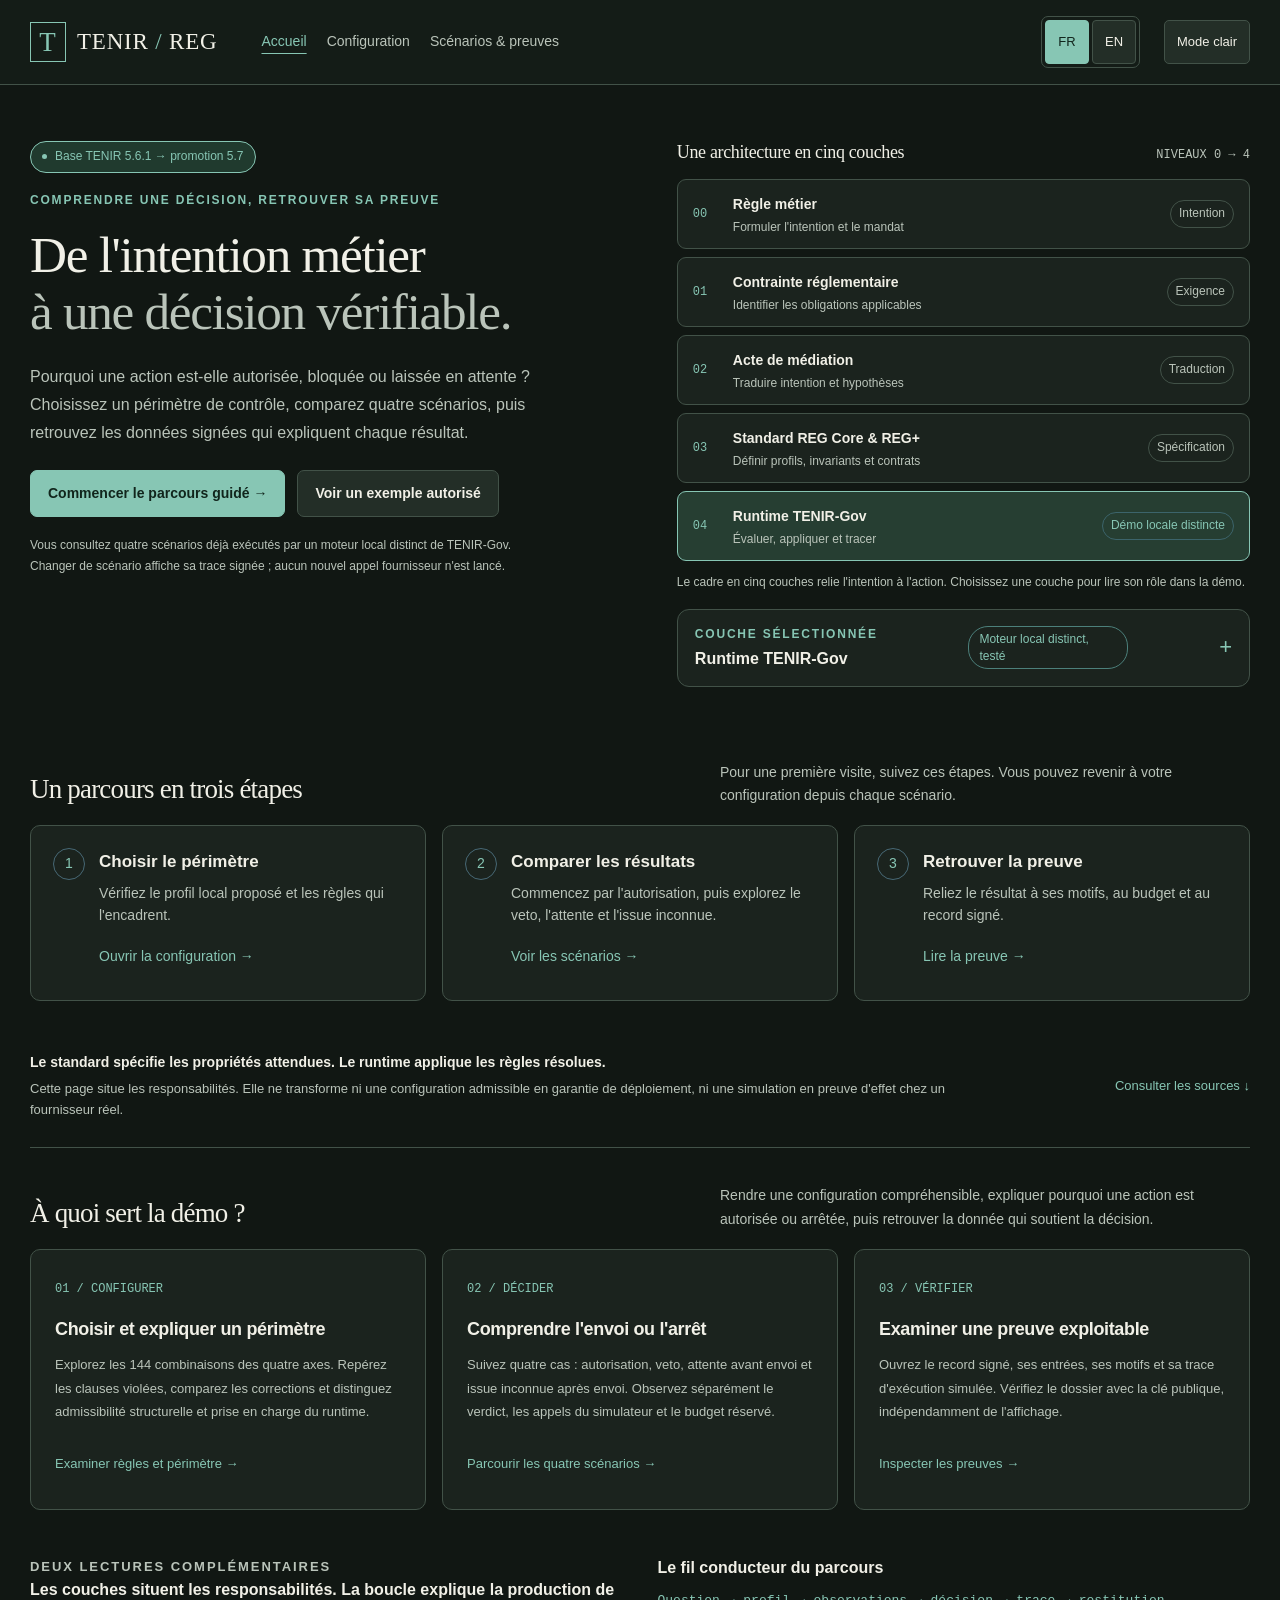
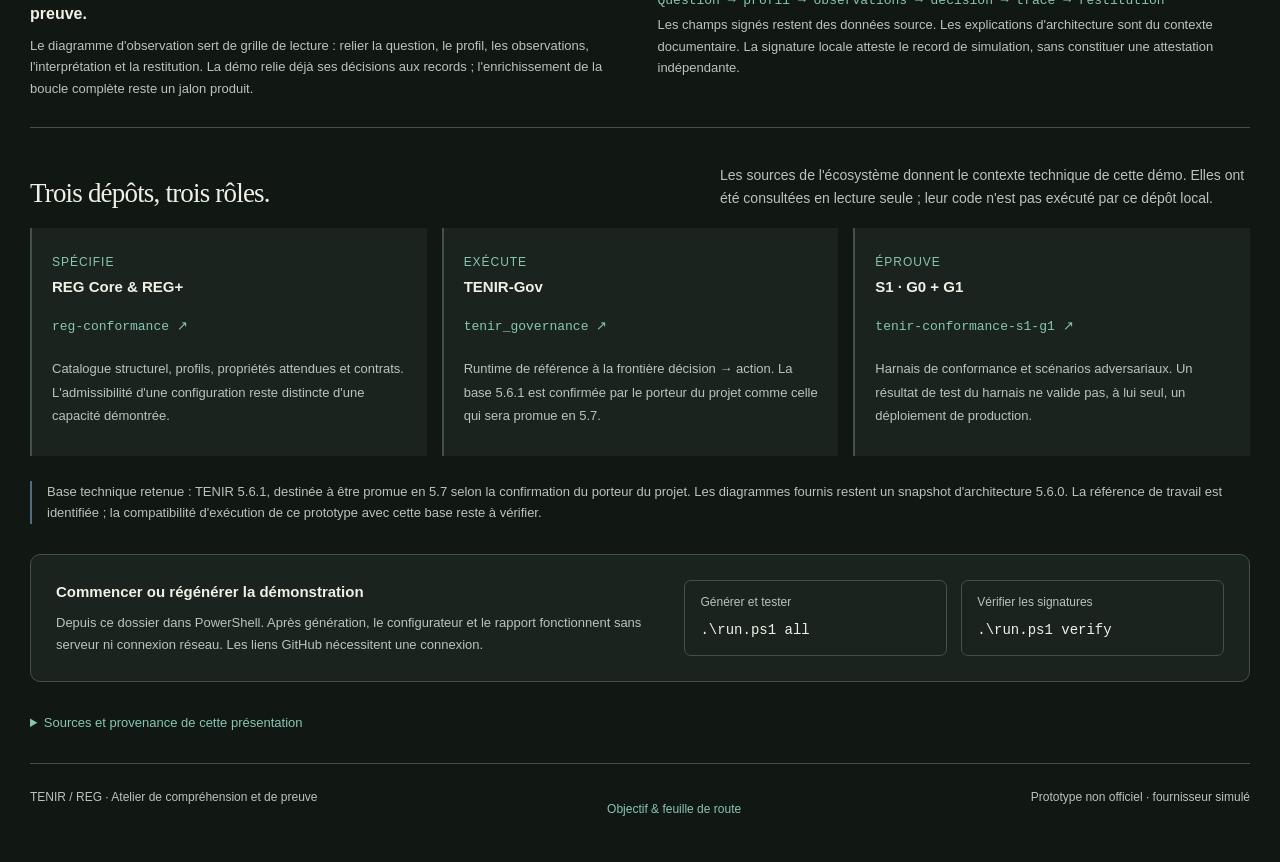
==== index.html @ ddc58b17 "Initial TENIR/REG local workbench and signed demo" ====
<!doctype html>
<html lang="fr"><head><meta charset="utf-8"><meta name="viewport" content="width=device-width,initial-scale=1">
<title data-fr="TENIR/REG — Architecture et démonstration" data-en="TENIR/REG — Architecture and demo">TENIR/REG — Architecture et démonstration</title>
<meta name="description" content="Comprendre l'architecture TENIR en cinq couches, explorer les règles et examiner les preuves d'une démonstration locale. Cible d'alignement : TENIR 5.7.">
<style>
:root{color-scheme:dark;--bg:#08131e;--panel:#102232;--line:#2a4152;--text:#e9f1f6;--muted:#a5b8c6;--cyan:#65ded5;--green:#a4dfbd;--violet:#c2b3f0}*{box-sizing:border-box}html{scroll-behavior:smooth;scroll-padding-top:24px}body{margin:0;background:radial-gradient(ellipse at 0 0,#173d4b8a,transparent 52%),var(--bg);color:var(--text);font:15px/1.65 'Segoe UI',sans-serif}a{color:var(--cyan);text-decoration:none}a:hover{text-decoration:underline}button{font:inherit;cursor:pointer}button:focus-visible,a:focus-visible,summary:focus-visible{outline:3px solid var(--cyan);outline-offset:4px}[hidden]{display:none!important}.container{max-width:1320px;margin:auto;padding:0 30px}.topbar{border-bottom:1px solid var(--line);background:#091723d9}.topbar>.container{min-height:84px;display:flex;align-items:center;gap:38px}.brand{color:var(--text);font-weight:750;letter-spacing:.07em;display:flex;gap:11px;align-items:center;white-space:nowrap}.brand-icon{width:33px;height:33px;display:grid;place-items:center;background:var(--cyan);color:#123137;border-radius:7px;font-size:20px}.topbar nav{display:flex;gap:26px;margin-left:20px;font-size:12px}.topbar nav a{color:var(--muted)}.language-switch{display:flex;gap:3px;margin-left:auto;padding:3px;border:1px solid var(--line);border-radius:7px}.language-switch button{border:0;border-radius:4px;padding:5px 10px;color:var(--muted);background:transparent;font-size:11px}.language-switch button[aria-pressed=true]{background:var(--cyan);color:#102f32}.hero{display:grid;grid-template-columns:minmax(0,1.05fr) minmax(420px,1fr);gap:65px;padding-top:56px;padding-bottom:38px;align-items:center}.eyebrow{font-size:10px;font-weight:650;letter-spacing:.15em;color:var(--cyan);margin:0 0 15px}.version{display:inline-flex;gap:8px;align-items:center;border:1px solid #3c6167;background:#14323a65;border-radius:20px;padding:5px 11px;color:var(--cyan);font-size:10px;margin-bottom:24px}.version-dot{width:5px;height:5px;border-radius:50%;background:var(--cyan)}h1{font-size:clamp(36px,4vw,53px);font-weight:620;letter-spacing:-.045em;line-height:1.12;margin:0 0 23px}.title-muted{color:var(--muted)}.hero-copy{color:var(--muted);max-width:530px;font-size:14px;line-height:1.9;margin-bottom:23px}.actions{display:flex;gap:12px;flex-wrap:wrap}.primary,.secondary{display:inline-flex;align-items:center;justify-content:center;min-height:44px;padding:10px 17px;border:1px solid var(--line);border-radius:7px;font-size:12px;font-weight:600}.primary{background:var(--cyan);border-color:var(--cyan);color:#102e32}.primary:hover{background:#9ee9e1;text-decoration:none}.secondary{color:var(--text)}.secondary:hover{background:#142d3b;text-decoration:none}.hero-note{font-size:11px;color:var(--muted);margin-top:18px;max-width:490px}.architecture-heading{display:flex;justify-content:space-between;gap:12px;align-items:baseline;margin-bottom:15px}.architecture-heading h2{font-size:18px;line-height:1.3;margin:0;letter-spacing:-.02em}.architecture-heading small{font:10px Consolas,monospace;color:var(--muted);white-space:nowrap}.layer-stack{display:grid;gap:8px}.layer{display:grid;grid-template-columns:28px minmax(0,1fr) auto;gap:12px;align-items:center;width:100%;min-height:64px;text-align:left;border:1px solid var(--line);border-radius:9px;background:#0e1e2b;color:var(--text);padding:11px 15px;transition:background .15s,border-color .15s}.layer:hover{background:#183343;border-color:#547183}.layer[aria-pressed=true]{background:#14343c;border-color:var(--cyan)}.layer-number{font:12px Consolas,monospace;color:#7696aa}.layer[aria-pressed=true] .layer-number{color:var(--cyan)}.layer-name{display:block;font-size:13px;font-weight:600}.layer-role{display:block;color:var(--muted);font-size:10px;margin-top:2px}.layer-tag{font-size:9px;color:var(--muted);border:1px solid var(--line);border-radius:20px;padding:3px 8px}.layer-tag.demo{color:var(--cyan);border-color:#3c646b}.stack-note{font-size:10px;color:var(--muted);margin:12px 0 0}.context-strip{display:flex;align-items:center;justify-content:space-between;gap:22px;padding:20px 0 27px;border-bottom:1px solid var(--line);font-size:12px}.context-strip strong{font-weight:550;display:block}.context-strip p{margin:3px 0 0;color:var(--muted);font-size:11px;max-width:950px}.context-strip>a{white-space:nowrap;font-size:11px}.layer-detail{display:grid;grid-template-columns:minmax(250px,.8fr) minmax(0,1.4fr);gap:40px;padding:30px;border:1px solid var(--line);border-radius:12px;background:var(--panel);margin-top:28px}.layer-detail h2{font-size:25px;letter-spacing:-.03em;line-height:1.25;margin:7px 0 13px}.status{display:inline-block;font-size:10px;border:1px solid #476373;color:var(--muted);border-radius:20px;padding:4px 10px}.status[data-status=LOCAL_DEMO]{color:var(--cyan);border-color:#4c807b}.status[data-status=ILLUSTRATED_SUBSET]{color:var(--violet);border-color:#706285}.detail-meta{display:grid;grid-template-columns:1fr 1fr;gap:16px;margin-top:20px}.detail-meta dt{font-size:10px;color:var(--muted);margin-bottom:3px}.detail-meta dd{font-size:12px;margin:0}.detail-body p{font-size:13px;line-height:1.8;color:var(--muted);margin:7px 0 18px}.detail-body h3{font-size:12px;font-weight:600;color:var(--text);margin:0}.section-head{display:flex;justify-content:space-between;align-items:end;gap:25px;margin:44px 0 18px}.section-head h2{font-size:27px;line-height:1.25;letter-spacing:-.03em;margin:0}.section-head p{max-width:530px;font-size:12px;color:var(--muted);margin:0}.utility-grid{display:grid;grid-template-columns:repeat(3,minmax(0,1fr));gap:16px}.utility-card{padding:24px;border:1px solid var(--line);border-radius:10px;background:#0e1d2b}.utility-card .number{font:11px Consolas,monospace;color:var(--cyan)}.utility-card h3{font-size:17px;line-height:1.4;margin:17px 0 11px;letter-spacing:-.02em}.utility-card p{font-size:12px;color:var(--muted);line-height:1.8;margin:0 0 18px}.utility-card a{font-size:11px}.reading{display:grid;grid-template-columns:1fr 1fr;gap:35px;padding:28px 0;margin-top:18px;border-bottom:1px solid var(--line)}.reading h3{font-size:14px;line-height:1.5;margin:0 0 9px}.reading p{color:var(--muted);font-size:12px;margin:0}.reading-flow{font:11px/1.9 Consolas,monospace;color:#c3d8e5!important}.repos{display:grid;grid-template-columns:repeat(3,minmax(0,1fr));gap:15px}.repo{padding:20px;border-left:2px solid #3b5a6e;background:#0c1b27}.repo h3{font-size:13px;margin:0 0 6px}.repo .repo-verb{color:var(--cyan);font-size:10px;letter-spacing:.08em;text-transform:uppercase}.repo p{font-size:11px;color:var(--muted);line-height:1.8;margin:8px 0}.repo a{font:11px/1.6 Consolas,monospace;overflow-wrap:anywhere}.source-note{color:var(--muted);font-size:11px;line-height:1.8;margin:17px 0}.source-note a{white-space:nowrap}.setup{display:grid;grid-template-columns:1.1fr 1fr;gap:35px;padding:25px;background:#112431;border:1px solid var(--line);border-radius:10px;margin:30px 0}.setup h3{font-size:15px;margin:0 0 8px}.setup p{color:var(--muted);font-size:12px;margin:0}.commands{display:grid;grid-template-columns:1fr 1fr;gap:14px;align-items:center}.command{padding:12px 15px;border:1px solid #355264;border-radius:7px;background:#0b1b27}.command span{display:block;color:var(--muted);font-size:9px;margin-bottom:4px}.command code{font:12px Consolas,monospace;color:var(--text)}details{margin:15px 0 30px;font-size:11px;color:var(--muted)}summary{cursor:pointer;color:var(--cyan)}.sources-list{display:flex;gap:12px 24px;flex-wrap:wrap;list-style:none;padding:12px 0 0;margin:0}.release-note{font-size:11px;color:var(--muted);border-left:2px solid #506d80;padding-left:15px;margin:25px 0}footer{display:flex;justify-content:space-between;gap:15px;flex-wrap:wrap;border-top:1px solid var(--line);padding:24px 0 30px;color:var(--muted);font-size:10px}footer a{font-size:10px}.skip{position:absolute;top:-60px;left:20px;padding:10px;background:var(--panel)}.skip:focus{top:10px}
@media(max-width:1050px){.hero{gap:30px;grid-template-columns:1fr 1fr}.layer-tag{display:none}.layer{grid-template-columns:23px minmax(0,1fr)}.layer-detail{gap:24px}.topbar nav{gap:16px;margin-left:0}.setup{gap:20px}.commands{grid-template-columns:1fr}}
@media(max-width:780px){.container{padding:0 22px}.topbar>.container{flex-wrap:wrap;gap:15px;padding-top:17px;padding-bottom:15px}.topbar nav{order:3;width:100%;font-size:11px}.hero{grid-template-columns:1fr;padding-top:35px;gap:30px}.hero-copy{max-width:100%}h1{font-size:42px}.layer-tag{display:block}.layer{grid-template-columns:28px minmax(0,1fr) auto}.layer-detail{grid-template-columns:1fr;gap:20px}.detail-meta{margin-top:14px}.context-strip{align-items:start}.section-head{display:block}.section-head p{margin-top:12px}.utility-grid,.repos{grid-template-columns:1fr}.utility-card h3{margin-top:9px}.utility-card{padding:21px}.reading,.setup{grid-template-columns:1fr;gap:20px}.commands{grid-template-columns:1fr 1fr}.repo{padding:18px}.source-note a{white-space:normal}}
@media(max-width:420px){.container{padding:0 17px}h1{font-size:36px}.layer-tag{display:none}.layer{grid-template-columns:23px minmax(0,1fr)}.architecture-heading{display:block}.architecture-heading small{display:block;margin-top:5px}.layer-detail{padding:22px}.detail-meta,.commands{grid-template-columns:1fr}.context-strip{display:block}.context-strip>a{display:inline-block;margin-top:10px}.layer-detail h2{font-size:23px}.section-head h2{font-size:25px}}

/* Journey hierarchy and readable controls across desktop and mobile. */
body{font-size:16px}.topbar nav{font-size:14px;gap:20px}.topbar nav a{display:inline-flex;align-items:center;min-height:44px}.topbar nav a[aria-current=page]{color:var(--text);text-decoration:underline;text-underline-offset:7px}.language-switch button{min-width:44px;min-height:44px;font-size:13px}.eyebrow,.version,.hero-note,.layer-number,.layer-role,.layer-tag,.stack-note,.status,.detail-meta dt,.repo .repo-verb,.command span,footer,footer a{font-size:12px}.version{margin-bottom:18px}.hero{align-items:start;gap:45px}.hero-copy{font-size:16px;line-height:1.75}.primary,.secondary{min-height:46px;font-size:14px;padding:11px 17px}.hero-note{line-height:1.7}.architecture-heading small{font-size:12px}.layer-name{font-size:14px}.layer{min-height:70px}.layer-role{line-height:1.4}.stack-note{line-height:1.6}.layer-detail{display:block;padding:0;margin:16px 0 0;background:#102532}.layer-detail summary{display:flex;justify-content:space-between;align-items:center;gap:14px;min-height:76px;padding:14px 17px;color:var(--text);list-style:none}.layer-detail summary::-webkit-details-marker{display:none}.layer-detail summary::after{content:'+';font-size:22px;color:var(--cyan)}.layer-detail[open] summary::after{content:'−'}.layer-detail summary .eyebrow{display:block;margin:0 0 3px;font-size:12px}.layer-detail-title,#layer-detail-title{display:block;font-size:16px;line-height:1.35;font-weight:600}.layer-detail .status{font-size:12px;max-width:160px;line-height:1.4}.layer-detail-content{padding:0 18px 16px}.detail-meta{margin:0 0 16px;padding-top:14px;border-top:1px solid var(--line)}.detail-meta dd{font-size:13px}.detail-body p{font-size:14px;line-height:1.65;margin-bottom:13px}.detail-body h3{font-size:13px}.section-head{margin-top:36px}.section-head p{font-size:14px}.journey-steps{display:grid;grid-template-columns:repeat(3,minmax(0,1fr));list-style:none;margin:0 0 30px;padding:0;gap:16px}.journey-steps li{display:flex;align-items:start;gap:14px;border:1px solid var(--line);background:#0f2230;border-radius:10px;padding:22px}.journey-number{display:grid;place-items:center;flex:none;width:32px;height:32px;border-radius:50%;color:var(--cyan);border:1px solid #476875;font-size:14px}.journey-steps h3{font-size:17px;line-height:1.35;margin:3px 0 8px}.journey-steps p{font-size:14px;line-height:1.6;color:var(--muted);margin:0 0 8px}.journey-steps a{display:inline-flex;align-items:center;min-height:44px;font-size:14px}.context-strip{font-size:14px}.context-strip p,.context-strip>a,.utility-card p,.utility-card a,.reading p,.reading-flow,.repo p,.repo a,.source-note,.setup p,details,.release-note{font-size:13px}.context-strip>a,.utility-card a,.repo a,footer a,.sources-list a{display:inline-flex;align-items:center;min-height:44px}.utility-card h3{font-size:18px}.utility-card .number{font-size:12px}.reading h3{font-size:16px}.repo h3{font-size:15px}.command code{font-size:14px}.sources-list{gap:4px 24px}.skip{z-index:2;min-height:44px}.commands{overflow-wrap:anywhere}
@media(max-width:1050px){.hero{gap:28px}.topbar>.container{gap:24px}.journey-steps li{padding:17px;gap:10px}.layer-detail summary{flex-wrap:wrap}.layer-detail .status{max-width:none}.layer-detail summary::after{margin-left:auto}}
@media(max-width:780px){.hero{gap:30px}.topbar nav{gap:16px;flex-wrap:wrap;font-size:14px}.topbar>.container{gap:10px 18px}.hero-copy{font-size:16px}.journey-steps{grid-template-columns:1fr;gap:12px}.journey-steps li{padding:18px;gap:14px}.layer-detail summary{flex-wrap:nowrap}.context-strip{flex-wrap:wrap}.layer-detail .status{max-width:180px}.section-head{margin-top:30px}}
@media(max-width:420px){.primary,.secondary{width:100%}.layer-detail summary{flex-wrap:wrap}.layer-detail .status{max-width:none}.topbar nav{gap:6px 15px}.hero{padding-top:28px}.hero h1{font-size:36px}.journey-steps h3{font-size:17px}.detail-meta{grid-template-columns:1fr}.layer-detail summary .eyebrow{font-size:12px}.layer-name{font-size:14px}}
@media(prefers-reduced-motion:reduce){html{scroll-behavior:auto}.layer{transition:none}}
</style><style id="tenir-theme-style">/* The shared envelope follows the forthcoming TENIR website: framed monogram,
   serif display, quiet teal, ivory and near-black. No external font or asset. */
:root,:root[data-theme=dark]{color-scheme:dark;--bg:#111713;--panel:#1b231e;--panel-soft:#232e27;--line:#425248;--border:#425248;--text:#f1f0e7;--muted:#bac4ba;--cyan:#87c6b4;--accent:#87c6b4;--accent-text:#11251c;--green:#add8b2;--amber:#e9c487;--red:#edaca4;--violet:#cfbfe5;--topbar:#141c17;--hover:#2a3930;--selected:#263e32;--code:#131c17;--valid-soft:#213a2b;--warn-soft:#3b3020;--error-soft:#3e2926;--accent-soft:#203a2e}
:root[data-theme=light]{color-scheme:light;--bg:#f5f2e8;--panel:#fffdf7;--panel-soft:#eeeade;--line:#b9c4b8;--border:#b9c4b8;--text:#20352a;--muted:#536457;--cyan:#21634e;--accent:#21634e;--accent-text:#fffdf7;--green:#2c6741;--amber:#805717;--red:#9c3930;--violet:#685081;--topbar:#f9f6ed;--hover:#e5ebe0;--selected:#e0eee2;--code:#edeedc;--valid-soft:#e4f0df;--warn-soft:#f7ebd2;--error-soft:#f7e3dc;--accent-soft:#e3eee1}
body{background:var(--bg);color:var(--text);font-family:'Segoe UI',Arial,sans-serif}
h1,h2{font-family:Georgia,'Times New Roman',serif;font-weight:400;letter-spacing:-.025em}h1{line-height:1.12}
.brand{font-family:Georgia,'Times New Roman',serif;font-weight:400;font-size:23px;letter-spacing:.035em;color:var(--text);text-decoration:none;display:inline-flex;align-items:center;gap:11px;white-space:nowrap}
.brand-mark,.brand-icon{display:grid;place-items:center;flex:none;width:36px;height:40px;background:transparent;color:var(--accent);border:1px solid var(--accent);border-radius:0;font:27px/1 Georgia,'Times New Roman',serif}
.brand-slash{color:var(--accent)}.brand-name{font:inherit}.topbar{background:var(--topbar);border-color:var(--line);gap:24px}.topbar>.container{gap:24px}.topbar nav a,.nav-links a{color:var(--muted)}.topbar nav a[aria-current=page],.nav-links a[aria-current=page]{color:var(--accent);border-color:var(--accent)}
.panel,.utility-card,.repo,.command,.layer,.layer-detail,.journey,.journey-steps li,.stat,#detail,.selection-chip,.suggestion,.rule-card,.setup,.result-block,.return-context-bar,.rules-next,.change-feedback{background:var(--panel);border-color:var(--line);color:var(--text)}
.layer:hover,.secondary:hover,.selection-chip:hover,.suggestion:hover,.journey>button:hover,.journey>a[href]:hover{background:var(--hover);border-color:var(--accent)}
.layer[aria-pressed=true],.journey>button[aria-pressed=true],.scenarios button[aria-pressed=true],.nav-links a[aria-current=page]{background:var(--selected);border-color:var(--accent)}
.scenarios button{background:var(--panel);color:var(--text);border-color:var(--line)}.scenarios button:hover{background:var(--hover)}
a,.eyebrow,.layer-number,.utility-card .number,.repo .repo-verb{color:var(--accent)}.reading .reading-flow{color:var(--accent)!important}
.title-muted,.muted,.hero-copy,.hero-note,.layer-role,.stack-note,.detail-meta dt,.detail-body p,.section-head p,.utility-card p,.reading p,.repo p,.source-note,.setup p,.release-note,footer,.status,.layer-tag,.small,.stat small,.scenario-hint,.scenario-index{color:var(--muted)}
.version,.badge{background:var(--accent-soft);border-color:var(--accent);color:var(--accent)}.version-dot,.live-dot,.local-label>span:first-child{background:var(--accent)}
.primary,.action.primary{background:var(--accent);border-color:var(--accent);color:var(--accent-text)}.primary:hover,.action.primary:hover{background:var(--accent);filter:brightness(1.09);color:var(--accent-text)}
.secondary,.action:not(.primary),.language-toggle,.language-switch button,.theme-toggle{background:var(--panel-soft);border:1px solid var(--line);color:var(--text)}
.language-switch button[aria-pressed=true]{background:var(--accent);border-color:var(--accent);color:var(--accent-text)}
.appearance-controls{display:flex;align-items:center;justify-content:flex-end;gap:8px;flex-wrap:wrap;margin-bottom:16px}.appearance-controls .language-switch{margin:0}
.theme-toggle{display:inline-flex;align-items:center;justify-content:center;min-height:44px;min-width:44px;padding:8px 12px;border-radius:5px;font:13px/1.4 'Segoe UI',Arial,sans-serif;cursor:pointer;white-space:nowrap;flex:none}
.theme-toggle:hover,.language-toggle:hover{background:var(--hover);border-color:var(--accent)}
select,option,pre{color:var(--text);background:var(--code);border-color:var(--line)}select[aria-invalid=true]{background:var(--error-soft);border-color:var(--red)}
.stepper button>span{background:var(--panel-soft);color:var(--muted)}.stepper button[aria-current=step]>span{background:var(--accent);color:var(--accent-text)}
.validity-box{background:var(--valid-soft);border-color:var(--green)}.validity-box p{color:var(--text)}.validity-box[data-valid=false]{background:var(--warn-soft);border-color:var(--amber)}.validity-box[data-valid=false] p{color:var(--text)}
.rule-card[data-rule-status=VIOLATED],.field-link{background:var(--error-soft);border-color:var(--red);color:var(--red)}.rule-card[data-rule-status=VIOLATED]{color:var(--text)}
.rule-status{border-color:var(--line)}.rule-status[data-rule-status=SATISFIED]{border-color:var(--green)}.rule-status[data-rule-status=VIOLATED]{border-color:var(--red)}
.recovery,.noscript{background:var(--warn-soft);border-color:var(--amber)}.recovery.success{background:var(--valid-soft);border-color:var(--green)}.replay-note{background:var(--accent-soft);border-color:var(--accent)}
.demo-link[aria-disabled=true]{background:var(--panel-soft);border-color:var(--line);color:var(--muted)}.step-feedback{background:var(--valid-soft);color:var(--green)}.step-feedback[data-valid=false]{background:var(--warn-soft);color:var(--amber)}.field-error{background:var(--error-soft);color:var(--red)}
.breadcrumb span{color:var(--muted)}.loop article{border-color:var(--line)}.app-nav,.context-strip,.provenance-panel,.reading,footer{border-color:var(--line)}.skip,.skip-link{background:var(--accent);color:var(--accent-text)}
button:focus-visible,a:focus-visible,select:focus-visible,summary:focus-visible{outline-color:var(--accent)}
@media(max-width:780px){.topbar,.topbar>.container{gap:10px 16px}.theme-toggle{padding:8px 10px}.topbar nav{flex-wrap:wrap}.topbar .language-toggle{margin-left:0}.topbar .local-label{margin-left:auto}.topbar>.container>.language-switch{margin-left:auto}.appearance-controls{justify-content:flex-start}}
@media(max-width:520px){.topbar .brand{margin-right:auto}.topbar .theme-toggle{margin-left:0}.brand{font-size:21px}.brand-mark,.brand-icon{width:32px;height:36px;font-size:25px}}
@media(prefers-reduced-motion:reduce){*,*:before,*:after{scroll-behavior:auto!important;transition:none!important;animation:none!important}}
</style>
</head><body>
<a class="skip" href="#main" data-fr="Aller au contenu" data-en="Skip to content">Aller au contenu</a>
<header class="topbar"><div class="container"><a class="brand" href="index.html"><span class="brand-icon" aria-hidden="true">T</span><span class="brand-name">TENIR <span class="brand-slash">/</span> REG</span></a><nav aria-label="Navigation"><a href="index.html" aria-current="page" data-fr="Accueil" data-en="Home">Accueil</a><a href="output/configurator.html" data-fr="Configuration" data-en="Configuration">Configuration</a><a href="output/report.html#parcours" data-fr="Scénarios &amp; preuves" data-en="Scenarios &amp; evidence">Scénarios &amp; preuves</a></nav><div class="language-switch" id="language-controls" role="group" aria-label="Langue"><button type="button" id="language-fr" lang="fr" aria-pressed="true">FR</button><button type="button" id="language-en" lang="en" aria-pressed="false">EN</button></div><button id="theme-toggle" class="theme-toggle" type="button" aria-label="Passer en mode clair">Mode clair</button></div></header>
<main class="container" id="main">
<section class="hero"><div><div class="version"><span class="version-dot"></span><span data-fr="Base TENIR 5.6.1 → promotion 5.7" data-en="TENIR 5.6.1 base → promotion to 5.7">Base TENIR 5.6.1 → promotion 5.7</span></div><p class="eyebrow" data-fr="COMPRENDRE UNE DÉCISION, RETROUVER SA PREUVE" data-en="UNDERSTAND A DECISION, FIND ITS EVIDENCE">COMPRENDRE UNE DÉCISION, RETROUVER SA PREUVE</p><h1><span data-fr="De l'intention métier" data-en="From business intent">De l'intention métier</span><br><span class="title-muted" data-fr="à une décision vérifiable." data-en="to a verifiable decision.">à une décision vérifiable.</span></h1><p class="hero-copy" data-fr="Pourquoi une action est-elle autorisée, bloquée ou laissée en attente ? Choisissez un périmètre de contrôle, comparez quatre scénarios, puis retrouvez les données signées qui expliquent chaque résultat." data-en="Why is an action allowed, blocked or held? Choose a control scope, compare four scenarios, then find the signed data explaining each result.">Pourquoi une action est-elle autorisée, bloquée ou laissée en attente ? Choisissez un périmètre de contrôle, comparez quatre scénarios, puis retrouvez les données signées qui expliquent chaque résultat.</p><div class="actions"><a class="primary" id="entry-configurator" href="output/configurator.html" data-fr="Commencer le parcours guidé →" data-en="Start the guided journey →">Commencer le parcours guidé →</a><a class="secondary" id="entry-example" href="output/report.html?scenario=autorisation#parcours" data-fr="Voir un exemple autorisé" data-en="See an allowed example">Voir un exemple autorisé</a></div><p class="hero-note" data-fr="Vous consultez quatre scénarios déjà exécutés par un moteur local distinct de TENIR-Gov. Changer de scénario affiche sa trace signée ; aucun nouvel appel fournisseur n'est lancé." data-en="You inspect four scenarios already executed by a local engine separate from TENIR-Gov. Changing scenarios displays their signed traces; it sends no new provider request.">Vous consultez quatre scénarios déjà exécutés par un moteur local distinct de TENIR-Gov. Changer de scénario affiche sa trace signée ; aucun nouvel appel fournisseur n'est lancé.</p></div>
<section id="architecture" aria-labelledby="architecture-heading"><div class="architecture-heading"><h2 id="architecture-heading" data-fr="Une architecture en cinq couches" data-en="A five-layer architecture">Une architecture en cinq couches</h2><small data-fr="NIVEAUX 0 → 4" data-en="LEVELS 0 → 4">NIVEAUX 0 → 4</small></div><div class="layer-stack">
<button id="layer-1" class="layer" type="button" data-level="0" aria-controls="layer-detail" aria-pressed="false"><span class="layer-number">00</span><span><span class="layer-name" data-fr="Règle métier" data-en="Business rule">Règle métier</span><span class="layer-role" data-fr="Formuler l'intention et le mandat" data-en="Express intent and mandate">Formuler l'intention et le mandat</span></span><span class="layer-tag" data-fr="Intention" data-en="Intent">Intention</span></button>
<button id="layer-2" class="layer" type="button" data-level="1" aria-controls="layer-detail" aria-pressed="false"><span class="layer-number">01</span><span><span class="layer-name" data-fr="Contrainte réglementaire" data-en="Regulatory constraint">Contrainte réglementaire</span><span class="layer-role" data-fr="Identifier les obligations applicables" data-en="Identify applicable obligations">Identifier les obligations applicables</span></span><span class="layer-tag" data-fr="Exigence" data-en="Requirement">Exigence</span></button>
<button id="layer-3" class="layer" type="button" data-level="2" aria-controls="layer-detail" aria-pressed="false"><span class="layer-number">02</span><span><span class="layer-name" data-fr="Acte de médiation" data-en="Act of mediation">Acte de médiation</span><span class="layer-role" data-fr="Traduire intention et hypothèses" data-en="Translate intent and assumptions">Traduire intention et hypothèses</span></span><span class="layer-tag" data-fr="Traduction" data-en="Translation">Traduction</span></button>
<button id="layer-4" class="layer" type="button" data-level="3" aria-controls="layer-detail" aria-pressed="false"><span class="layer-number">03</span><span><span class="layer-name" data-fr="Standard REG Core &amp; REG+" data-en="REG Core &amp; REG+ standard">Standard REG Core &amp; REG+</span><span class="layer-role" data-fr="Définir profils, invariants et contrats" data-en="Define profiles, invariants and contracts">Définir profils, invariants et contrats</span></span><span class="layer-tag" data-fr="Spécification" data-en="Specification">Spécification</span></button>
<button id="layer-5" class="layer" type="button" data-level="4" aria-controls="layer-detail" aria-pressed="true"><span class="layer-number">04</span><span><span class="layer-name" data-fr="Runtime TENIR-Gov" data-en="TENIR-Gov runtime">Runtime TENIR-Gov</span><span class="layer-role" data-fr="Évaluer, appliquer et tracer" data-en="Evaluate, enforce and record">Évaluer, appliquer et tracer</span></span><span class="layer-tag demo" data-fr="Démo locale distincte" data-en="Separate local demo">Démo locale distincte</span></button>
</div><p class="stack-note" data-fr="Le cadre en cinq couches relie l'intention à l'action. Choisissez une couche pour lire son rôle dans la démo." data-en="The five-layer framework connects intent to action. Select a layer to read its role in the demo.">Le cadre en cinq couches relie l'intention à l'action. Choisissez une couche pour lire son rôle dans la démo.</p><details class="layer-detail" id="layer-detail"><summary><span><span class="eyebrow" data-fr="COUCHE SÉLECTIONNÉE" data-en="SELECTED LAYER">COUCHE SÉLECTIONNÉE</span><span id="layer-detail-title"></span></span><span class="status" id="layer-detail-status"></span></summary><div class="layer-detail-content"><dl class="detail-meta"><div><dt data-fr="Responsabilité" data-en="Responsibility">Responsabilité</dt><dd id="layer-detail-actor"></dd></div><div><dt data-fr="Résultat attendu" data-en="Expected output">Résultat attendu</dt><dd id="layer-detail-artifact"></dd></div></dl><div class="detail-body"><h3 data-fr="Rôle dans l'architecture" data-en="Role in the architecture">Rôle dans l'architecture</h3><p id="layer-detail-role"></p><h3 data-fr="Ce que cette démo illustre" data-en="What this demo illustrates">Ce que cette démo illustre</h3><p id="layer-detail-demo"></p></div></div></details></section></section>
<section class="journey-overview" id="journey" aria-labelledby="journey-heading"><div class="section-head"><h2 id="journey-heading" data-fr="Un parcours en trois étapes" data-en="A three-step journey">Un parcours en trois étapes</h2><p data-fr="Pour une première visite, suivez ces étapes. Vous pouvez revenir à votre configuration depuis chaque scénario." data-en="On your first visit, follow these steps. You can return to your configuration from any scenario.">Pour une première visite, suivez ces étapes. Vous pouvez revenir à votre configuration depuis chaque scénario.</p></div><ol class="journey-steps"><li><span class="journey-number">1</span><div><h3 data-fr="Choisir le périmètre" data-en="Choose the scope">Choisir le périmètre</h3><p data-fr="Vérifiez le profil local proposé et les règles qui l'encadrent." data-en="Review the proposed local profile and the rules that govern it.">Vérifiez le profil local proposé et les règles qui l'encadrent.</p><a id="journey-configurator" href="output/configurator.html" data-fr="Ouvrir la configuration →" data-en="Open configuration →">Ouvrir la configuration →</a></div></li><li><span class="journey-number">2</span><div><h3 data-fr="Comparer les résultats" data-en="Compare outcomes">Comparer les résultats</h3><p data-fr="Commencez par l'autorisation, puis explorez le veto, l'attente et l'issue inconnue." data-en="Start with authorization, then explore a veto, a hold and an unknown outcome.">Commencez par l'autorisation, puis explorez le veto, l'attente et l'issue inconnue.</p><a id="journey-scenarios" href="output/report.html?scenario=autorisation#parcours" data-fr="Voir les scénarios →" data-en="View scenarios →">Voir les scénarios →</a></div></li><li><span class="journey-number">3</span><div><h3 data-fr="Retrouver la preuve" data-en="Find the evidence">Retrouver la preuve</h3><p data-fr="Reliez le résultat à ses motifs, au budget et au record signé." data-en="Connect the outcome to its reasons, budget and signed record.">Reliez le résultat à ses motifs, au budget et au record signé.</p><a id="journey-evidence" href="output/report.html?scenario=autorisation#preuves" data-fr="Lire la preuve →" data-en="Read the evidence →">Lire la preuve →</a></div></li></ol></section>
<div class="context-strip"><div><strong data-fr="Le standard spécifie les propriétés attendues. Le runtime applique les règles résolues." data-en="The standard specifies expected properties. The runtime enforces resolved rules.">Le standard spécifie les propriétés attendues. Le runtime applique les règles résolues.</strong><p data-fr="Cette page situe les responsabilités. Elle ne transforme ni une configuration admissible en garantie de déploiement, ni une simulation en preuve d'effet chez un fournisseur réel." data-en="This page locates responsibilities. It does not turn an admissible configuration into a deployment guarantee, or a simulation into proof of an effect at a real provider.">Cette page situe les responsabilités. Elle ne transforme ni une configuration admissible en garantie de déploiement, ni une simulation en preuve d'effet chez un fournisseur réel.</p></div><a href="#sources" data-fr="Consulter les sources ↓" data-en="View sources ↓">Consulter les sources ↓</a></div>

<section id="utility" aria-labelledby="utility-heading"><div class="section-head"><h2 id="utility-heading"><span data-fr="À quoi sert la démo ?" data-en="What is the demo for?">À quoi sert la démo ?</span></h2><p data-fr="Rendre une configuration compréhensible, expliquer pourquoi une action est autorisée ou arrêtée, puis retrouver la donnée qui soutient la décision." data-en="Make a configuration understandable, explain why an action is allowed or stopped, then find the data supporting that decision.">Rendre une configuration compréhensible, expliquer pourquoi une action est autorisée ou arrêtée, puis retrouver la donnée qui soutient la décision.</p></div><div class="utility-grid">
<article class="utility-card"><span class="number" data-fr="01 / CONFIGURER" data-en="01 / CONFIGURE">01 / CONFIGURER</span><h3 data-fr="Choisir et expliquer un périmètre" data-en="Choose and explain a scope">Choisir et expliquer un périmètre</h3><p data-fr="Explorez les 144 combinaisons des quatre axes. Repérez les clauses violées, comparez les corrections et distinguez admissibilité structurelle et prise en charge du runtime." data-en="Explore all 144 combinations across four axes. Find violated clauses, compare corrections and distinguish structural admissibility from runtime support.">Explorez les 144 combinaisons des quatre axes. Repérez les clauses violées, comparez les corrections et distinguez admissibilité structurelle et prise en charge du runtime.</p><a id="entry-rules" href="output/configurator.html#rules-scope" data-fr="Examiner règles et périmètre →" data-en="Review rules and scope →">Examiner règles et périmètre →</a></article>
<article class="utility-card"><span class="number" data-fr="02 / DÉCIDER" data-en="02 / DECIDE">02 / DÉCIDER</span><h3 data-fr="Comprendre l'envoi ou l'arrêt" data-en="Understand dispatch or stopping">Comprendre l'envoi ou l'arrêt</h3><p data-fr="Suivez quatre cas : autorisation, veto, attente avant envoi et issue inconnue après envoi. Observez séparément le verdict, les appels du simulateur et le budget réservé." data-en="Follow four cases: authorization, veto, a hold before dispatch and an unknown outcome after dispatch. Inspect the verdict, simulator calls and reserved budget separately.">Suivez quatre cas : autorisation, veto, attente avant envoi et issue inconnue après envoi. Observez séparément le verdict, les appels du simulateur et le budget réservé.</p><a href="output/report.html#parcours" data-fr="Parcourir les quatre scénarios →" data-en="Explore the four scenarios →">Parcourir les quatre scénarios →</a></article>
<article class="utility-card"><span class="number" data-fr="03 / VÉRIFIER" data-en="03 / VERIFY">03 / VÉRIFIER</span><h3 data-fr="Examiner une preuve exploitable" data-en="Inspect usable evidence">Examiner une preuve exploitable</h3><p data-fr="Ouvrez le record signé, ses entrées, ses motifs et sa trace d'exécution simulée. Vérifiez le dossier avec la clé publique, indépendamment de l'affichage." data-en="Open the signed record, its inputs, rationale and simulated execution trace. Verify the dossier with the public key, independently of its display.">Ouvrez le record signé, ses entrées, ses motifs et sa trace d'exécution simulée. Vérifiez le dossier avec la clé publique, indépendamment de l'affichage.</p><a id="entry-report" href="output/report.html#preuves" data-fr="Inspecter les preuves →" data-en="Inspect the evidence →">Inspecter les preuves →</a></article>
</div></section>
<section class="reading"><div><p class="eyebrow" data-fr="DEUX LECTURES COMPLÉMENTAIRES" data-en="TWO COMPLEMENTARY VIEWS">DEUX LECTURES COMPLÉMENTAIRES</p><h3 data-fr="Les couches situent les responsabilités. La boucle explique la production de preuve." data-en="Layers locate responsibilities. The loop explains how evidence is produced.">Les couches situent les responsabilités. La boucle explique la production de preuve.</h3><p data-fr="Le diagramme d'observation sert de grille de lecture : relier la question, le profil, les observations, l'interprétation et la restitution. La démo relie déjà ses décisions aux records ; l'enrichissement de la boucle complète reste un jalon produit." data-en="The observation diagram provides a reading framework: connect the question, profile, observations, interpretation and restitution. The demo already connects decisions to records; enriching the complete loop remains a product milestone.">Le diagramme d'observation sert de grille de lecture : relier la question, le profil, les observations, l'interprétation et la restitution. La démo relie déjà ses décisions aux records ; l'enrichissement de la boucle complète reste un jalon produit.</p></div><div><h3 data-fr="Le fil conducteur du parcours" data-en="The thread through the experience">Le fil conducteur du parcours</h3><p class="reading-flow" data-fr="Question → profil → observations → décision → trace → restitution" data-en="Question → profile → observations → decision → trace → restitution">Question → profil → observations → décision → trace → restitution</p><p data-fr="Les champs signés restent des données source. Les explications d'architecture sont du contexte documentaire. La signature locale atteste le record de simulation, sans constituer une attestation indépendante." data-en="Signed fields remain source data. Architecture explanations are documentary context. The local signature attests the simulation record, without constituting independent attestation.">Les champs signés restent des données source. Les explications d'architecture sont du contexte documentaire. La signature locale atteste le record de simulation, sans constituer une attestation indépendante.</p></div></section>
<section id="ecosystem" aria-labelledby="ecosystem-heading"><div class="section-head"><h2 id="ecosystem-heading" data-fr="Trois dépôts, trois rôles." data-en="Three repositories, three roles.">Trois dépôts, trois rôles.</h2><p data-fr="Les sources de l'écosystème donnent le contexte technique de cette démo. Elles ont été consultées en lecture seule ; leur code n'est pas exécuté par ce dépôt local." data-en="The ecosystem sources provide this demo's technical context. They were inspected read-only; their code is not executed by this local repository.">Les sources de l'écosystème donnent le contexte technique de cette démo. Elles ont été consultées en lecture seule ; leur code n'est pas exécuté par ce dépôt local.</p></div><div class="repos">
<article class="repo"><span class="repo-verb" data-fr="SPÉCIFIE" data-en="SPECIFIES">SPÉCIFIE</span><h3>REG Core &amp; REG+</h3><a href="https://github.com/skiredj-prog/reg-conformance/tree/cd5ab1b616ad59014f4b84d522b57a890a48a088">reg-conformance ↗</a><p data-fr="Catalogue structurel, profils, propriétés attendues et contrats. L'admissibilité d'une configuration reste distincte d'une capacité démontrée." data-en="Structural catalogue, profiles, expected properties and contracts. Configuration admissibility remains separate from demonstrated capability.">Catalogue structurel, profils, propriétés attendues et contrats. L'admissibilité d'une configuration reste distincte d'une capacité démontrée.</p></article>
<article class="repo"><span class="repo-verb" data-fr="EXÉCUTE" data-en="EXECUTES">EXÉCUTE</span><h3>TENIR-Gov</h3><a href="https://github.com/skiredj-prog/tenir_governance/tree/41fae550c1e0a3632e2bde473db6d31b450d4269">tenir_governance ↗</a><p data-fr="Runtime de référence à la frontière décision → action. La base 5.6.1 est confirmée par le porteur du projet comme celle qui sera promue en 5.7." data-en="Reference runtime at the decision → action boundary. The project owner confirms 5.6.1 as the base that will be promoted to 5.7.">Runtime de référence à la frontière décision → action. La base 5.6.1 est confirmée par le porteur du projet comme celle qui sera promue en 5.7.</p></article>
<article class="repo"><span class="repo-verb" data-fr="ÉPROUVE" data-en="TESTS">ÉPROUVE</span><h3>S1 · G0 + G1</h3><a href="https://github.com/skiredj-prog/tenir-conformance-s1-g1/tree/d29400100b00f7e7a87d229af660f62e51d61f12">tenir-conformance-s1-g1 ↗</a><p data-fr="Harnais de conformance et scénarios adversariaux. Un résultat de test du harnais ne valide pas, à lui seul, un déploiement de production." data-en="Conformance harness and adversarial scenarios. A harness test result does not by itself validate a production deployment.">Harnais de conformance et scénarios adversariaux. Un résultat de test du harnais ne valide pas, à lui seul, un déploiement de production.</p></article>
</div><p class="release-note" id="version-alignment" data-fr="Base technique retenue : TENIR 5.6.1, destinée à être promue en 5.7 selon la confirmation du porteur du projet. Les diagrammes fournis restent un snapshot d'architecture 5.6.0. La référence de travail est identifiée ; la compatibilité d'exécution de ce prototype avec cette base reste à vérifier." data-en="Selected technical base: TENIR 5.6.1, intended for promotion to 5.7 as confirmed by the project owner. The supplied diagrams remain a 5.6.0 architecture snapshot. The working reference is identified; this prototype's execution compatibility with that base still needs verification.">Base technique retenue : TENIR 5.6.1, destinée à être promue en 5.7 selon la confirmation du porteur du projet. Les diagrammes fournis restent un snapshot d'architecture 5.6.0. La référence de travail est identifiée ; la compatibilité d'exécution de ce prototype avec cette base reste à vérifier.</p></section>
<section class="setup"><div><h3 data-fr="Commencer ou régénérer la démonstration" data-en="Start or regenerate the demonstration">Commencer ou régénérer la démonstration</h3><p data-fr="Depuis ce dossier dans PowerShell. Après génération, le configurateur et le rapport fonctionnent sans serveur ni connexion réseau. Les liens GitHub nécessitent une connexion." data-en="Run from this folder in PowerShell. Once generated, the configurator and report work without a server or network connection. GitHub links require a connection.">Depuis ce dossier dans PowerShell. Après génération, le configurateur et le rapport fonctionnent sans serveur ni connexion réseau. Les liens GitHub nécessitent une connexion.</p></div><div class="commands"><div class="command"><span data-fr="Générer et tester" data-en="Generate and test">Générer et tester</span><code>.\run.ps1 all</code></div><div class="command"><span data-fr="Vérifier les signatures" data-en="Verify signatures">Vérifier les signatures</span><code>.\run.ps1 verify</code></div></div></section>
<details id="sources"><summary data-fr="Sources et provenance de cette présentation" data-en="Sources and provenance of this presentation">Sources et provenance de cette présentation</summary><p data-fr="Les cinq niveaux viennent des architectures HTML fournies. Les guides précisent la frontière d'exécution et les propriétés REG. Les dépôts sont référencés à des commits précis, sans importer leurs compteurs de tests ni leur statut de release dans la démo." data-en="The five levels come from the supplied HTML architectures. The guides clarify the execution boundary and REG properties. Repositories are referenced at specific commits without importing their test counts or release status into the demo.">Les cinq niveaux viennent des architectures HTML fournies. Les guides précisent la frontière d'exécution et les propriétés REG. Les dépôts sont référencés à des commits précis, sans importer leurs compteurs de tests ni leur statut de release dans la démo.</p><ul class="sources-list"><li><a href="references/architecture-v1.html">Architecture v5.6.0 · v1 FR</a></li><li><a href="references/architecture-v2.html">Architecture v5.6.0 · v2 EN</a></li><li><a href="references/tenir-gov-operationalization-guide.pdf">TENIR-Gov Operationalization Guide</a></li><li><a href="references/reg-specification-guide.pdf">REG / REG+ Specification Guide</a></li><li><a href="references/architecture-sources.json" data-fr="Versions et empreintes des sources" data-en="Source versions and hashes">Versions et empreintes des sources</a></li></ul></details>
<footer><span data-fr="TENIR / REG · Atelier de compréhension et de preuve" data-en="TENIR / REG · Understanding and evidence workbench">TENIR / REG · Atelier de compréhension et de preuve</span><a href="PRODUCT.md" data-fr="Objectif &amp; feuille de route" data-en="Objective &amp; roadmap">Objectif &amp; feuille de route</a><span data-fr="Prototype non officiel · fournisseur simulé" data-en="Unofficial prototype · simulated provider">Prototype non officiel · fournisseur simulé</span></footer>
</main><script>
'use strict';
let language='fr';
try{const saved=localStorage.getItem('tenir-reg-language');if(saved==='fr'||saved==='en')language=saved;}catch(error){}
const t=(fr,en)=>language==='en'?en:fr;
const layers=[
 {level:0,name:['Règle métier','Business rule'],actor:['Équipe métier','Business team'],artifact:['Intention et mandat','Intent and mandate'],status:'CONTEXT',statusLabel:['Contexte métier','Business context'],role:["Exprimer ce que l'organisation veut préserver : un plafond, une ressource, une condition d'action. Cette intention précède sa traduction en contrôle exécutable.","Express what the organization wants to preserve: a ceiling, a resource or a condition for action. This intent precedes its translation into executable control."],demo:["Un budget fictif de 70 000 unités fournit un exemple de mandat. La définition et l'approbation d'un mandat réel ne sont pas automatisées dans la démo.","A fictional budget of 70,000 units provides an example mandate. Defining and approving a real mandate is not automated in the demo."]},
 {level:1,name:['Contrainte réglementaire','Regulatory constraint'],actor:['Fonction conformité','Compliance function'],artifact:['Exigences et obligations identifiées','Identified requirements and obligations'],status:'CONTEXT',statusLabel:['Contexte documentaire','Documentary context'],role:["Identifier les obligations pertinentes et les exigences de contrôle ou de traçabilité. Leur interprétation doit précéder toute correspondance avec une règle technique.","Identify relevant obligations and control or traceability requirements. Their interpretation must precede mapping them to a technical rule."],demo:["La couche situe la responsabilité conformité. Aucun mapping juridique validé, ni conformité réglementaire, ne sont produits par les scénarios locaux.","This layer locates compliance responsibility. The local scenarios produce neither a validated legal mapping nor regulatory conformance."]},
 {level:2,name:['Acte de médiation','Act of mediation'],actor:['Architecte / médiateur','Architect / mediator'],artifact:['Règle substantive et hypothèses explicites','Substantive rule and explicit assumptions'],status:'GUIDED_CONTEXT',statusLabel:['Hypothèses explicitées','Explicit assumptions'],role:["Traduire l'intention et les contraintes en règle substantive, en tenant compte des hypothèses d'infrastructure. Cette médiation donne du sens au futur profil.","Translate intent and constraints into a substantive rule while accounting for infrastructure assumptions. This mediation gives meaning to the eventual profile."],demo:["Le configurateur aide à expliciter périmètre, déduplication, concurrence et incertitude. Il ne remplace pas la médiation métier ou réglementaire et ne génère pas automatiquement une règle substantive.","The configurator helps make scope, deduplication, concurrency and uncertainty explicit. It does not replace business or regulatory mediation, nor automatically generate a substantive rule."]},
 {level:3,name:['Standard REG Core & REG+','REG Core & REG+ standard'],actor:['Standard et profils versionnés','Standard and versioned profiles'],artifact:['Profil σ, invariants I* et contrats','Profile σ, invariants I* and contracts'],status:'ILLUSTRATED_SUBSET',statusLabel:['Sous-ensemble illustré','Illustrated subset'],role:["Définir les propriétés attendues et résoudre les règles dans un profil et des invariants. REG Core porte les propriétés ; REG+ précise notamment profils, hypothèses et compatibilités.","Define expected properties and resolve rules into a profile and invariants. REG Core carries the properties; REG+ specifies profiles, assumptions and compatibility, among other aspects."],demo:["Sept clauses structurelles issues des HTML alimentent 144 configurations et leurs corrections. Le profil local est explicite et versionné. Le catalogue GitHub a été consulté ; une conformance externe complète n'est pas démontrée.","Seven structural clauses from the HTML sources drive 144 configurations and their corrections. The local profile is explicit and versioned. The GitHub catalogue was inspected; complete external conformance is not demonstrated."]},
 {level:4,name:['Runtime TENIR-Gov','TENIR-Gov runtime'],actor:["Frontière d'exécution","Execution boundary"],artifact:['Décision, transition et trace','Decision, transition and trace'],status:'LOCAL_DEMO',statusLabel:['Moteur local distinct, testé','Separate, tested local engine'],role:["Évaluer l'action proposée, appliquer la transition autorisée et enregistrer une trace. Le runtime applique les règles résolues ; il n'édicte pas lui-même les obligations métier.","Evaluate the proposed action, apply an authorized transition and record a trace. The runtime enforces resolved rules; it does not itself legislate business obligations."],demo:["Un moteur pédagogique non officiel montre le budget atomique, l'idempotence, le veto, HOLD et UNKNOWN. Le fournisseur est simulé et les EvidenceRecords Ed25519 sont propres à cette démo ; ils ne sont pas attribués au runtime de référence.","An unofficial teaching engine demonstrates atomic budget control, idempotency, veto, HOLD and UNKNOWN. The provider is simulated and its Ed25519 EvidenceRecords belong to this demo; they are not attributed to the reference runtime."]}
];
let selectedLayer=4;
function renderLayer(){
  const layer=layers[selectedLayer];
  layers.forEach((item,index)=>document.getElementById('layer-'+(index+1)).setAttribute('aria-pressed',String(index===selectedLayer)));
  for(const [id,field] of [['title','name'],['role','role'],['actor','actor'],['artifact','artifact'],['demo','demo'],['status','statusLabel']])document.getElementById('layer-detail-'+id).textContent=t(layer[field][0],layer[field][1]);
  document.getElementById('layer-detail-status').setAttribute('data-status',layer.status);
}
function applyLanguage(){
  document.documentElement.lang=language;
  document.querySelectorAll('[data-fr][data-en]').forEach(element=>{element.textContent=element.getAttribute('data-'+language);});
  document.getElementById('language-controls').setAttribute('aria-label',t('Langue','Language'));
  ['fr','en'].forEach(locale=>document.getElementById('language-'+locale).setAttribute('aria-pressed',String(language===locale)));
  renderLayer();
}
layers.forEach((layer,index)=>document.getElementById('layer-'+(index+1)).addEventListener('click',()=>{selectedLayer=index;renderLayer();document.getElementById('layer-detail').open=true;}));
['fr','en'].forEach(locale=>document.getElementById('language-'+locale).addEventListener('click',()=>{language=locale;try{localStorage.setItem('tenir-reg-language',language);}catch(error){}applyLanguage();}));
applyLanguage();
</script><script id="tenir-theme-script">// The appearance preference changes presentation only, including on local files.
(() => {
  'use strict';
  const root = document.documentElement;
  const control = document.getElementById('theme-toggle');
  if (!control) return;
  let theme = 'dark';
  try {
    const saved = localStorage.getItem('tenir-reg-theme');
    if (saved === 'dark' || saved === 'light') theme = saved;
  } catch (error) {}
  function renderTheme() {
    const english = root.lang === 'en';
    const light = theme === 'light';
    root.setAttribute('data-theme', theme);
    const action = light ? (english ? 'Dark mode' : 'Mode sombre') : (english ? 'Light mode' : 'Mode clair');
    control.textContent = action;
    control.setAttribute('aria-label', english ? 'Switch to ' + action.toLowerCase() : 'Passer en ' + action.toLowerCase());
    control.setAttribute('title', control.getAttribute('aria-label'));
  }
  control.addEventListener('click', () => {
    theme = theme === 'dark' ? 'light' : 'dark';
    try { localStorage.setItem('tenir-reg-theme', theme); } catch (error) {}
    renderTheme();
  });
  for (const id of ['language-fr', 'language-en', 'language-toggle']) {
    const languageControl = document.getElementById(id);
    if (languageControl) languageControl.addEventListener('click', renderTheme);
  }
  renderTheme();
})();
</script>
</body></html>
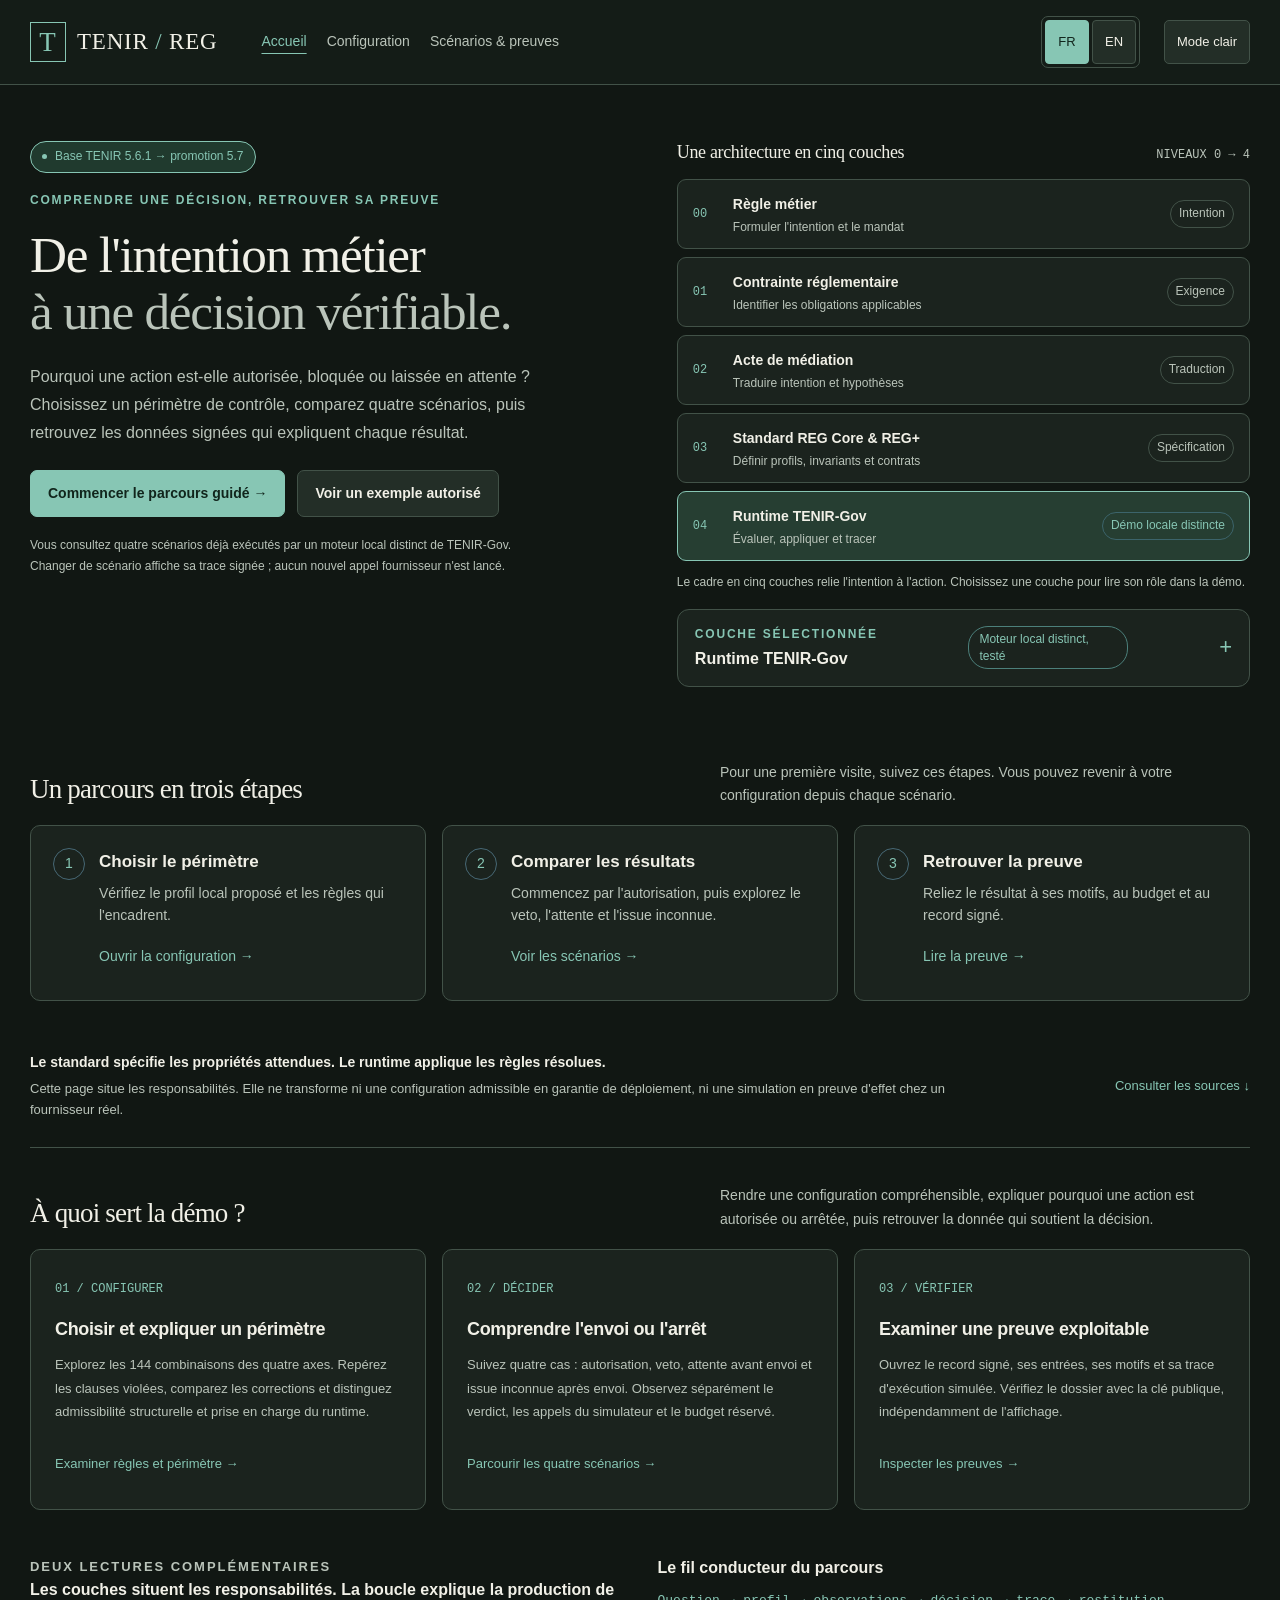
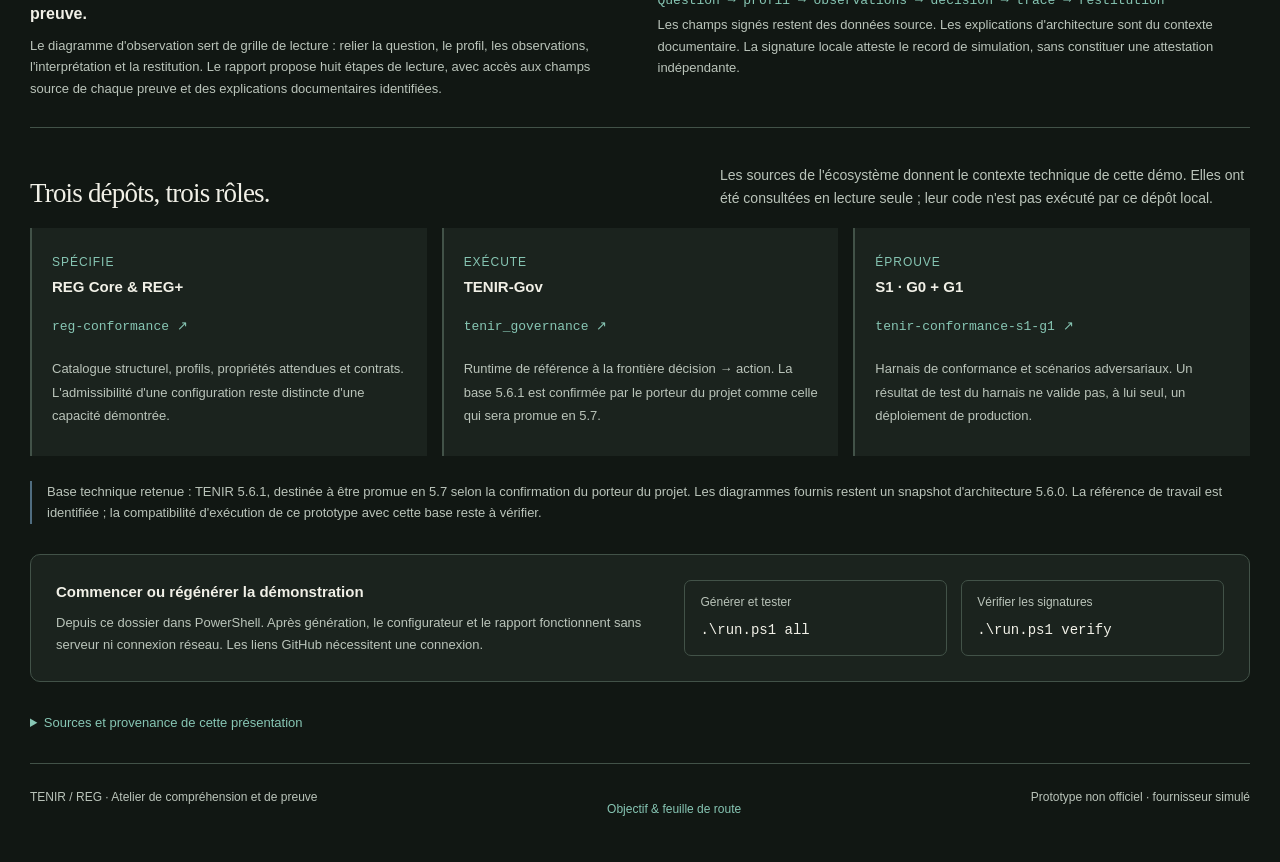
==== commit 7d845e67: "Explain signed scenarios through a complete evidence loop" ====
--- a/index.html
+++ b/index.html
@@ -69,7 +69,7 @@
 <article class="utility-card"><span class="number" data-fr="02 / DÉCIDER" data-en="02 / DECIDE">02 / DÉCIDER</span><h3 data-fr="Comprendre l'envoi ou l'arrêt" data-en="Understand dispatch or stopping">Comprendre l'envoi ou l'arrêt</h3><p data-fr="Suivez quatre cas : autorisation, veto, attente avant envoi et issue inconnue après envoi. Observez séparément le verdict, les appels du simulateur et le budget réservé." data-en="Follow four cases: authorization, veto, a hold before dispatch and an unknown outcome after dispatch. Inspect the verdict, simulator calls and reserved budget separately.">Suivez quatre cas : autorisation, veto, attente avant envoi et issue inconnue après envoi. Observez séparément le verdict, les appels du simulateur et le budget réservé.</p><a href="output/report.html#parcours" data-fr="Parcourir les quatre scénarios →" data-en="Explore the four scenarios →">Parcourir les quatre scénarios →</a></article>
 <article class="utility-card"><span class="number" data-fr="03 / VÉRIFIER" data-en="03 / VERIFY">03 / VÉRIFIER</span><h3 data-fr="Examiner une preuve exploitable" data-en="Inspect usable evidence">Examiner une preuve exploitable</h3><p data-fr="Ouvrez le record signé, ses entrées, ses motifs et sa trace d'exécution simulée. Vérifiez le dossier avec la clé publique, indépendamment de l'affichage." data-en="Open the signed record, its inputs, rationale and simulated execution trace. Verify the dossier with the public key, independently of its display.">Ouvrez le record signé, ses entrées, ses motifs et sa trace d'exécution simulée. Vérifiez le dossier avec la clé publique, indépendamment de l'affichage.</p><a id="entry-report" href="output/report.html#preuves" data-fr="Inspecter les preuves →" data-en="Inspect the evidence →">Inspecter les preuves →</a></article>
 </div></section>
-<section class="reading"><div><p class="eyebrow" data-fr="DEUX LECTURES COMPLÉMENTAIRES" data-en="TWO COMPLEMENTARY VIEWS">DEUX LECTURES COMPLÉMENTAIRES</p><h3 data-fr="Les couches situent les responsabilités. La boucle explique la production de preuve." data-en="Layers locate responsibilities. The loop explains how evidence is produced.">Les couches situent les responsabilités. La boucle explique la production de preuve.</h3><p data-fr="Le diagramme d'observation sert de grille de lecture : relier la question, le profil, les observations, l'interprétation et la restitution. La démo relie déjà ses décisions aux records ; l'enrichissement de la boucle complète reste un jalon produit." data-en="The observation diagram provides a reading framework: connect the question, profile, observations, interpretation and restitution. The demo already connects decisions to records; enriching the complete loop remains a product milestone.">Le diagramme d'observation sert de grille de lecture : relier la question, le profil, les observations, l'interprétation et la restitution. La démo relie déjà ses décisions aux records ; l'enrichissement de la boucle complète reste un jalon produit.</p></div><div><h3 data-fr="Le fil conducteur du parcours" data-en="The thread through the experience">Le fil conducteur du parcours</h3><p class="reading-flow" data-fr="Question → profil → observations → décision → trace → restitution" data-en="Question → profile → observations → decision → trace → restitution">Question → profil → observations → décision → trace → restitution</p><p data-fr="Les champs signés restent des données source. Les explications d'architecture sont du contexte documentaire. La signature locale atteste le record de simulation, sans constituer une attestation indépendante." data-en="Signed fields remain source data. Architecture explanations are documentary context. The local signature attests the simulation record, without constituting independent attestation.">Les champs signés restent des données source. Les explications d'architecture sont du contexte documentaire. La signature locale atteste le record de simulation, sans constituer une attestation indépendante.</p></div></section>
+<section class="reading"><div><p class="eyebrow" data-fr="DEUX LECTURES COMPLÉMENTAIRES" data-en="TWO COMPLEMENTARY VIEWS">DEUX LECTURES COMPLÉMENTAIRES</p><h3 data-fr="Les couches situent les responsabilités. La boucle explique la production de preuve." data-en="Layers locate responsibilities. The loop explains how evidence is produced.">Les couches situent les responsabilités. La boucle explique la production de preuve.</h3><p data-fr="Le diagramme d'observation sert de grille de lecture : relier la question, le profil, les observations, l'interprétation et la restitution. Le rapport propose huit étapes de lecture, avec accès aux champs source de chaque preuve et des explications documentaires identifiées." data-en="The observation diagram provides a reading framework: connect the question, profile, observations, interpretation and restitution. The report provides eight reading steps, with access to source fields in each evidence record and clearly labelled documentary explanations.">Le diagramme d'observation sert de grille de lecture : relier la question, le profil, les observations, l'interprétation et la restitution. Le rapport propose huit étapes de lecture, avec accès aux champs source de chaque preuve et des explications documentaires identifiées.</p></div><div><h3 data-fr="Le fil conducteur du parcours" data-en="The thread through the experience">Le fil conducteur du parcours</h3><p class="reading-flow" data-fr="Question → profil → observations → décision → trace → restitution" data-en="Question → profile → observations → decision → trace → restitution">Question → profil → observations → décision → trace → restitution</p><p data-fr="Les champs signés restent des données source. Les explications d'architecture sont du contexte documentaire. La signature locale atteste le record de simulation, sans constituer une attestation indépendante." data-en="Signed fields remain source data. Architecture explanations are documentary context. The local signature attests the simulation record, without constituting independent attestation.">Les champs signés restent des données source. Les explications d'architecture sont du contexte documentaire. La signature locale atteste le record de simulation, sans constituer une attestation indépendante.</p></div></section>
 <section id="ecosystem" aria-labelledby="ecosystem-heading"><div class="section-head"><h2 id="ecosystem-heading" data-fr="Trois dépôts, trois rôles." data-en="Three repositories, three roles.">Trois dépôts, trois rôles.</h2><p data-fr="Les sources de l'écosystème donnent le contexte technique de cette démo. Elles ont été consultées en lecture seule ; leur code n'est pas exécuté par ce dépôt local." data-en="The ecosystem sources provide this demo's technical context. They were inspected read-only; their code is not executed by this local repository.">Les sources de l'écosystème donnent le contexte technique de cette démo. Elles ont été consultées en lecture seule ; leur code n'est pas exécuté par ce dépôt local.</p></div><div class="repos">
 <article class="repo"><span class="repo-verb" data-fr="SPÉCIFIE" data-en="SPECIFIES">SPÉCIFIE</span><h3>REG Core &amp; REG+</h3><a href="https://github.com/skiredj-prog/reg-conformance/tree/cd5ab1b616ad59014f4b84d522b57a890a48a088">reg-conformance ↗</a><p data-fr="Catalogue structurel, profils, propriétés attendues et contrats. L'admissibilité d'une configuration reste distincte d'une capacité démontrée." data-en="Structural catalogue, profiles, expected properties and contracts. Configuration admissibility remains separate from demonstrated capability.">Catalogue structurel, profils, propriétés attendues et contrats. L'admissibilité d'une configuration reste distincte d'une capacité démontrée.</p></article>
 <article class="repo"><span class="repo-verb" data-fr="EXÉCUTE" data-en="EXECUTES">EXÉCUTE</span><h3>TENIR-Gov</h3><a href="https://github.com/skiredj-prog/tenir_governance/tree/41fae550c1e0a3632e2bde473db6d31b450d4269">tenir_governance ↗</a><p data-fr="Runtime de référence à la frontière décision → action. La base 5.6.1 est confirmée par le porteur du projet comme celle qui sera promue en 5.7." data-en="Reference runtime at the decision → action boundary. The project owner confirms 5.6.1 as the base that will be promoted to 5.7.">Runtime de référence à la frontière décision → action. La base 5.6.1 est confirmée par le porteur du projet comme celle qui sera promue en 5.7.</p></article>
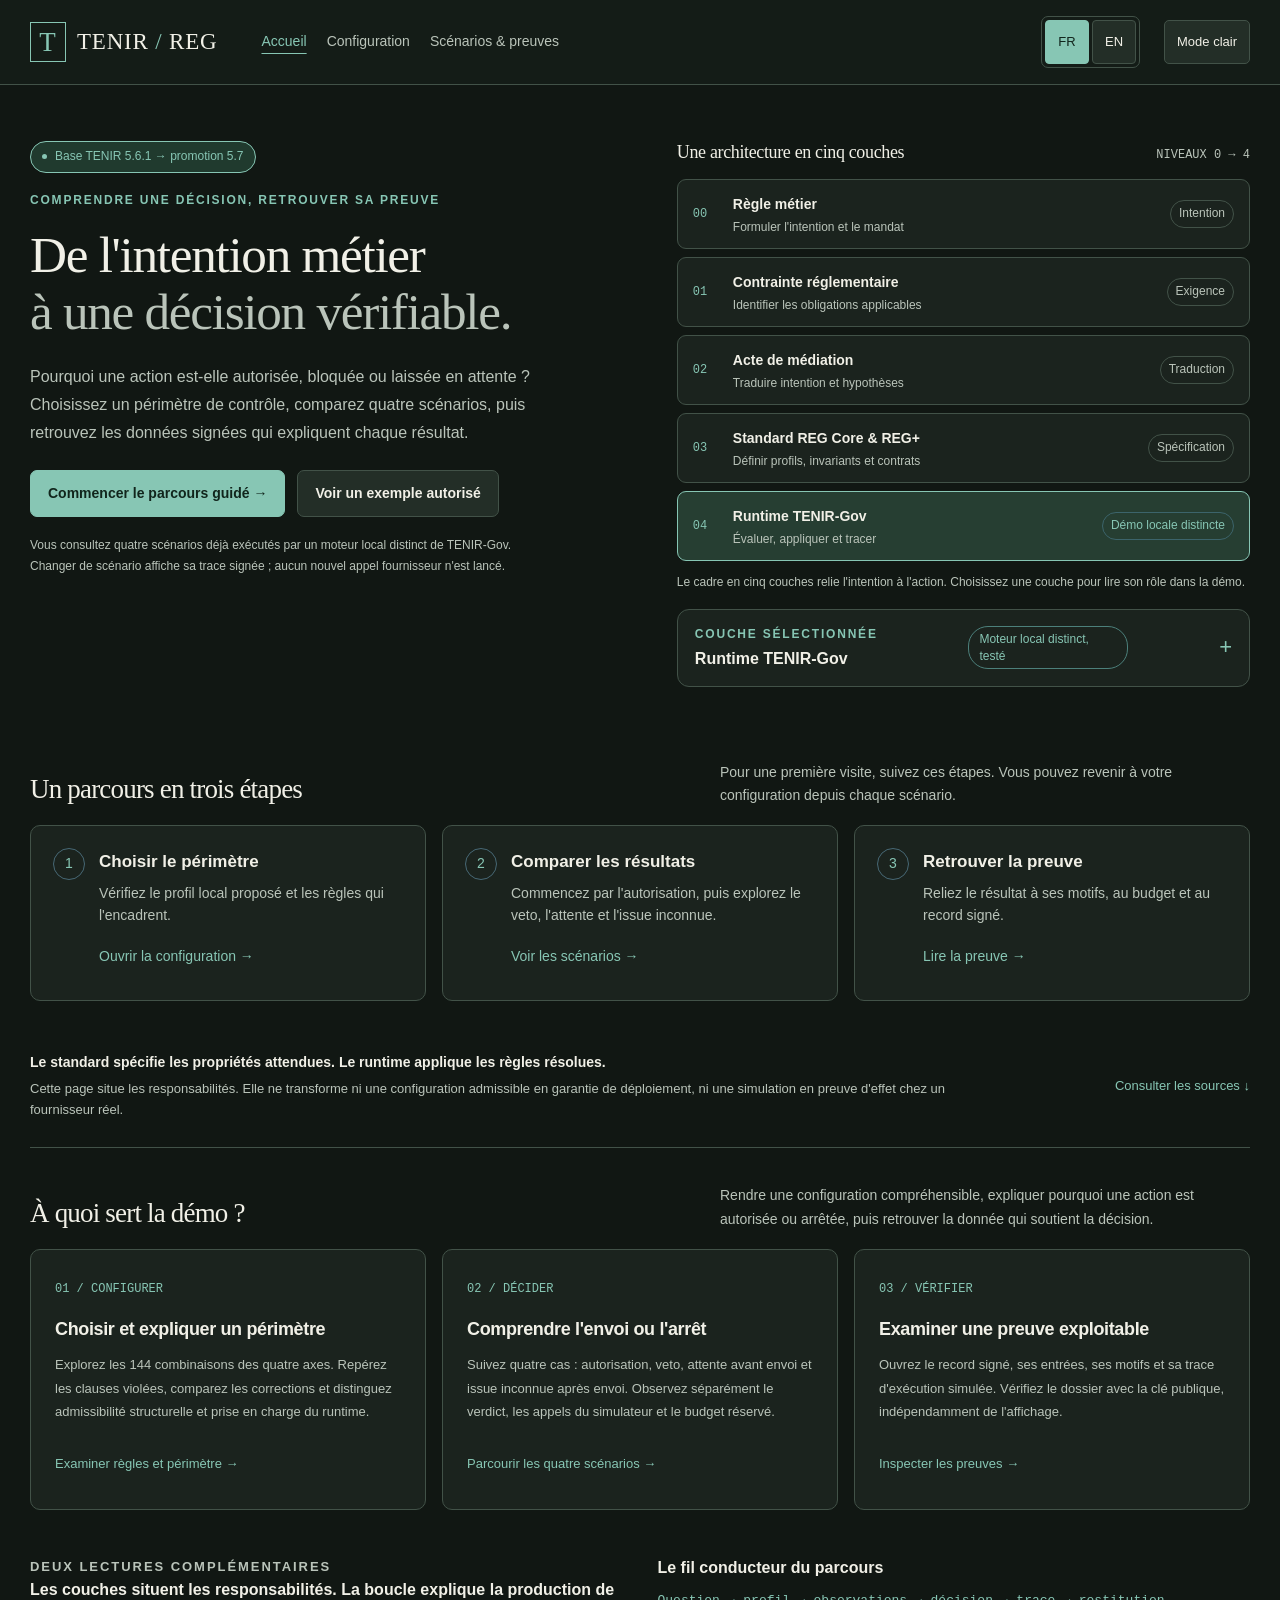
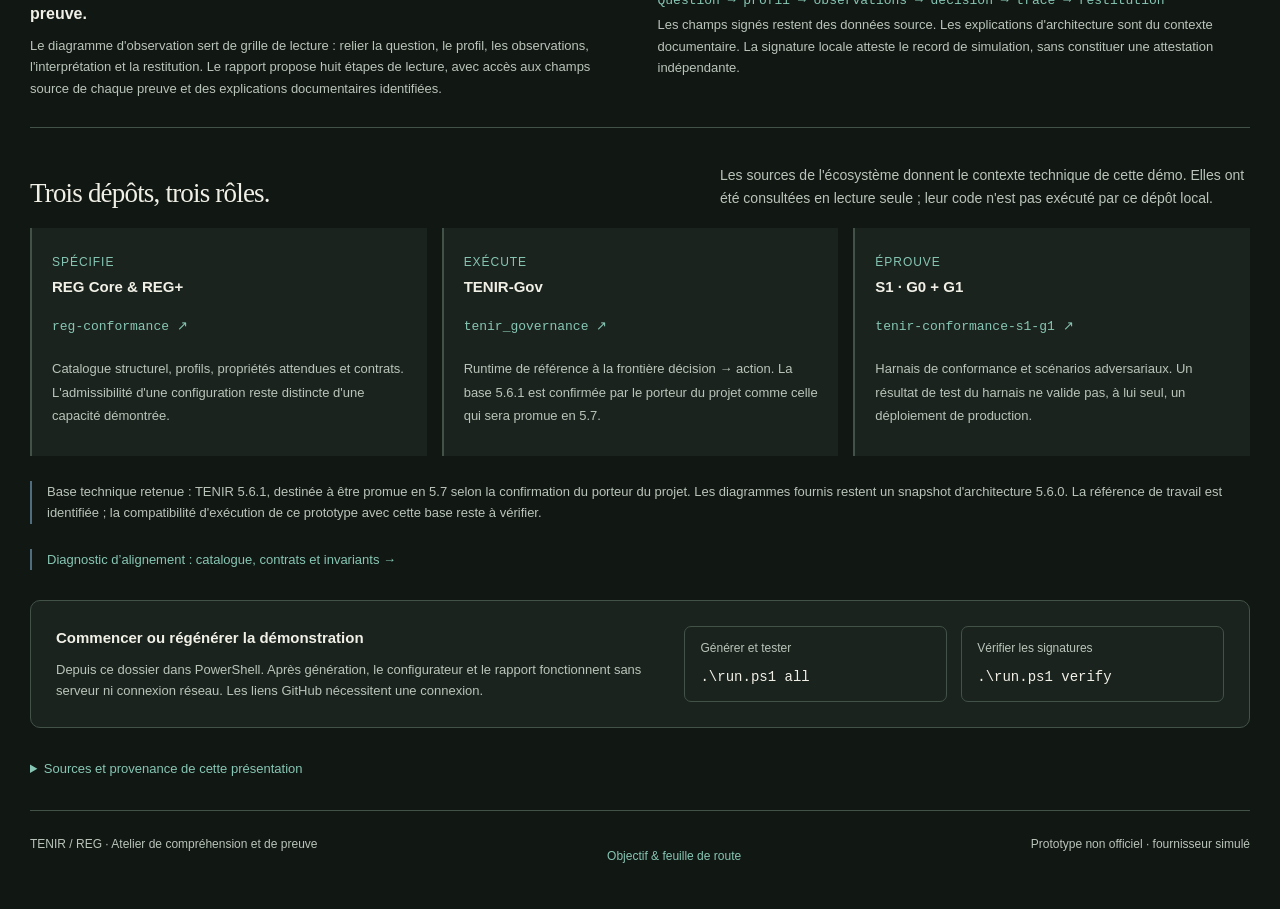
==== commit 1dd9b8fa: "Compare pinned TENIR references and expose scoped alignment" ====
--- a/index.html
+++ b/index.html
@@ -75,6 +75,7 @@
 <article class="repo"><span class="repo-verb" data-fr="EXÉCUTE" data-en="EXECUTES">EXÉCUTE</span><h3>TENIR-Gov</h3><a href="https://github.com/skiredj-prog/tenir_governance/tree/41fae550c1e0a3632e2bde473db6d31b450d4269">tenir_governance ↗</a><p data-fr="Runtime de référence à la frontière décision → action. La base 5.6.1 est confirmée par le porteur du projet comme celle qui sera promue en 5.7." data-en="Reference runtime at the decision → action boundary. The project owner confirms 5.6.1 as the base that will be promoted to 5.7.">Runtime de référence à la frontière décision → action. La base 5.6.1 est confirmée par le porteur du projet comme celle qui sera promue en 5.7.</p></article>
 <article class="repo"><span class="repo-verb" data-fr="ÉPROUVE" data-en="TESTS">ÉPROUVE</span><h3>S1 · G0 + G1</h3><a href="https://github.com/skiredj-prog/tenir-conformance-s1-g1/tree/d29400100b00f7e7a87d229af660f62e51d61f12">tenir-conformance-s1-g1 ↗</a><p data-fr="Harnais de conformance et scénarios adversariaux. Un résultat de test du harnais ne valide pas, à lui seul, un déploiement de production." data-en="Conformance harness and adversarial scenarios. A harness test result does not by itself validate a production deployment.">Harnais de conformance et scénarios adversariaux. Un résultat de test du harnais ne valide pas, à lui seul, un déploiement de production.</p></article>
 </div><p class="release-note" id="version-alignment" data-fr="Base technique retenue : TENIR 5.6.1, destinée à être promue en 5.7 selon la confirmation du porteur du projet. Les diagrammes fournis restent un snapshot d'architecture 5.6.0. La référence de travail est identifiée ; la compatibilité d'exécution de ce prototype avec cette base reste à vérifier." data-en="Selected technical base: TENIR 5.6.1, intended for promotion to 5.7 as confirmed by the project owner. The supplied diagrams remain a 5.6.0 architecture snapshot. The working reference is identified; this prototype's execution compatibility with that base still needs verification.">Base technique retenue : TENIR 5.6.1, destinée à être promue en 5.7 selon la confirmation du porteur du projet. Les diagrammes fournis restent un snapshot d'architecture 5.6.0. La référence de travail est identifiée ; la compatibilité d'exécution de ce prototype avec cette base reste à vérifier.</p></section>
+<p class="release-note"><a href="output/configurator.html#reference-alignment" data-fr="Diagnostic d’alignement : catalogue, contrats et invariants →" data-en="Alignment diagnostic: catalogue, contracts and invariants →">Diagnostic d’alignement : catalogue, contrats et invariants →</a></p>
 <section class="setup"><div><h3 data-fr="Commencer ou régénérer la démonstration" data-en="Start or regenerate the demonstration">Commencer ou régénérer la démonstration</h3><p data-fr="Depuis ce dossier dans PowerShell. Après génération, le configurateur et le rapport fonctionnent sans serveur ni connexion réseau. Les liens GitHub nécessitent une connexion." data-en="Run from this folder in PowerShell. Once generated, the configurator and report work without a server or network connection. GitHub links require a connection.">Depuis ce dossier dans PowerShell. Après génération, le configurateur et le rapport fonctionnent sans serveur ni connexion réseau. Les liens GitHub nécessitent une connexion.</p></div><div class="commands"><div class="command"><span data-fr="Générer et tester" data-en="Generate and test">Générer et tester</span><code>.\run.ps1 all</code></div><div class="command"><span data-fr="Vérifier les signatures" data-en="Verify signatures">Vérifier les signatures</span><code>.\run.ps1 verify</code></div></div></section>
 <details id="sources"><summary data-fr="Sources et provenance de cette présentation" data-en="Sources and provenance of this presentation">Sources et provenance de cette présentation</summary><p data-fr="Les cinq niveaux viennent des architectures HTML fournies. Les guides précisent la frontière d'exécution et les propriétés REG. Les dépôts sont référencés à des commits précis, sans importer leurs compteurs de tests ni leur statut de release dans la démo." data-en="The five levels come from the supplied HTML architectures. The guides clarify the execution boundary and REG properties. Repositories are referenced at specific commits without importing their test counts or release status into the demo.">Les cinq niveaux viennent des architectures HTML fournies. Les guides précisent la frontière d'exécution et les propriétés REG. Les dépôts sont référencés à des commits précis, sans importer leurs compteurs de tests ni leur statut de release dans la démo.</p><ul class="sources-list"><li><a href="references/architecture-v1.html">Architecture v5.6.0 · v1 FR</a></li><li><a href="references/architecture-v2.html">Architecture v5.6.0 · v2 EN</a></li><li><a href="references/tenir-gov-operationalization-guide.pdf">TENIR-Gov Operationalization Guide</a></li><li><a href="references/reg-specification-guide.pdf">REG / REG+ Specification Guide</a></li><li><a href="references/architecture-sources.json" data-fr="Versions et empreintes des sources" data-en="Source versions and hashes">Versions et empreintes des sources</a></li></ul></details>
 <footer><span data-fr="TENIR / REG · Atelier de compréhension et de preuve" data-en="TENIR / REG · Understanding and evidence workbench">TENIR / REG · Atelier de compréhension et de preuve</span><a href="PRODUCT.md" data-fr="Objectif &amp; feuille de route" data-en="Objective &amp; roadmap">Objectif &amp; feuille de route</a><span data-fr="Prototype non officiel · fournisseur simulé" data-en="Unofficial prototype · simulated provider">Prototype non officiel · fournisseur simulé</span></footer>
@@ -87,7 +88,7 @@
  {level:0,name:['Règle métier','Business rule'],actor:['Équipe métier','Business team'],artifact:['Intention et mandat','Intent and mandate'],status:'CONTEXT',statusLabel:['Contexte métier','Business context'],role:["Exprimer ce que l'organisation veut préserver : un plafond, une ressource, une condition d'action. Cette intention précède sa traduction en contrôle exécutable.","Express what the organization wants to preserve: a ceiling, a resource or a condition for action. This intent precedes its translation into executable control."],demo:["Un budget fictif de 70 000 unités fournit un exemple de mandat. La définition et l'approbation d'un mandat réel ne sont pas automatisées dans la démo.","A fictional budget of 70,000 units provides an example mandate. Defining and approving a real mandate is not automated in the demo."]},
  {level:1,name:['Contrainte réglementaire','Regulatory constraint'],actor:['Fonction conformité','Compliance function'],artifact:['Exigences et obligations identifiées','Identified requirements and obligations'],status:'CONTEXT',statusLabel:['Contexte documentaire','Documentary context'],role:["Identifier les obligations pertinentes et les exigences de contrôle ou de traçabilité. Leur interprétation doit précéder toute correspondance avec une règle technique.","Identify relevant obligations and control or traceability requirements. Their interpretation must precede mapping them to a technical rule."],demo:["La couche situe la responsabilité conformité. Aucun mapping juridique validé, ni conformité réglementaire, ne sont produits par les scénarios locaux.","This layer locates compliance responsibility. The local scenarios produce neither a validated legal mapping nor regulatory conformance."]},
  {level:2,name:['Acte de médiation','Act of mediation'],actor:['Architecte / médiateur','Architect / mediator'],artifact:['Règle substantive et hypothèses explicites','Substantive rule and explicit assumptions'],status:'GUIDED_CONTEXT',statusLabel:['Hypothèses explicitées','Explicit assumptions'],role:["Traduire l'intention et les contraintes en règle substantive, en tenant compte des hypothèses d'infrastructure. Cette médiation donne du sens au futur profil.","Translate intent and constraints into a substantive rule while accounting for infrastructure assumptions. This mediation gives meaning to the eventual profile."],demo:["Le configurateur aide à expliciter périmètre, déduplication, concurrence et incertitude. Il ne remplace pas la médiation métier ou réglementaire et ne génère pas automatiquement une règle substantive.","The configurator helps make scope, deduplication, concurrency and uncertainty explicit. It does not replace business or regulatory mediation, nor automatically generate a substantive rule."]},
- {level:3,name:['Standard REG Core & REG+','REG Core & REG+ standard'],actor:['Standard et profils versionnés','Standard and versioned profiles'],artifact:['Profil σ, invariants I* et contrats','Profile σ, invariants I* and contracts'],status:'ILLUSTRATED_SUBSET',statusLabel:['Sous-ensemble illustré','Illustrated subset'],role:["Définir les propriétés attendues et résoudre les règles dans un profil et des invariants. REG Core porte les propriétés ; REG+ précise notamment profils, hypothèses et compatibilités.","Define expected properties and resolve rules into a profile and invariants. REG Core carries the properties; REG+ specifies profiles, assumptions and compatibility, among other aspects."],demo:["Sept clauses structurelles issues des HTML alimentent 144 configurations et leurs corrections. Le profil local est explicite et versionné. Le catalogue GitHub a été consulté ; une conformance externe complète n'est pas démontrée.","Seven structural clauses from the HTML sources drive 144 configurations and their corrections. The local profile is explicit and versioned. The GitHub catalogue was inspected; complete external conformance is not demonstrated."]},
+ {level:3,name:['Standard REG Core & REG+','REG Core & REG+ standard'],actor:['Standard et profils versionnés','Standard and versioned profiles'],artifact:['Profil σ, invariants I* et contrats','Profile σ, invariants I* and contracts'],status:'ILLUSTRATED_SUBSET',statusLabel:['Sous-ensemble illustré','Illustrated subset'],role:["Définir les propriétés attendues et résoudre les règles dans un profil et des invariants. REG Core porte les propriétés ; REG+ précise notamment profils, hypothèses et compatibilités.","Define expected properties and resolve rules into a profile and invariants. REG Core carries the properties; REG+ specifies profiles, assumptions and compatibility, among other aspects."],demo:["Sept clauses structurelles issues des HTML alimentent 144 configurations et leurs corrections. Le profil local est explicite et versionné. Les 144 configurations et 1 008 résultats de clause concordent avec le catalogue épinglé. Les contrats sont revus statiquement ; la compatibilité runtime reste non vérifiée.","Seven structural clauses from the HTML sources drive 144 configurations and their corrections. The local profile is explicit and versioned. All 144 configurations and 1,008 clause outcomes match the pinned catalogue. Contracts receive static review; runtime compatibility remains unverified."]},
  {level:4,name:['Runtime TENIR-Gov','TENIR-Gov runtime'],actor:["Frontière d'exécution","Execution boundary"],artifact:['Décision, transition et trace','Decision, transition and trace'],status:'LOCAL_DEMO',statusLabel:['Moteur local distinct, testé','Separate, tested local engine'],role:["Évaluer l'action proposée, appliquer la transition autorisée et enregistrer une trace. Le runtime applique les règles résolues ; il n'édicte pas lui-même les obligations métier.","Evaluate the proposed action, apply an authorized transition and record a trace. The runtime enforces resolved rules; it does not itself legislate business obligations."],demo:["Un moteur pédagogique non officiel montre le budget atomique, l'idempotence, le veto, HOLD et UNKNOWN. Le fournisseur est simulé et les EvidenceRecords Ed25519 sont propres à cette démo ; ils ne sont pas attribués au runtime de référence.","An unofficial teaching engine demonstrates atomic budget control, idempotency, veto, HOLD and UNKNOWN. The provider is simulated and its Ed25519 EvidenceRecords belong to this demo; they are not attributed to the reference runtime."]}
 ];
 let selectedLayer=4;
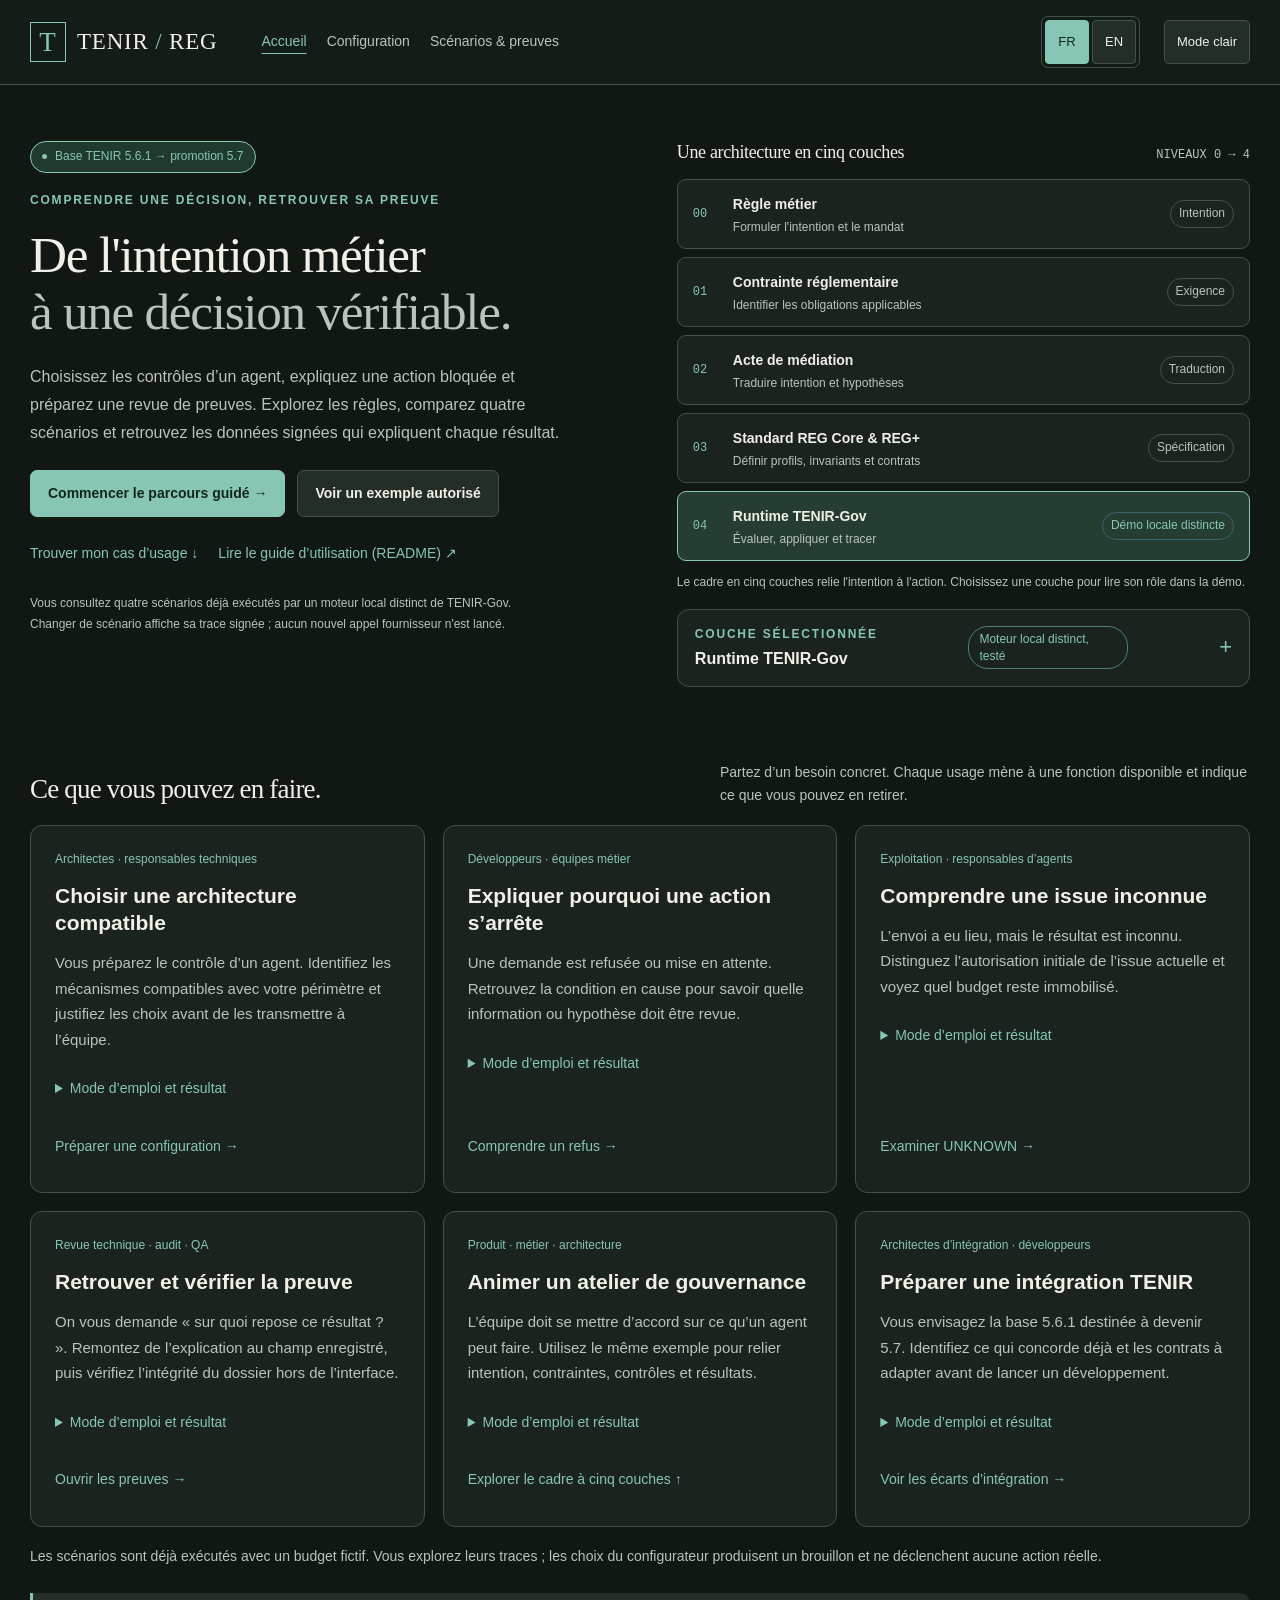
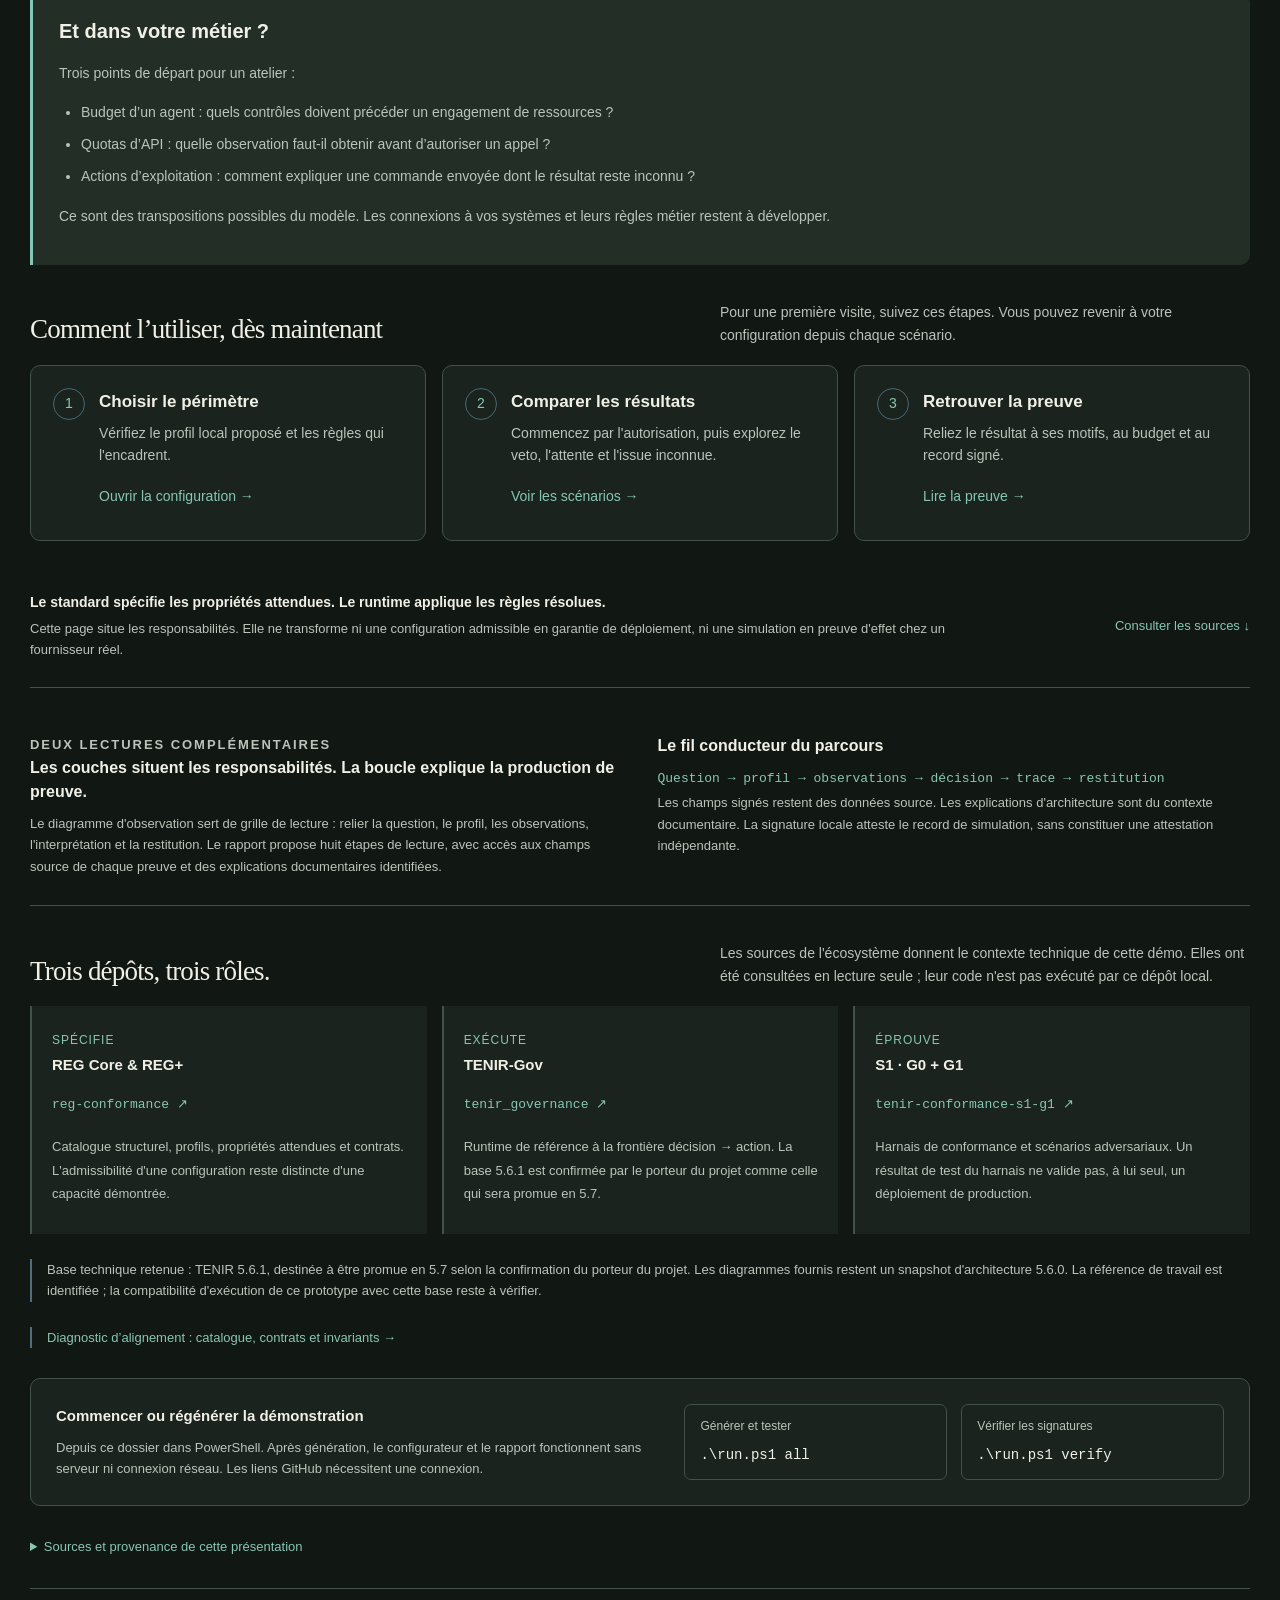
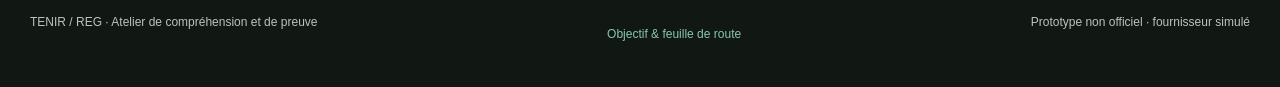
==== commit 09f075bc: "Explain practical use cases and add a user-first guide" ====
--- a/index.html
+++ b/index.html
@@ -14,6 +14,10 @@
 @media(max-width:780px){.hero{gap:30px}.topbar nav{gap:16px;flex-wrap:wrap;font-size:14px}.topbar>.container{gap:10px 18px}.hero-copy{font-size:16px}.journey-steps{grid-template-columns:1fr;gap:12px}.journey-steps li{padding:18px;gap:14px}.layer-detail summary{flex-wrap:nowrap}.context-strip{flex-wrap:wrap}.layer-detail .status{max-width:180px}.section-head{margin-top:30px}}
 @media(max-width:420px){.primary,.secondary{width:100%}.layer-detail summary{flex-wrap:wrap}.layer-detail .status{max-width:none}.topbar nav{gap:6px 15px}.hero{padding-top:28px}.hero h1{font-size:36px}.journey-steps h3{font-size:17px}.detail-meta{grid-template-columns:1fr}.layer-detail summary .eyebrow{font-size:12px}.layer-name{font-size:14px}}
 @media(prefers-reduced-motion:reduce){html{scroll-behavior:auto}.layer{transition:none}}
+
+/* Concrete uses: visible value and action, optional instructions. */
+.hero-resources{display:flex;flex-wrap:wrap;gap:0 20px;margin:14px 0 0}.hero-resources a{display:inline-flex;align-items:center;min-height:44px;font-size:14px}.use-case-grid{display:grid;grid-template-columns:repeat(3,minmax(0,1fr));gap:18px}.use-case-card{display:flex;flex-direction:column;min-width:0;padding:24px;border:1px solid var(--line);border-radius:12px;background:var(--panel);overflow-wrap:anywhere}.use-case-audience{font-size:12px;color:var(--accent);margin:0 0 12px}.use-case-card h3{font-size:21px;line-height:1.3;margin:0 0 14px}.use-case-benefit{font-size:15px;line-height:1.7;color:var(--muted);margin:0 0 12px}.use-case-card details{font-size:14px;margin:4px 0 12px}.use-case-card details a{display:inline-flex;align-items:center;min-height:44px}.use-case-card summary{min-height:44px;padding:10px 0;line-height:1.5}.use-case-steps{padding-left:22px;margin:12px 0}.use-case-steps li{margin:10px 0}.use-case-result{border-top:1px solid var(--line);padding-top:14px;color:var(--text)}.use-case-action{display:inline-flex;align-items:center;min-height:44px;font-size:14px;margin-top:auto;padding:8px 0}.use-case-scope{color:var(--muted);font-size:14px;line-height:1.7;margin:18px 0}.business-examples{margin:24px 0 30px;padding:22px 26px;border-left:3px solid var(--accent);background:var(--panel-soft);border-radius:0 10px 10px 0}.business-examples h3{font-size:20px;margin:0 0 10px}.business-examples p,.business-examples li{font-size:14px;line-height:1.7;color:var(--muted)}.business-examples ul{padding-left:22px}.business-examples li{margin:8px 0}
+@media(max-width:1050px){.use-case-grid{grid-template-columns:repeat(2,minmax(0,1fr))}}@media(max-width:680px){.use-case-grid{grid-template-columns:1fr}.use-case-card{padding:21px}.hero-resources{display:block}.business-examples{padding:20px}.use-case-card h3{font-size:20px}}
 </style><style id="tenir-theme-style">/* The shared envelope follows the forthcoming TENIR website: framed monogram,
    serif display, quiet teal, ivory and near-black. No external font or asset. */
 :root,:root[data-theme=dark]{color-scheme:dark;--bg:#111713;--panel:#1b231e;--panel-soft:#232e27;--line:#425248;--border:#425248;--text:#f1f0e7;--muted:#bac4ba;--cyan:#87c6b4;--accent:#87c6b4;--accent-text:#11251c;--green:#add8b2;--amber:#e9c487;--red:#edaca4;--violet:#cfbfe5;--topbar:#141c17;--hover:#2a3930;--selected:#263e32;--code:#131c17;--valid-soft:#213a2b;--warn-soft:#3b3020;--error-soft:#3e2926;--accent-soft:#203a2e}
@@ -53,7 +57,7 @@
 <a class="skip" href="#main" data-fr="Aller au contenu" data-en="Skip to content">Aller au contenu</a>
 <header class="topbar"><div class="container"><a class="brand" href="index.html"><span class="brand-icon" aria-hidden="true">T</span><span class="brand-name">TENIR <span class="brand-slash">/</span> REG</span></a><nav aria-label="Navigation"><a href="index.html" aria-current="page" data-fr="Accueil" data-en="Home">Accueil</a><a href="output/configurator.html" data-fr="Configuration" data-en="Configuration">Configuration</a><a href="output/report.html#parcours" data-fr="Scénarios &amp; preuves" data-en="Scenarios &amp; evidence">Scénarios &amp; preuves</a></nav><div class="language-switch" id="language-controls" role="group" aria-label="Langue"><button type="button" id="language-fr" lang="fr" aria-pressed="true">FR</button><button type="button" id="language-en" lang="en" aria-pressed="false">EN</button></div><button id="theme-toggle" class="theme-toggle" type="button" aria-label="Passer en mode clair">Mode clair</button></div></header>
 <main class="container" id="main">
-<section class="hero"><div><div class="version"><span class="version-dot"></span><span data-fr="Base TENIR 5.6.1 → promotion 5.7" data-en="TENIR 5.6.1 base → promotion to 5.7">Base TENIR 5.6.1 → promotion 5.7</span></div><p class="eyebrow" data-fr="COMPRENDRE UNE DÉCISION, RETROUVER SA PREUVE" data-en="UNDERSTAND A DECISION, FIND ITS EVIDENCE">COMPRENDRE UNE DÉCISION, RETROUVER SA PREUVE</p><h1><span data-fr="De l'intention métier" data-en="From business intent">De l'intention métier</span><br><span class="title-muted" data-fr="à une décision vérifiable." data-en="to a verifiable decision.">à une décision vérifiable.</span></h1><p class="hero-copy" data-fr="Pourquoi une action est-elle autorisée, bloquée ou laissée en attente ? Choisissez un périmètre de contrôle, comparez quatre scénarios, puis retrouvez les données signées qui expliquent chaque résultat." data-en="Why is an action allowed, blocked or held? Choose a control scope, compare four scenarios, then find the signed data explaining each result.">Pourquoi une action est-elle autorisée, bloquée ou laissée en attente ? Choisissez un périmètre de contrôle, comparez quatre scénarios, puis retrouvez les données signées qui expliquent chaque résultat.</p><div class="actions"><a class="primary" id="entry-configurator" href="output/configurator.html" data-fr="Commencer le parcours guidé →" data-en="Start the guided journey →">Commencer le parcours guidé →</a><a class="secondary" id="entry-example" href="output/report.html?scenario=autorisation#parcours" data-fr="Voir un exemple autorisé" data-en="See an allowed example">Voir un exemple autorisé</a></div><p class="hero-note" data-fr="Vous consultez quatre scénarios déjà exécutés par un moteur local distinct de TENIR-Gov. Changer de scénario affiche sa trace signée ; aucun nouvel appel fournisseur n'est lancé." data-en="You inspect four scenarios already executed by a local engine separate from TENIR-Gov. Changing scenarios displays their signed traces; it sends no new provider request.">Vous consultez quatre scénarios déjà exécutés par un moteur local distinct de TENIR-Gov. Changer de scénario affiche sa trace signée ; aucun nouvel appel fournisseur n'est lancé.</p></div>
+<section class="hero"><div><div class="version"><span class="version-dot"></span><span data-fr="Base TENIR 5.6.1 → promotion 5.7" data-en="TENIR 5.6.1 base → promotion to 5.7">Base TENIR 5.6.1 → promotion 5.7</span></div><p class="eyebrow" data-fr="COMPRENDRE UNE DÉCISION, RETROUVER SA PREUVE" data-en="UNDERSTAND A DECISION, FIND ITS EVIDENCE">COMPRENDRE UNE DÉCISION, RETROUVER SA PREUVE</p><h1><span data-fr="De l'intention métier" data-en="From business intent">De l'intention métier</span><br><span class="title-muted" data-fr="à une décision vérifiable." data-en="to a verifiable decision.">à une décision vérifiable.</span></h1><p class="hero-copy" data-fr="Choisissez les contrôles d’un agent, expliquez une action bloquée et préparez une revue de preuves. Explorez les règles, comparez quatre scénarios et retrouvez les données signées qui expliquent chaque résultat." data-en="Choose controls for an agent, explain a blocked action and prepare an evidence review. Explore the rules, compare four scenarios and find the signed data explaining each outcome.">Choisissez les contrôles d’un agent, expliquez une action bloquée et préparez une revue de preuves. Explorez les règles, comparez quatre scénarios et retrouvez les données signées qui expliquent chaque résultat.</p><div class="actions"><a class="primary" id="entry-configurator" href="output/configurator.html" data-fr="Commencer le parcours guidé →" data-en="Start the guided journey →">Commencer le parcours guidé →</a><a class="secondary" id="entry-example" href="output/report.html?scenario=autorisation#parcours" data-fr="Voir un exemple autorisé" data-en="See an allowed example">Voir un exemple autorisé</a></div><p class="hero-resources"><a id="entry-use-cases" href="#use-cases" data-fr="Trouver mon cas d’usage ↓" data-en="Find my use case ↓">Trouver mon cas d’usage ↓</a><a id="readme-link" href="README.md" data-fr="Lire le guide d’utilisation (README) ↗" data-en="Read the user guide (README) ↗">Lire le guide d’utilisation (README) ↗</a></p><p class="hero-note" data-fr="Vous consultez quatre scénarios déjà exécutés par un moteur local distinct de TENIR-Gov. Changer de scénario affiche sa trace signée ; aucun nouvel appel fournisseur n'est lancé." data-en="You inspect four scenarios already executed by a local engine separate from TENIR-Gov. Changing scenarios displays their signed traces; it sends no new provider request.">Vous consultez quatre scénarios déjà exécutés par un moteur local distinct de TENIR-Gov. Changer de scénario affiche sa trace signée ; aucun nouvel appel fournisseur n'est lancé.</p></div>
 <section id="architecture" aria-labelledby="architecture-heading"><div class="architecture-heading"><h2 id="architecture-heading" data-fr="Une architecture en cinq couches" data-en="A five-layer architecture">Une architecture en cinq couches</h2><small data-fr="NIVEAUX 0 → 4" data-en="LEVELS 0 → 4">NIVEAUX 0 → 4</small></div><div class="layer-stack">
 <button id="layer-1" class="layer" type="button" data-level="0" aria-controls="layer-detail" aria-pressed="false"><span class="layer-number">00</span><span><span class="layer-name" data-fr="Règle métier" data-en="Business rule">Règle métier</span><span class="layer-role" data-fr="Formuler l'intention et le mandat" data-en="Express intent and mandate">Formuler l'intention et le mandat</span></span><span class="layer-tag" data-fr="Intention" data-en="Intent">Intention</span></button>
 <button id="layer-2" class="layer" type="button" data-level="1" aria-controls="layer-detail" aria-pressed="false"><span class="layer-number">01</span><span><span class="layer-name" data-fr="Contrainte réglementaire" data-en="Regulatory constraint">Contrainte réglementaire</span><span class="layer-role" data-fr="Identifier les obligations applicables" data-en="Identify applicable obligations">Identifier les obligations applicables</span></span><span class="layer-tag" data-fr="Exigence" data-en="Requirement">Exigence</span></button>
@@ -61,14 +65,90 @@
 <button id="layer-4" class="layer" type="button" data-level="3" aria-controls="layer-detail" aria-pressed="false"><span class="layer-number">03</span><span><span class="layer-name" data-fr="Standard REG Core &amp; REG+" data-en="REG Core &amp; REG+ standard">Standard REG Core &amp; REG+</span><span class="layer-role" data-fr="Définir profils, invariants et contrats" data-en="Define profiles, invariants and contracts">Définir profils, invariants et contrats</span></span><span class="layer-tag" data-fr="Spécification" data-en="Specification">Spécification</span></button>
 <button id="layer-5" class="layer" type="button" data-level="4" aria-controls="layer-detail" aria-pressed="true"><span class="layer-number">04</span><span><span class="layer-name" data-fr="Runtime TENIR-Gov" data-en="TENIR-Gov runtime">Runtime TENIR-Gov</span><span class="layer-role" data-fr="Évaluer, appliquer et tracer" data-en="Evaluate, enforce and record">Évaluer, appliquer et tracer</span></span><span class="layer-tag demo" data-fr="Démo locale distincte" data-en="Separate local demo">Démo locale distincte</span></button>
 </div><p class="stack-note" data-fr="Le cadre en cinq couches relie l'intention à l'action. Choisissez une couche pour lire son rôle dans la démo." data-en="The five-layer framework connects intent to action. Select a layer to read its role in the demo.">Le cadre en cinq couches relie l'intention à l'action. Choisissez une couche pour lire son rôle dans la démo.</p><details class="layer-detail" id="layer-detail"><summary><span><span class="eyebrow" data-fr="COUCHE SÉLECTIONNÉE" data-en="SELECTED LAYER">COUCHE SÉLECTIONNÉE</span><span id="layer-detail-title"></span></span><span class="status" id="layer-detail-status"></span></summary><div class="layer-detail-content"><dl class="detail-meta"><div><dt data-fr="Responsabilité" data-en="Responsibility">Responsabilité</dt><dd id="layer-detail-actor"></dd></div><div><dt data-fr="Résultat attendu" data-en="Expected output">Résultat attendu</dt><dd id="layer-detail-artifact"></dd></div></dl><div class="detail-body"><h3 data-fr="Rôle dans l'architecture" data-en="Role in the architecture">Rôle dans l'architecture</h3><p id="layer-detail-role"></p><h3 data-fr="Ce que cette démo illustre" data-en="What this demo illustrates">Ce que cette démo illustre</h3><p id="layer-detail-demo"></p></div></div></details></section></section>
-<section class="journey-overview" id="journey" aria-labelledby="journey-heading"><div class="section-head"><h2 id="journey-heading" data-fr="Un parcours en trois étapes" data-en="A three-step journey">Un parcours en trois étapes</h2><p data-fr="Pour une première visite, suivez ces étapes. Vous pouvez revenir à votre configuration depuis chaque scénario." data-en="On your first visit, follow these steps. You can return to your configuration from any scenario.">Pour une première visite, suivez ces étapes. Vous pouvez revenir à votre configuration depuis chaque scénario.</p></div><ol class="journey-steps"><li><span class="journey-number">1</span><div><h3 data-fr="Choisir le périmètre" data-en="Choose the scope">Choisir le périmètre</h3><p data-fr="Vérifiez le profil local proposé et les règles qui l'encadrent." data-en="Review the proposed local profile and the rules that govern it.">Vérifiez le profil local proposé et les règles qui l'encadrent.</p><a id="journey-configurator" href="output/configurator.html" data-fr="Ouvrir la configuration →" data-en="Open configuration →">Ouvrir la configuration →</a></div></li><li><span class="journey-number">2</span><div><h3 data-fr="Comparer les résultats" data-en="Compare outcomes">Comparer les résultats</h3><p data-fr="Commencez par l'autorisation, puis explorez le veto, l'attente et l'issue inconnue." data-en="Start with authorization, then explore a veto, a hold and an unknown outcome.">Commencez par l'autorisation, puis explorez le veto, l'attente et l'issue inconnue.</p><a id="journey-scenarios" href="output/report.html?scenario=autorisation#parcours" data-fr="Voir les scénarios →" data-en="View scenarios →">Voir les scénarios →</a></div></li><li><span class="journey-number">3</span><div><h3 data-fr="Retrouver la preuve" data-en="Find the evidence">Retrouver la preuve</h3><p data-fr="Reliez le résultat à ses motifs, au budget et au record signé." data-en="Connect the outcome to its reasons, budget and signed record.">Reliez le résultat à ses motifs, au budget et au record signé.</p><a id="journey-evidence" href="output/report.html?scenario=autorisation#preuves" data-fr="Lire la preuve →" data-en="Read the evidence →">Lire la preuve →</a></div></li></ol></section>
+<section id="use-cases" aria-labelledby="use-cases-heading"><div id="utility">
+<div class="section-head"><h2 id="use-cases-heading" data-fr="Ce que vous pouvez en faire." data-en="What you can do with it.">Ce que vous pouvez en faire.</h2><p data-fr="Partez d’un besoin concret. Chaque usage mène à une fonction disponible et indique ce que vous pouvez en retirer." data-en="Start with a concrete need. Each use leads to an available function and explains what you can get from it.">Partez d’un besoin concret. Chaque usage mène à une fonction disponible et indique ce que vous pouvez en retirer.</p></div>
+<div class="use-case-grid">
+<article id="usecase-architecture" class="use-case-card" data-use-case="architecture">
+<p class="use-case-audience" data-fr="Architectes · responsables techniques" data-en="Architects · technical leads">Architectes · responsables techniques</p>
+<h3 data-fr="Choisir une architecture compatible" data-en="Choose a compatible architecture">Choisir une architecture compatible</h3>
+<p class="use-case-benefit" data-fr="Vous préparez le contrôle d’un agent. Identifiez les mécanismes compatibles avec votre périmètre et justifiez les choix avant de les transmettre à l’équipe." data-en="You are designing controls for an agent. Identify mechanisms compatible with your scope and justify your choices before handing them to the team.">Vous préparez le contrôle d’un agent. Identifiez les mécanismes compatibles avec votre périmètre et justifiez les choix avant de les transmettre à l’équipe.</p>
+<details><summary><span data-fr="Mode d’emploi et résultat" data-en="How to use it and what you get">Mode d’emploi et résultat</span></summary><ol class="use-case-steps">
+<li data-fr="Choisissez les quatre axes du configurateur." data-en="Choose the four configurator axes.">Choisissez les quatre axes du configurateur.</li>
+<li data-fr="Si un choix est incompatible, lisez les clauses et comparez les corrections minimales." data-en="If a choice is incompatible, read its clauses and compare the smallest corrections.">Si un choix est incompatible, lisez les clauses et comparez les corrections minimales.</li>
+<li data-fr="Conservez vos choix ou appliquez une correction, puis exportez votre configuration." data-en="Keep your choices or apply a correction, then export your configuration.">Conservez vos choix ou appliquez une correction, puis exportez votre configuration.</li>
+</ol><p class="use-case-result"><strong><span data-fr="Vous obtenez : " data-en="You get: ">Vous obtenez : </span></strong><span data-fr="Un brouillon JSON non signé et les règles qui expliquent vos choix. Admissibilité et support du moteur restent visibles séparément." data-en="An unsigned JSON draft and the rules explaining your choices. Admissibility and engine support remain visible separately.">Un brouillon JSON non signé et les règles qui expliquent vos choix. Admissibilité et support du moteur restent visibles séparément.</span></p><p><a id="entry-rules" href="output/configurator.html#rules-scope" data-fr="Consulter directement les clauses →" data-en="Go straight to the clauses →">Consulter directement les clauses →</a></p></details>
+<a id="usecase-architecture-action" class="use-case-action" href="output/configurator.html?step=1#workspace" data-fr="Préparer une configuration →" data-en="Prepare a configuration →">Préparer une configuration →</a>
+</article>
+<article id="usecase-refusal" class="use-case-card" data-use-case="refusal">
+<p class="use-case-audience" data-fr="Développeurs · équipes métier" data-en="Developers · business teams">Développeurs · équipes métier</p>
+<h3 data-fr="Expliquer pourquoi une action s’arrête" data-en="Explain why an action stops">Expliquer pourquoi une action s’arrête</h3>
+<p class="use-case-benefit" data-fr="Une demande est refusée ou mise en attente. Retrouvez la condition en cause pour savoir quelle information ou hypothèse doit être revue." data-en="A request is refused or held. Find the condition responsible so you know which information or assumption needs review.">Une demande est refusée ou mise en attente. Retrouvez la condition en cause pour savoir quelle information ou hypothèse doit être revue.</p>
+<details><summary><span data-fr="Mode d’emploi et résultat" data-en="How to use it and what you get">Mode d’emploi et résultat</span></summary><ol class="use-case-steps">
+<li data-fr="Ouvrez le scénario de veto et son interprétation." data-en="Open the veto scenario and its interpretation.">Ouvrez le scénario de veto et son interprétation.</li>
+<li data-fr="Comparez-le au scénario d’attente pour observation absente." data-en="Compare it with the hold scenario caused by a missing observation.">Comparez-le au scénario d’attente pour observation absente.</li>
+<li data-fr="Ouvrez la source du motif et vérifiez l’absence d’envoi." data-en="Open the reason’s source and check that nothing was dispatched.">Ouvrez la source du motif et vérifiez l’absence d’envoi.</li>
+</ol><p class="use-case-result"><strong><span data-fr="Vous obtenez : " data-en="You get: ">Vous obtenez : </span></strong><span data-fr="Une explication du blocage appuyée sur la trace : hypothèse affaiblie ou donnée manquante, motif et point d’arrêt." data-en="A trace-backed explanation of the stop: weakened assumption or missing data, reason and stopping point.">Une explication du blocage appuyée sur la trace : hypothèse affaiblie ou donnée manquante, motif et point d’arrêt.</span></p></details>
+<a id="usecase-refusal-action" class="use-case-action" href="output/report.html?scenario=blocage&amp;loop=interpretation#proof-loop" data-fr="Comprendre un refus →" data-en="Understand a refusal →">Comprendre un refus →</a>
+</article>
+<article id="usecase-unknown" class="use-case-card" data-use-case="unknown">
+<p class="use-case-audience" data-fr="Exploitation · responsables d’agents" data-en="Operations · agent owners">Exploitation · responsables d’agents</p>
+<h3 data-fr="Comprendre une issue inconnue" data-en="Understand an unknown outcome">Comprendre une issue inconnue</h3>
+<p class="use-case-benefit" data-fr="L’envoi a eu lieu, mais le résultat est inconnu. Distinguez l’autorisation initiale de l’issue actuelle et voyez quel budget reste immobilisé." data-en="Dispatch occurred, but the outcome is unknown. Separate the initial authorization from the current outcome and see which budget remains tied up.">L’envoi a eu lieu, mais le résultat est inconnu. Distinguez l’autorisation initiale de l’issue actuelle et voyez quel budget reste immobilisé.</p>
+<details><summary><span data-fr="Mode d’emploi et résultat" data-en="How to use it and what you get">Mode d’emploi et résultat</span></summary><ol class="use-case-steps">
+<li data-fr="Ouvrez le scénario « issue inconnue » à l’étape Exécution." data-en="Open the unknown-outcome scenario at the Execution step.">Ouvrez le scénario « issue inconnue » à l’étape Exécution.</li>
+<li data-fr="Comparez le PASS historique, l’état UNKNOWN, les appels et la réservation." data-en="Compare historical PASS, UNKNOWN state, calls and reservation.">Comparez le PASS historique, l’état UNKNOWN, les appels et la réservation.</li>
+<li data-fr="Consultez la preuve de réservation puis celle du résultat." data-en="Inspect the reservation record, then the outcome record.">Consultez la preuve de réservation puis celle du résultat.</li>
+</ol><p class="use-case-result"><strong><span data-fr="Vous obtenez : " data-en="You get: ">Vous obtenez : </span></strong><span data-fr="Une lecture précise de l’incertitude, sans renvoyer la demande. La démo conserve la réservation ; la résolution ou réconciliation est à concevoir." data-en="A precise account of uncertainty without redispatching the request. The demo retains the reservation; resolution or reconciliation remains to be designed.">Une lecture précise de l’incertitude, sans renvoyer la demande. La démo conserve la réservation ; la résolution ou réconciliation est à concevoir.</span></p></details>
+<a id="usecase-unknown-action" class="use-case-action" href="output/report.html?scenario=issue-inconnue&amp;loop=execution#proof-loop" data-fr="Examiner UNKNOWN →" data-en="Inspect UNKNOWN →">Examiner UNKNOWN →</a>
+</article>
+<article id="usecase-evidence" class="use-case-card" data-use-case="evidence">
+<p class="use-case-audience" data-fr="Revue technique · audit · QA" data-en="Technical review · audit · QA">Revue technique · audit · QA</p>
+<h3 data-fr="Retrouver et vérifier la preuve" data-en="Find and verify the evidence">Retrouver et vérifier la preuve</h3>
+<p class="use-case-benefit" data-fr="On vous demande « sur quoi repose ce résultat ? ». Remontez de l’explication au champ enregistré, puis vérifiez l’intégrité du dossier hors de l’interface." data-en="Someone asks what supports an outcome. Follow the explanation back to the recorded field, then verify dossier integrity outside the interface.">On vous demande « sur quoi repose ce résultat ? ». Remontez de l’explication au champ enregistré, puis vérifiez l’intégrité du dossier hors de l’interface.</p>
+<details><summary><span data-fr="Mode d’emploi et résultat" data-en="How to use it and what you get">Mode d’emploi et résultat</span></summary><ol class="use-case-steps">
+<li data-fr="Choisissez un scénario et ouvrez une source dans la boucle de preuve." data-en="Choose a scenario and open a source in the evidence loop.">Choisissez un scénario et ouvrez une source dans la boucle de preuve.</li>
+<li data-fr="Relevez la valeur, le chemin JSON, le numéro de preuve et son empreinte." data-en="Inspect the value, JSON path, record sequence and fingerprint.">Relevez la valeur, le chemin JSON, le numéro de preuve et son empreinte.</li>
+<li data-fr="Consultez le dossier JSON et exécutez .\run.ps1 verify." data-en="Inspect the JSON dossier and run .\run.ps1 verify.">Consultez le dossier JSON et exécutez .\run.ps1 verify.</li>
+</ol><p class="use-case-result"><strong><span data-fr="Vous obtenez : " data-en="You get: ">Vous obtenez : </span></strong><span data-fr="Un dossier de six preuves, ses clés publiques et un reçu signé, avec un résultat de vérification. Les annotations documentaires sont identifiées." data-en="A six-record dossier, public keys and a signed receipt, with a verification result. Documentary annotations are identified.">Un dossier de six preuves, ses clés publiques et un reçu signé, avec un résultat de vérification. Les annotations documentaires sont identifiées.</span></p><p><a id="entry-report" href="output/report.html#preuves" data-fr="Accéder aux fichiers et à la vérification →" data-en="Open files and verification →">Accéder aux fichiers et à la vérification →</a></p></details>
+<a id="usecase-evidence-action" class="use-case-action" href="output/report.html?scenario=autorisation&amp;loop=knowledge#proof-loop" data-fr="Ouvrir les preuves →" data-en="Open the evidence →">Ouvrir les preuves →</a>
+</article>
+<article id="usecase-workshop" class="use-case-card" data-use-case="workshop">
+<p class="use-case-audience" data-fr="Produit · métier · architecture" data-en="Product · business · architecture">Produit · métier · architecture</p>
+<h3 data-fr="Animer un atelier de gouvernance" data-en="Run a governance workshop">Animer un atelier de gouvernance</h3>
+<p class="use-case-benefit" data-fr="L’équipe doit se mettre d’accord sur ce qu’un agent peut faire. Utilisez le même exemple pour relier intention, contraintes, contrôles et résultats." data-en="The team needs agreement on what an agent may do. Use one example to connect intent, constraints, controls and outcomes.">L’équipe doit se mettre d’accord sur ce qu’un agent peut faire. Utilisez le même exemple pour relier intention, contraintes, contrôles et résultats.</p>
+<details><summary><span data-fr="Mode d’emploi et résultat" data-en="How to use it and what you get">Mode d’emploi et résultat</span></summary><ol class="use-case-steps">
+<li data-fr="Parcourez les cinq couches et leurs responsabilités." data-en="Explore the five layers and their responsibilities.">Parcourez les cinq couches et leurs responsabilités.</li>
+<li data-fr="Suivez le budget fictif dans les quatre scénarios déjà exécutés." data-en="Follow the fictional budget through the four recorded scenarios.">Suivez le budget fictif dans les quatre scénarios déjà exécutés.</li>
+<li data-fr="Notez les observations requises et les exceptions à traiter dans votre projet." data-en="Note the required observations and exceptions to handle in your project.">Notez les observations requises et les exceptions à traiter dans votre projet.</li>
+</ol><p class="use-case-result"><strong><span data-fr="Vous obtenez : " data-en="You get: ">Vous obtenez : </span></strong><span data-fr="Un vocabulaire commun et une liste de questions de contrôle pour cadrer votre propre cas d’usage." data-en="A shared vocabulary and a list of control questions to frame your own use case.">Un vocabulaire commun et une liste de questions de contrôle pour cadrer votre propre cas d’usage.</span></p></details>
+<a id="usecase-workshop-action" class="use-case-action" href="#architecture" data-fr="Explorer le cadre à cinq couches ↑" data-en="Explore the five-layer framework ↑">Explorer le cadre à cinq couches ↑</a>
+</article>
+<article id="usecase-integration" class="use-case-card" data-use-case="integration">
+<p class="use-case-audience" data-fr="Architectes d’intégration · développeurs" data-en="Integration architects · developers">Architectes d’intégration · développeurs</p>
+<h3 data-fr="Préparer une intégration TENIR" data-en="Scope a TENIR integration">Préparer une intégration TENIR</h3>
+<p class="use-case-benefit" data-fr="Vous envisagez la base 5.6.1 destinée à devenir 5.7. Identifiez ce qui concorde déjà et les contrats à adapter avant de lancer un développement." data-en="You are considering the 5.6.1 base intended to become 5.7. Identify existing agreement and the contracts that need adaptation before starting development.">Vous envisagez la base 5.6.1 destinée à devenir 5.7. Identifiez ce qui concorde déjà et les contrats à adapter avant de lancer un développement.</p>
+<details><summary><span data-fr="Mode d’emploi et résultat" data-en="How to use it and what you get">Mode d’emploi et résultat</span></summary><ol class="use-case-steps">
+<li data-fr="Ouvrez le diagnostic d’alignement des références." data-en="Open the reference alignment diagnostic.">Ouvrez le diagnostic d’alignement des références.</li>
+<li data-fr="Examinez les sept contrats, les neuf invariants et les sources épinglées." data-en="Inspect the seven contracts, nine invariants and pinned sources.">Examinez les sept contrats, les neuf invariants et les sources épinglées.</li>
+<li data-fr="Relevez les écarts de budget, d’identité et de reprise UNKNOWN." data-en="List differences in budget, identity and UNKNOWN recovery.">Relevez les écarts de budget, d’identité et de reprise UNKNOWN.</li>
+</ol><p class="use-case-result"><strong><span data-fr="Vous obtenez : " data-en="You get: ">Vous obtenez : </span></strong><span data-fr="Une base sourcée pour un cahier d’adaptation. La concordance structurelle est établie ; la compatibilité d’exécution reste à valider." data-en="A sourced starting point for an adaptation specification. Structural agreement is established; execution compatibility remains to be validated.">Une base sourcée pour un cahier d’adaptation. La concordance structurelle est établie ; la compatibilité d’exécution reste à valider.</span></p></details>
+<a id="usecase-integration-action" class="use-case-action" href="output/configurator.html#reference-alignment" data-fr="Voir les écarts d’intégration →" data-en="Inspect integration gaps →">Voir les écarts d’intégration →</a>
+</article>
+</div>
+<p class="use-case-scope" data-fr="Les scénarios sont déjà exécutés avec un budget fictif. Vous explorez leurs traces ; les choix du configurateur produisent un brouillon et ne déclenchent aucune action réelle." data-en="Scenarios have already run with a fictional budget. You explore their traces; configurator choices produce a draft and trigger no real action.">Les scénarios sont déjà exécutés avec un budget fictif. Vous explorez leurs traces ; les choix du configurateur produisent un brouillon et ne déclenchent aucune action réelle.</p>
+<aside class="business-examples" aria-labelledby="business-examples-heading">
+<h3 id="business-examples-heading" data-fr="Et dans votre métier ?" data-en="How could this apply to your work?">Et dans votre métier ?</h3>
+<p data-fr="Trois points de départ pour un atelier :" data-en="Three starting points for a workshop:">Trois points de départ pour un atelier :</p>
+<ul>
+<li data-fr="Budget d’un agent : quels contrôles doivent précéder un engagement de ressources ?" data-en="Agent budget: which checks should precede a resource commitment?">Budget d’un agent : quels contrôles doivent précéder un engagement de ressources ?</li>
+<li data-fr="Quotas d’API : quelle observation faut-il obtenir avant d’autoriser un appel ?" data-en="API quotas: which observation is required before allowing a call?">Quotas d’API : quelle observation faut-il obtenir avant d’autoriser un appel ?</li>
+<li data-fr="Actions d’exploitation : comment expliquer une commande envoyée dont le résultat reste inconnu ?" data-en="Operational actions: how do you explain a dispatched command whose result remains unknown?">Actions d’exploitation : comment expliquer une commande envoyée dont le résultat reste inconnu ?</li>
+</ul>
+<p data-fr="Ce sont des transpositions possibles du modèle. Les connexions à vos systèmes et leurs règles métier restent à développer." data-en="These are possible applications of the model. Connections to your systems and their business rules remain to be developed.">Ce sont des transpositions possibles du modèle. Les connexions à vos systèmes et leurs règles métier restent à développer.</p>
+</aside></div></section>
+<section class="journey-overview" id="journey" aria-labelledby="journey-heading"><div id="quick-start"><div class="section-head"><h2 id="journey-heading" data-fr="Comment l’utiliser, dès maintenant" data-en="How to use it, right now">Comment l’utiliser, dès maintenant</h2><p data-fr="Pour une première visite, suivez ces étapes. Vous pouvez revenir à votre configuration depuis chaque scénario." data-en="On your first visit, follow these steps. You can return to your configuration from any scenario.">Pour une première visite, suivez ces étapes. Vous pouvez revenir à votre configuration depuis chaque scénario.</p></div><ol class="journey-steps"><li><span class="journey-number">1</span><div><h3 data-fr="Choisir le périmètre" data-en="Choose the scope">Choisir le périmètre</h3><p data-fr="Vérifiez le profil local proposé et les règles qui l'encadrent." data-en="Review the proposed local profile and the rules that govern it.">Vérifiez le profil local proposé et les règles qui l'encadrent.</p><a id="journey-configurator" href="output/configurator.html" data-fr="Ouvrir la configuration →" data-en="Open configuration →">Ouvrir la configuration →</a></div></li><li><span class="journey-number">2</span><div><h3 data-fr="Comparer les résultats" data-en="Compare outcomes">Comparer les résultats</h3><p data-fr="Commencez par l'autorisation, puis explorez le veto, l'attente et l'issue inconnue." data-en="Start with authorization, then explore a veto, a hold and an unknown outcome.">Commencez par l'autorisation, puis explorez le veto, l'attente et l'issue inconnue.</p><a id="journey-scenarios" href="output/report.html?scenario=autorisation#parcours" data-fr="Voir les scénarios →" data-en="View scenarios →">Voir les scénarios →</a></div></li><li><span class="journey-number">3</span><div><h3 data-fr="Retrouver la preuve" data-en="Find the evidence">Retrouver la preuve</h3><p data-fr="Reliez le résultat à ses motifs, au budget et au record signé." data-en="Connect the outcome to its reasons, budget and signed record.">Reliez le résultat à ses motifs, au budget et au record signé.</p><a id="journey-evidence" href="output/report.html?scenario=autorisation#preuves" data-fr="Lire la preuve →" data-en="Read the evidence →">Lire la preuve →</a></div></li></ol></div></section>
 <div class="context-strip"><div><strong data-fr="Le standard spécifie les propriétés attendues. Le runtime applique les règles résolues." data-en="The standard specifies expected properties. The runtime enforces resolved rules.">Le standard spécifie les propriétés attendues. Le runtime applique les règles résolues.</strong><p data-fr="Cette page situe les responsabilités. Elle ne transforme ni une configuration admissible en garantie de déploiement, ni une simulation en preuve d'effet chez un fournisseur réel." data-en="This page locates responsibilities. It does not turn an admissible configuration into a deployment guarantee, or a simulation into proof of an effect at a real provider.">Cette page situe les responsabilités. Elle ne transforme ni une configuration admissible en garantie de déploiement, ni une simulation en preuve d'effet chez un fournisseur réel.</p></div><a href="#sources" data-fr="Consulter les sources ↓" data-en="View sources ↓">Consulter les sources ↓</a></div>
 
-<section id="utility" aria-labelledby="utility-heading"><div class="section-head"><h2 id="utility-heading"><span data-fr="À quoi sert la démo ?" data-en="What is the demo for?">À quoi sert la démo ?</span></h2><p data-fr="Rendre une configuration compréhensible, expliquer pourquoi une action est autorisée ou arrêtée, puis retrouver la donnée qui soutient la décision." data-en="Make a configuration understandable, explain why an action is allowed or stopped, then find the data supporting that decision.">Rendre une configuration compréhensible, expliquer pourquoi une action est autorisée ou arrêtée, puis retrouver la donnée qui soutient la décision.</p></div><div class="utility-grid">
-<article class="utility-card"><span class="number" data-fr="01 / CONFIGURER" data-en="01 / CONFIGURE">01 / CONFIGURER</span><h3 data-fr="Choisir et expliquer un périmètre" data-en="Choose and explain a scope">Choisir et expliquer un périmètre</h3><p data-fr="Explorez les 144 combinaisons des quatre axes. Repérez les clauses violées, comparez les corrections et distinguez admissibilité structurelle et prise en charge du runtime." data-en="Explore all 144 combinations across four axes. Find violated clauses, compare corrections and distinguish structural admissibility from runtime support.">Explorez les 144 combinaisons des quatre axes. Repérez les clauses violées, comparez les corrections et distinguez admissibilité structurelle et prise en charge du runtime.</p><a id="entry-rules" href="output/configurator.html#rules-scope" data-fr="Examiner règles et périmètre →" data-en="Review rules and scope →">Examiner règles et périmètre →</a></article>
-<article class="utility-card"><span class="number" data-fr="02 / DÉCIDER" data-en="02 / DECIDE">02 / DÉCIDER</span><h3 data-fr="Comprendre l'envoi ou l'arrêt" data-en="Understand dispatch or stopping">Comprendre l'envoi ou l'arrêt</h3><p data-fr="Suivez quatre cas : autorisation, veto, attente avant envoi et issue inconnue après envoi. Observez séparément le verdict, les appels du simulateur et le budget réservé." data-en="Follow four cases: authorization, veto, a hold before dispatch and an unknown outcome after dispatch. Inspect the verdict, simulator calls and reserved budget separately.">Suivez quatre cas : autorisation, veto, attente avant envoi et issue inconnue après envoi. Observez séparément le verdict, les appels du simulateur et le budget réservé.</p><a href="output/report.html#parcours" data-fr="Parcourir les quatre scénarios →" data-en="Explore the four scenarios →">Parcourir les quatre scénarios →</a></article>
-<article class="utility-card"><span class="number" data-fr="03 / VÉRIFIER" data-en="03 / VERIFY">03 / VÉRIFIER</span><h3 data-fr="Examiner une preuve exploitable" data-en="Inspect usable evidence">Examiner une preuve exploitable</h3><p data-fr="Ouvrez le record signé, ses entrées, ses motifs et sa trace d'exécution simulée. Vérifiez le dossier avec la clé publique, indépendamment de l'affichage." data-en="Open the signed record, its inputs, rationale and simulated execution trace. Verify the dossier with the public key, independently of its display.">Ouvrez le record signé, ses entrées, ses motifs et sa trace d'exécution simulée. Vérifiez le dossier avec la clé publique, indépendamment de l'affichage.</p><a id="entry-report" href="output/report.html#preuves" data-fr="Inspecter les preuves →" data-en="Inspect the evidence →">Inspecter les preuves →</a></article>
-</div></section>
 <section class="reading"><div><p class="eyebrow" data-fr="DEUX LECTURES COMPLÉMENTAIRES" data-en="TWO COMPLEMENTARY VIEWS">DEUX LECTURES COMPLÉMENTAIRES</p><h3 data-fr="Les couches situent les responsabilités. La boucle explique la production de preuve." data-en="Layers locate responsibilities. The loop explains how evidence is produced.">Les couches situent les responsabilités. La boucle explique la production de preuve.</h3><p data-fr="Le diagramme d'observation sert de grille de lecture : relier la question, le profil, les observations, l'interprétation et la restitution. Le rapport propose huit étapes de lecture, avec accès aux champs source de chaque preuve et des explications documentaires identifiées." data-en="The observation diagram provides a reading framework: connect the question, profile, observations, interpretation and restitution. The report provides eight reading steps, with access to source fields in each evidence record and clearly labelled documentary explanations.">Le diagramme d'observation sert de grille de lecture : relier la question, le profil, les observations, l'interprétation et la restitution. Le rapport propose huit étapes de lecture, avec accès aux champs source de chaque preuve et des explications documentaires identifiées.</p></div><div><h3 data-fr="Le fil conducteur du parcours" data-en="The thread through the experience">Le fil conducteur du parcours</h3><p class="reading-flow" data-fr="Question → profil → observations → décision → trace → restitution" data-en="Question → profile → observations → decision → trace → restitution">Question → profil → observations → décision → trace → restitution</p><p data-fr="Les champs signés restent des données source. Les explications d'architecture sont du contexte documentaire. La signature locale atteste le record de simulation, sans constituer une attestation indépendante." data-en="Signed fields remain source data. Architecture explanations are documentary context. The local signature attests the simulation record, without constituting independent attestation.">Les champs signés restent des données source. Les explications d'architecture sont du contexte documentaire. La signature locale atteste le record de simulation, sans constituer une attestation indépendante.</p></div></section>
 <section id="ecosystem" aria-labelledby="ecosystem-heading"><div class="section-head"><h2 id="ecosystem-heading" data-fr="Trois dépôts, trois rôles." data-en="Three repositories, three roles.">Trois dépôts, trois rôles.</h2><p data-fr="Les sources de l'écosystème donnent le contexte technique de cette démo. Elles ont été consultées en lecture seule ; leur code n'est pas exécuté par ce dépôt local." data-en="The ecosystem sources provide this demo's technical context. They were inspected read-only; their code is not executed by this local repository.">Les sources de l'écosystème donnent le contexte technique de cette démo. Elles ont été consultées en lecture seule ; leur code n'est pas exécuté par ce dépôt local.</p></div><div class="repos">
 <article class="repo"><span class="repo-verb" data-fr="SPÉCIFIE" data-en="SPECIFIES">SPÉCIFIE</span><h3>REG Core &amp; REG+</h3><a href="https://github.com/skiredj-prog/reg-conformance/tree/cd5ab1b616ad59014f4b84d522b57a890a48a088">reg-conformance ↗</a><p data-fr="Catalogue structurel, profils, propriétés attendues et contrats. L'admissibilité d'une configuration reste distincte d'une capacité démontrée." data-en="Structural catalogue, profiles, expected properties and contracts. Configuration admissibility remains separate from demonstrated capability.">Catalogue structurel, profils, propriétés attendues et contrats. L'admissibilité d'une configuration reste distincte d'une capacité démontrée.</p></article>
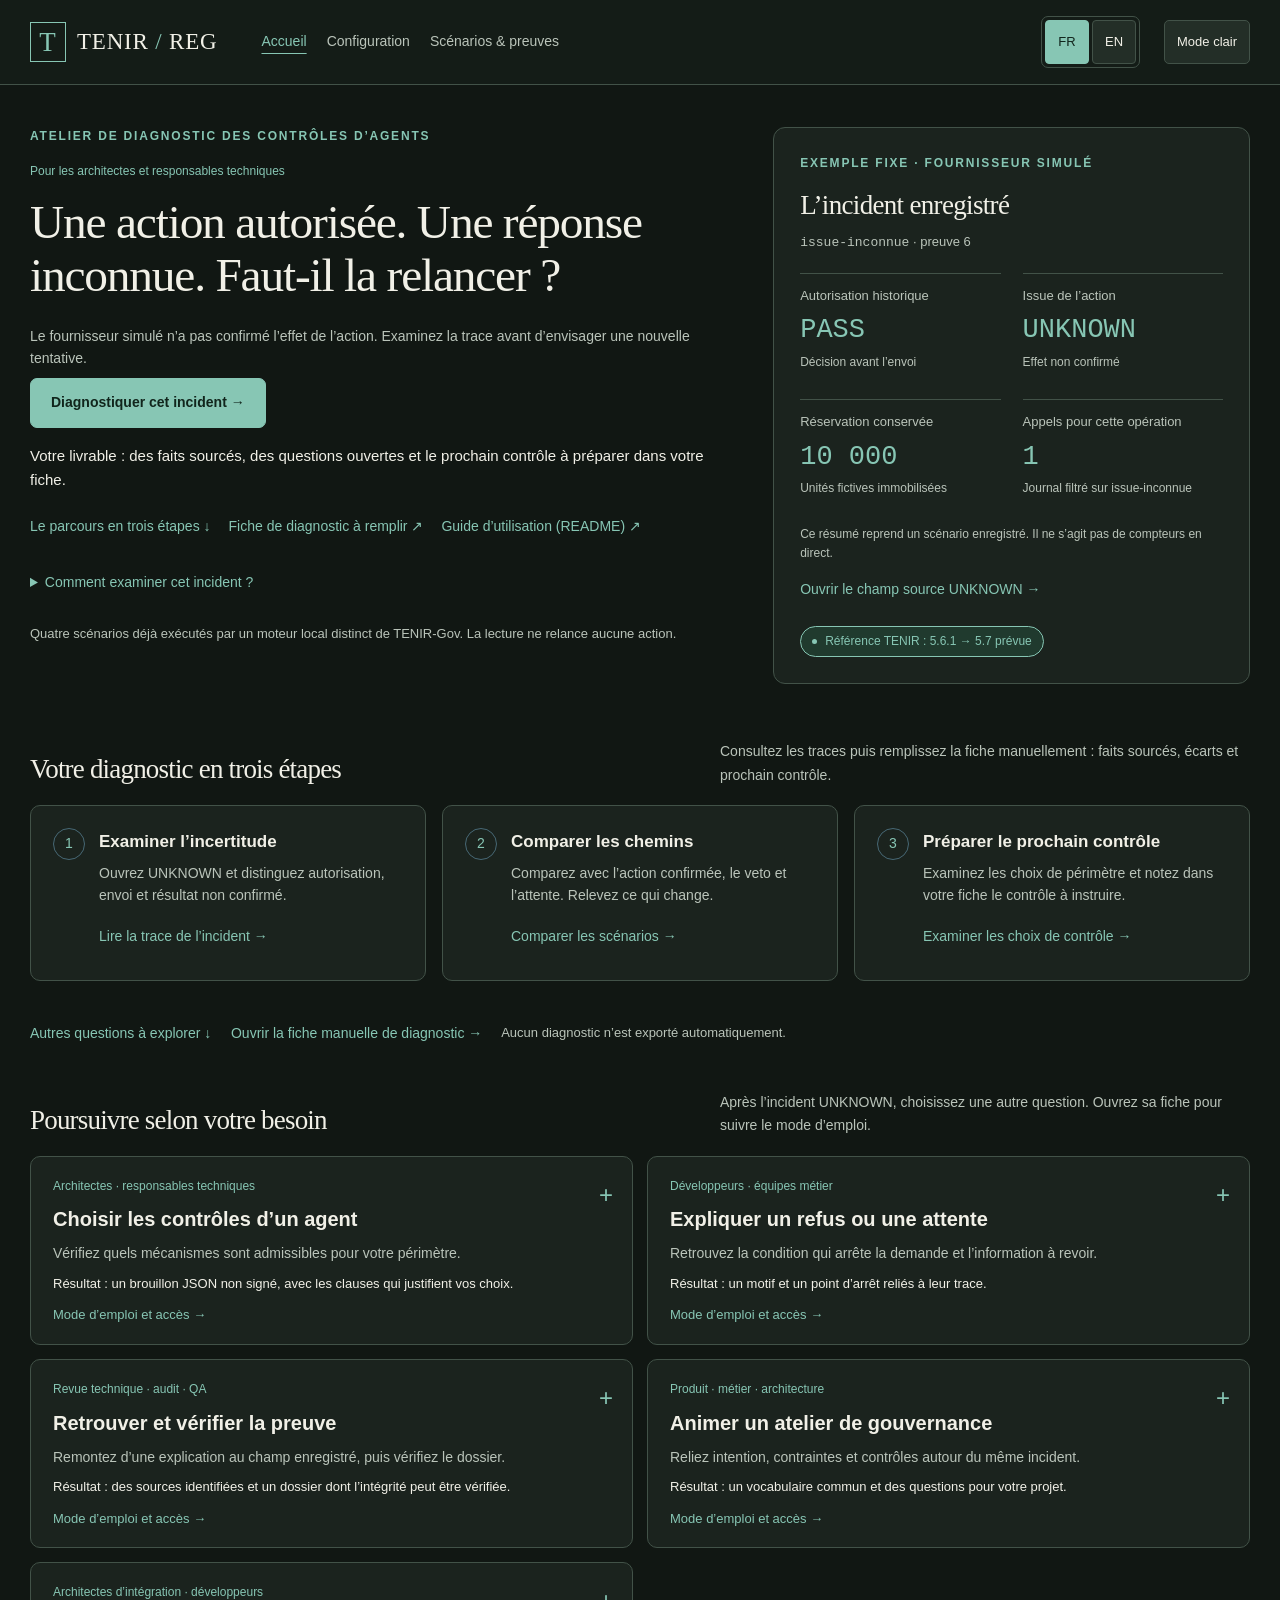
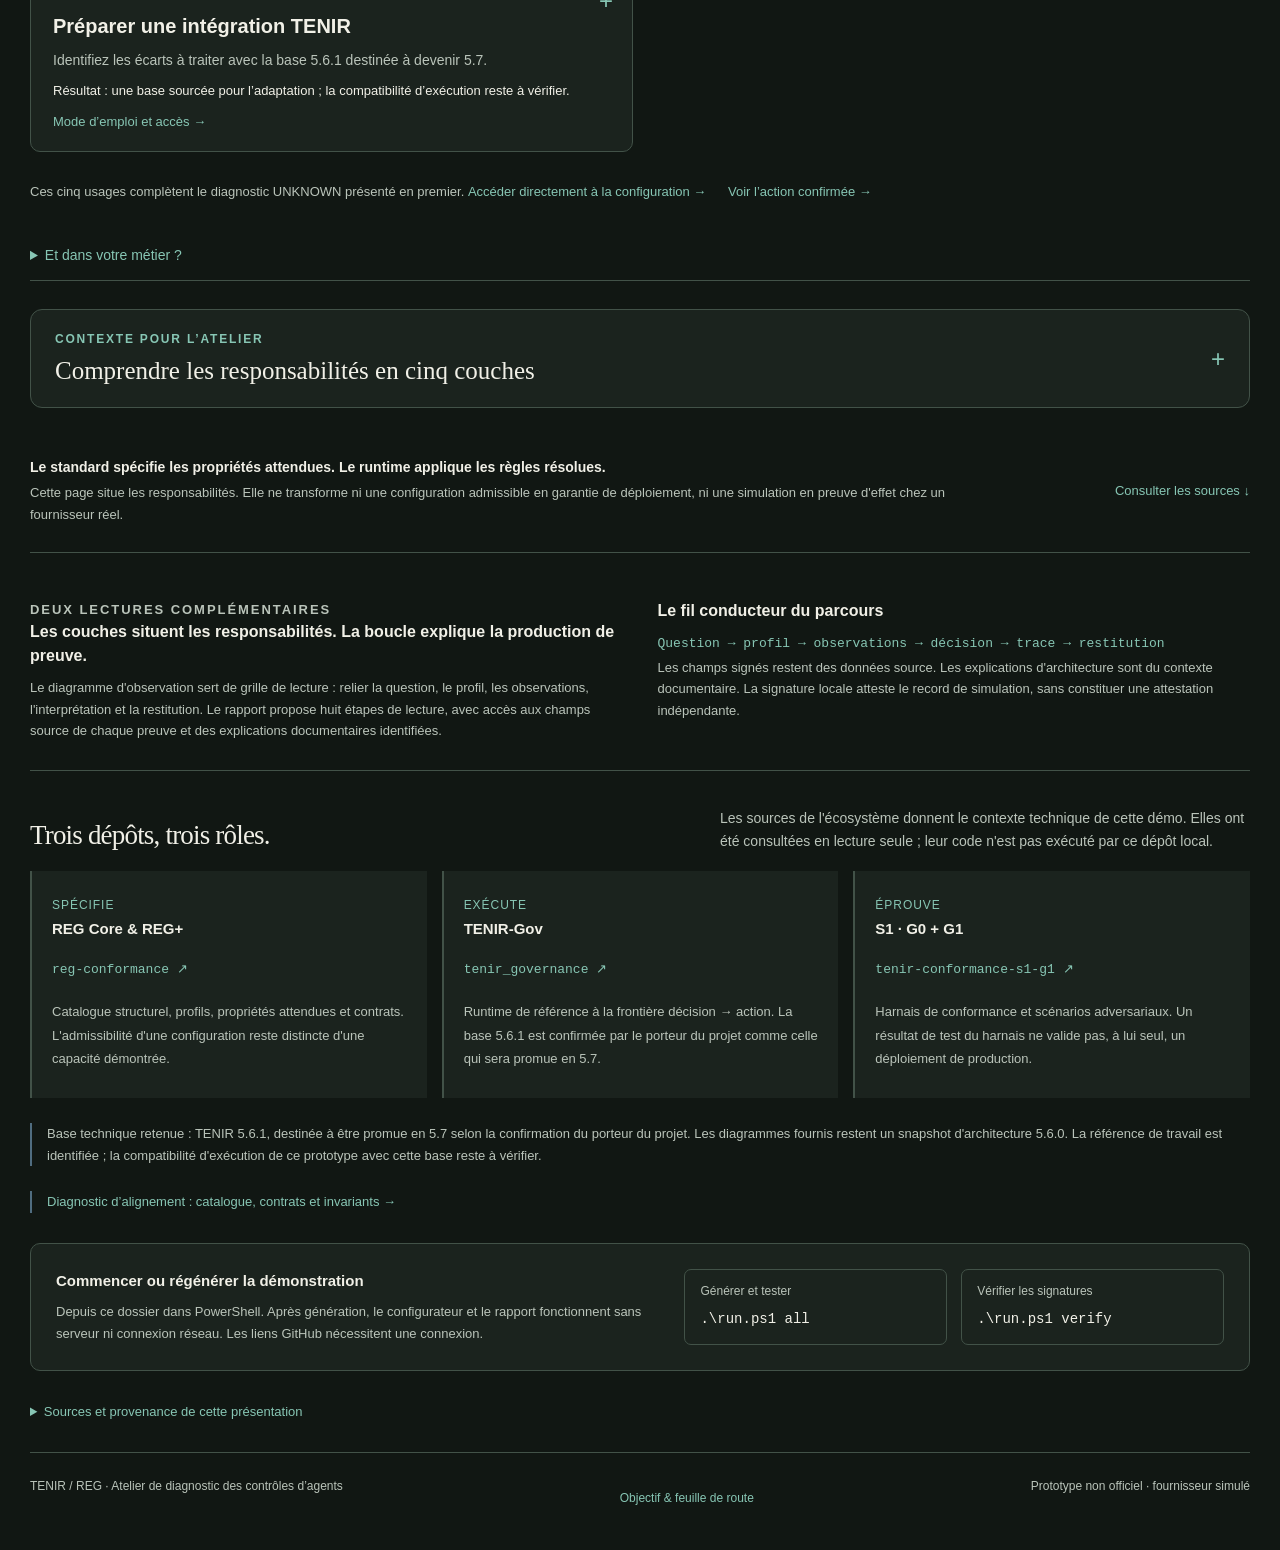
==== commit 69c9f451: "Lead with UNKNOWN diagnostics and split distribution kits" ====
--- a/index.html
+++ b/index.html
@@ -1,7 +1,7 @@
 <!doctype html>
 <html lang="fr"><head><meta charset="utf-8"><meta name="viewport" content="width=device-width,initial-scale=1">
-<title data-fr="TENIR/REG — Architecture et démonstration" data-en="TENIR/REG — Architecture and demo">TENIR/REG — Architecture et démonstration</title>
-<meta name="description" content="Comprendre l'architecture TENIR en cinq couches, explorer les règles et examiner les preuves d'une démonstration locale. Cible d'alignement : TENIR 5.7.">
+<title data-fr="TENIR/REG — Atelier de diagnostic des contrôles d’agents" data-en="TENIR/REG — Agent control diagnostic workshop">TENIR/REG — Atelier de diagnostic des contrôles d’agents</title>
+<meta name="description" content="Atelier pour architectes et responsables techniques : diagnostiquer une action autorisée dont le résultat reste inconnu, examiner ses preuves et préparer le prochain contrôle. Base TENIR 5.6.1 destinée à devenir 5.7.">
 <style>
 :root{color-scheme:dark;--bg:#08131e;--panel:#102232;--line:#2a4152;--text:#e9f1f6;--muted:#a5b8c6;--cyan:#65ded5;--green:#a4dfbd;--violet:#c2b3f0}*{box-sizing:border-box}html{scroll-behavior:smooth;scroll-padding-top:24px}body{margin:0;background:radial-gradient(ellipse at 0 0,#173d4b8a,transparent 52%),var(--bg);color:var(--text);font:15px/1.65 'Segoe UI',sans-serif}a{color:var(--cyan);text-decoration:none}a:hover{text-decoration:underline}button{font:inherit;cursor:pointer}button:focus-visible,a:focus-visible,summary:focus-visible{outline:3px solid var(--cyan);outline-offset:4px}[hidden]{display:none!important}.container{max-width:1320px;margin:auto;padding:0 30px}.topbar{border-bottom:1px solid var(--line);background:#091723d9}.topbar>.container{min-height:84px;display:flex;align-items:center;gap:38px}.brand{color:var(--text);font-weight:750;letter-spacing:.07em;display:flex;gap:11px;align-items:center;white-space:nowrap}.brand-icon{width:33px;height:33px;display:grid;place-items:center;background:var(--cyan);color:#123137;border-radius:7px;font-size:20px}.topbar nav{display:flex;gap:26px;margin-left:20px;font-size:12px}.topbar nav a{color:var(--muted)}.language-switch{display:flex;gap:3px;margin-left:auto;padding:3px;border:1px solid var(--line);border-radius:7px}.language-switch button{border:0;border-radius:4px;padding:5px 10px;color:var(--muted);background:transparent;font-size:11px}.language-switch button[aria-pressed=true]{background:var(--cyan);color:#102f32}.hero{display:grid;grid-template-columns:minmax(0,1.05fr) minmax(420px,1fr);gap:65px;padding-top:56px;padding-bottom:38px;align-items:center}.eyebrow{font-size:10px;font-weight:650;letter-spacing:.15em;color:var(--cyan);margin:0 0 15px}.version{display:inline-flex;gap:8px;align-items:center;border:1px solid #3c6167;background:#14323a65;border-radius:20px;padding:5px 11px;color:var(--cyan);font-size:10px;margin-bottom:24px}.version-dot{width:5px;height:5px;border-radius:50%;background:var(--cyan)}h1{font-size:clamp(36px,4vw,53px);font-weight:620;letter-spacing:-.045em;line-height:1.12;margin:0 0 23px}.title-muted{color:var(--muted)}.hero-copy{color:var(--muted);max-width:530px;font-size:14px;line-height:1.9;margin-bottom:23px}.actions{display:flex;gap:12px;flex-wrap:wrap}.primary,.secondary{display:inline-flex;align-items:center;justify-content:center;min-height:44px;padding:10px 17px;border:1px solid var(--line);border-radius:7px;font-size:12px;font-weight:600}.primary{background:var(--cyan);border-color:var(--cyan);color:#102e32}.primary:hover{background:#9ee9e1;text-decoration:none}.secondary{color:var(--text)}.secondary:hover{background:#142d3b;text-decoration:none}.hero-note{font-size:11px;color:var(--muted);margin-top:18px;max-width:490px}.architecture-heading{display:flex;justify-content:space-between;gap:12px;align-items:baseline;margin-bottom:15px}.architecture-heading h2{font-size:18px;line-height:1.3;margin:0;letter-spacing:-.02em}.architecture-heading small{font:10px Consolas,monospace;color:var(--muted);white-space:nowrap}.layer-stack{display:grid;gap:8px}.layer{display:grid;grid-template-columns:28px minmax(0,1fr) auto;gap:12px;align-items:center;width:100%;min-height:64px;text-align:left;border:1px solid var(--line);border-radius:9px;background:#0e1e2b;color:var(--text);padding:11px 15px;transition:background .15s,border-color .15s}.layer:hover{background:#183343;border-color:#547183}.layer[aria-pressed=true]{background:#14343c;border-color:var(--cyan)}.layer-number{font:12px Consolas,monospace;color:#7696aa}.layer[aria-pressed=true] .layer-number{color:var(--cyan)}.layer-name{display:block;font-size:13px;font-weight:600}.layer-role{display:block;color:var(--muted);font-size:10px;margin-top:2px}.layer-tag{font-size:9px;color:var(--muted);border:1px solid var(--line);border-radius:20px;padding:3px 8px}.layer-tag.demo{color:var(--cyan);border-color:#3c646b}.stack-note{font-size:10px;color:var(--muted);margin:12px 0 0}.context-strip{display:flex;align-items:center;justify-content:space-between;gap:22px;padding:20px 0 27px;border-bottom:1px solid var(--line);font-size:12px}.context-strip strong{font-weight:550;display:block}.context-strip p{margin:3px 0 0;color:var(--muted);font-size:11px;max-width:950px}.context-strip>a{white-space:nowrap;font-size:11px}.layer-detail{display:grid;grid-template-columns:minmax(250px,.8fr) minmax(0,1.4fr);gap:40px;padding:30px;border:1px solid var(--line);border-radius:12px;background:var(--panel);margin-top:28px}.layer-detail h2{font-size:25px;letter-spacing:-.03em;line-height:1.25;margin:7px 0 13px}.status{display:inline-block;font-size:10px;border:1px solid #476373;color:var(--muted);border-radius:20px;padding:4px 10px}.status[data-status=LOCAL_DEMO]{color:var(--cyan);border-color:#4c807b}.status[data-status=ILLUSTRATED_SUBSET]{color:var(--violet);border-color:#706285}.detail-meta{display:grid;grid-template-columns:1fr 1fr;gap:16px;margin-top:20px}.detail-meta dt{font-size:10px;color:var(--muted);margin-bottom:3px}.detail-meta dd{font-size:12px;margin:0}.detail-body p{font-size:13px;line-height:1.8;color:var(--muted);margin:7px 0 18px}.detail-body h3{font-size:12px;font-weight:600;color:var(--text);margin:0}.section-head{display:flex;justify-content:space-between;align-items:end;gap:25px;margin:44px 0 18px}.section-head h2{font-size:27px;line-height:1.25;letter-spacing:-.03em;margin:0}.section-head p{max-width:530px;font-size:12px;color:var(--muted);margin:0}.utility-grid{display:grid;grid-template-columns:repeat(3,minmax(0,1fr));gap:16px}.utility-card{padding:24px;border:1px solid var(--line);border-radius:10px;background:#0e1d2b}.utility-card .number{font:11px Consolas,monospace;color:var(--cyan)}.utility-card h3{font-size:17px;line-height:1.4;margin:17px 0 11px;letter-spacing:-.02em}.utility-card p{font-size:12px;color:var(--muted);line-height:1.8;margin:0 0 18px}.utility-card a{font-size:11px}.reading{display:grid;grid-template-columns:1fr 1fr;gap:35px;padding:28px 0;margin-top:18px;border-bottom:1px solid var(--line)}.reading h3{font-size:14px;line-height:1.5;margin:0 0 9px}.reading p{color:var(--muted);font-size:12px;margin:0}.reading-flow{font:11px/1.9 Consolas,monospace;color:#c3d8e5!important}.repos{display:grid;grid-template-columns:repeat(3,minmax(0,1fr));gap:15px}.repo{padding:20px;border-left:2px solid #3b5a6e;background:#0c1b27}.repo h3{font-size:13px;margin:0 0 6px}.repo .repo-verb{color:var(--cyan);font-size:10px;letter-spacing:.08em;text-transform:uppercase}.repo p{font-size:11px;color:var(--muted);line-height:1.8;margin:8px 0}.repo a{font:11px/1.6 Consolas,monospace;overflow-wrap:anywhere}.source-note{color:var(--muted);font-size:11px;line-height:1.8;margin:17px 0}.source-note a{white-space:nowrap}.setup{display:grid;grid-template-columns:1.1fr 1fr;gap:35px;padding:25px;background:#112431;border:1px solid var(--line);border-radius:10px;margin:30px 0}.setup h3{font-size:15px;margin:0 0 8px}.setup p{color:var(--muted);font-size:12px;margin:0}.commands{display:grid;grid-template-columns:1fr 1fr;gap:14px;align-items:center}.command{padding:12px 15px;border:1px solid #355264;border-radius:7px;background:#0b1b27}.command span{display:block;color:var(--muted);font-size:9px;margin-bottom:4px}.command code{font:12px Consolas,monospace;color:var(--text)}details{margin:15px 0 30px;font-size:11px;color:var(--muted)}summary{cursor:pointer;color:var(--cyan)}.sources-list{display:flex;gap:12px 24px;flex-wrap:wrap;list-style:none;padding:12px 0 0;margin:0}.release-note{font-size:11px;color:var(--muted);border-left:2px solid #506d80;padding-left:15px;margin:25px 0}footer{display:flex;justify-content:space-between;gap:15px;flex-wrap:wrap;border-top:1px solid var(--line);padding:24px 0 30px;color:var(--muted);font-size:10px}footer a{font-size:10px}.skip{position:absolute;top:-60px;left:20px;padding:10px;background:var(--panel)}.skip:focus{top:10px}
 @media(max-width:1050px){.hero{gap:30px;grid-template-columns:1fr 1fr}.layer-tag{display:none}.layer{grid-template-columns:23px minmax(0,1fr)}.layer-detail{gap:24px}.topbar nav{gap:16px;margin-left:0}.setup{gap:20px}.commands{grid-template-columns:1fr}}
@@ -15,9 +15,11 @@
 @media(max-width:420px){.primary,.secondary{width:100%}.layer-detail summary{flex-wrap:wrap}.layer-detail .status{max-width:none}.topbar nav{gap:6px 15px}.hero{padding-top:28px}.hero h1{font-size:36px}.journey-steps h3{font-size:17px}.detail-meta{grid-template-columns:1fr}.layer-detail summary .eyebrow{font-size:12px}.layer-name{font-size:14px}}
 @media(prefers-reduced-motion:reduce){html{scroll-behavior:auto}.layer{transition:none}}
 
-/* Concrete uses: visible value and action, optional instructions. */
-.hero-resources{display:flex;flex-wrap:wrap;gap:0 20px;margin:14px 0 0}.hero-resources a{display:inline-flex;align-items:center;min-height:44px;font-size:14px}.use-case-grid{display:grid;grid-template-columns:repeat(3,minmax(0,1fr));gap:18px}.use-case-card{display:flex;flex-direction:column;min-width:0;padding:24px;border:1px solid var(--line);border-radius:12px;background:var(--panel);overflow-wrap:anywhere}.use-case-audience{font-size:12px;color:var(--accent);margin:0 0 12px}.use-case-card h3{font-size:21px;line-height:1.3;margin:0 0 14px}.use-case-benefit{font-size:15px;line-height:1.7;color:var(--muted);margin:0 0 12px}.use-case-card details{font-size:14px;margin:4px 0 12px}.use-case-card details a{display:inline-flex;align-items:center;min-height:44px}.use-case-card summary{min-height:44px;padding:10px 0;line-height:1.5}.use-case-steps{padding-left:22px;margin:12px 0}.use-case-steps li{margin:10px 0}.use-case-result{border-top:1px solid var(--line);padding-top:14px;color:var(--text)}.use-case-action{display:inline-flex;align-items:center;min-height:44px;font-size:14px;margin-top:auto;padding:8px 0}.use-case-scope{color:var(--muted);font-size:14px;line-height:1.7;margin:18px 0}.business-examples{margin:24px 0 30px;padding:22px 26px;border-left:3px solid var(--accent);background:var(--panel-soft);border-radius:0 10px 10px 0}.business-examples h3{font-size:20px;margin:0 0 10px}.business-examples p,.business-examples li{font-size:14px;line-height:1.7;color:var(--muted)}.business-examples ul{padding-left:22px}.business-examples li{margin:8px 0}
-@media(max-width:1050px){.use-case-grid{grid-template-columns:repeat(2,minmax(0,1fr))}}@media(max-width:680px){.use-case-grid{grid-template-columns:1fr}.use-case-card{padding:21px}.hero-resources{display:block}.business-examples{padding:20px}.use-case-card h3{font-size:20px}}
+/* Incident first: fixed recorded facts, then optional tools and context. */
+.hero{grid-template-columns:minmax(0,1.25fr) minmax(320px,.85fr);gap:42px;padding-top:42px;padding-bottom:20px}.hero h1{font-size:clamp(36px,3.7vw,50px);max-width:690px}.hero-copy{max-width:670px;font-size:16px;line-height:1.7}.hero .use-case-audience{margin:0 0 14px}.hero-result{font-size:15px;line-height:1.65;margin:16px 0 0}.hero .use-case-action{margin:0;padding:12px 20px}.hero-resources{display:flex;flex-wrap:wrap;gap:0 18px;margin:12px 0 0}.hero-resources a,.quick-start-result a{display:inline-flex;align-items:center;min-height:44px;font-size:14px}.hero-note{max-width:670px;font-size:13px}.incident-howto{margin:12px 0;font-size:14px}.incident-howto summary{min-height:44px;padding:10px 0}.incident-snapshot{padding:26px;border:1px solid var(--line);border-radius:12px;background:var(--panel)}.incident-snapshot h2{font-size:27px;line-height:1.25;margin:0 0 8px}.snapshot-reference{color:var(--muted);font-size:13px;margin:0 0 20px}.incident-facts{display:grid;grid-template-columns:1fr 1fr;gap:20px 22px;margin:0}.incident-facts>div{border-top:1px solid var(--line);padding-top:12px;min-width:0}.incident-facts dt{font-size:13px;line-height:1.5;color:var(--muted)}.incident-facts dd{font:27px/1.35 Consolas,monospace;margin:7px 0;color:var(--accent);overflow-wrap:anywhere}.incident-facts dd span,.snapshot-note{display:block;font:12px/1.6 'Segoe UI',Arial,sans-serif;color:var(--muted);margin:4px 0}.snapshot-note{margin-top:20px}.incident-snapshot>a{display:inline-flex;align-items:center;min-height:44px;font-size:14px}.incident-snapshot .version{font-size:12px;margin:14px 0 0;display:flex;width:fit-content}.quick-start-result{font-size:13px;color:var(--muted);margin:0 0 30px}.quick-start-result a{margin-right:16px}
+.use-case-grid{display:grid;grid-template-columns:repeat(2,minmax(0,1fr));gap:14px;align-items:start}.use-case-card{min-width:0;border:1px solid var(--line);border-radius:10px;background:var(--panel);overflow-wrap:anywhere}.use-case-card>details{margin:0;font-size:14px}.use-case-card summary{display:block;position:relative;padding:20px 42px 18px 22px;list-style:none}.use-case-card summary::-webkit-details-marker{display:none}.use-case-card summary::after{content:'+';position:absolute;right:19px;top:18px;color:var(--accent);font-size:24px}.use-case-card details[open]>summary::after{content:'−'}.use-case-audience{display:block;font-size:12px;color:var(--accent);margin:0 0 10px}.use-case-title{display:block;font-size:20px;font-weight:600;line-height:1.35;color:var(--text);margin:0 0 9px}.use-case-benefit{display:block;font-size:14px;line-height:1.6;color:var(--muted);margin:0 0 9px}.use-case-result{display:block;color:var(--text)}.use-case-card .use-case-result{font-size:13px;line-height:1.6;margin:0}.use-case-open{display:block;font-size:13px;margin:10px 0 0;color:var(--accent)}.use-case-body{padding:0 22px 18px}.use-case-steps{padding-left:22px;margin:12px 0}.use-case-steps li{margin:10px 0;font-size:14px;line-height:1.65}.use-case-body a{display:inline-flex;align-items:center;min-height:44px;font-size:14px}.use-case-body p{margin:4px 0 0}.use-case-action{display:inline-flex;align-items:center;min-height:44px;font-size:14px}.use-case-scope{color:var(--muted);font-size:13px;line-height:1.7;margin:18px 0}.use-case-scope a{display:inline-flex;align-items:center;min-height:44px;margin-right:18px}.business-examples{margin:18px 0 24px;padding:0;border-bottom:1px solid var(--line);font-size:14px}.business-examples summary{min-height:48px;padding:12px 0}.business-examples p,.business-examples li{font-size:14px;line-height:1.7;color:var(--muted)}.business-examples ul{padding-left:22px}.business-examples li{margin:8px 0}.architecture-context{margin:28px 0}.architecture-context>details{border:1px solid var(--line);border-radius:12px;background:var(--panel);margin:0}.architecture-context>details>summary{display:flex;align-items:center;justify-content:space-between;gap:20px;min-height:86px;padding:20px 24px;list-style:none}.architecture-context>details>summary::-webkit-details-marker{display:none}.architecture-context>details>summary::after{content:'+';font-size:24px}.architecture-context>details[open]>summary::after{content:'−'}.architecture-context .eyebrow{display:block;margin:0 0 5px}.context-title{display:block;font:25px/1.3 Georgia,'Times New Roman',serif;color:var(--text)}.architecture-content{padding:6px 24px 24px;max-width:920px;margin:0 auto}.architecture-content .layer-detail summary{background:var(--panel-soft);border-radius:10px}.architecture-content .layer-stack{margin-top:20px}
+@media(max-width:900px){.hero{grid-template-columns:minmax(0,1fr);gap:24px}.hero h1{max-width:730px}.incident-snapshot{padding:22px}.incident-facts{grid-template-columns:repeat(4,minmax(0,1fr));gap:16px}.incident-facts dd{font-size:23px}.hero-copy{max-width:100%}}
+@media(max-width:680px){.use-case-grid{grid-template-columns:1fr;gap:12px}.use-case-card summary{padding:18px 40px 17px 19px}.use-case-body{padding:0 19px 17px}.hero{padding-top:30px}.hero h1{font-size:37px}.incident-facts{grid-template-columns:1fr 1fr;gap:20px}.hero-resources{gap:0 15px}.hero-resources a{font-size:13px}.architecture-context>details>summary{padding:18px}.architecture-content{padding:6px 16px 18px}.context-title{font-size:22px}.use-case-title{font-size:19px}.incident-snapshot .version{font-size:12px}}
 </style><style id="tenir-theme-style">/* The shared envelope follows the forthcoming TENIR website: framed monogram,
    serif display, quiet teal, ivory and near-black. No external font or asset. */
 :root,:root[data-theme=dark]{color-scheme:dark;--bg:#111713;--panel:#1b231e;--panel-soft:#232e27;--line:#425248;--border:#425248;--text:#f1f0e7;--muted:#bac4ba;--cyan:#87c6b4;--accent:#87c6b4;--accent-text:#11251c;--green:#add8b2;--amber:#e9c487;--red:#edaca4;--violet:#cfbfe5;--topbar:#141c17;--hover:#2a3930;--selected:#263e32;--code:#131c17;--valid-soft:#213a2b;--warn-soft:#3b3020;--error-soft:#3e2926;--accent-soft:#203a2e}
@@ -57,87 +59,43 @@
 <a class="skip" href="#main" data-fr="Aller au contenu" data-en="Skip to content">Aller au contenu</a>
 <header class="topbar"><div class="container"><a class="brand" href="index.html"><span class="brand-icon" aria-hidden="true">T</span><span class="brand-name">TENIR <span class="brand-slash">/</span> REG</span></a><nav aria-label="Navigation"><a href="index.html" aria-current="page" data-fr="Accueil" data-en="Home">Accueil</a><a href="output/configurator.html" data-fr="Configuration" data-en="Configuration">Configuration</a><a href="output/report.html#parcours" data-fr="Scénarios &amp; preuves" data-en="Scenarios &amp; evidence">Scénarios &amp; preuves</a></nav><div class="language-switch" id="language-controls" role="group" aria-label="Langue"><button type="button" id="language-fr" lang="fr" aria-pressed="true">FR</button><button type="button" id="language-en" lang="en" aria-pressed="false">EN</button></div><button id="theme-toggle" class="theme-toggle" type="button" aria-label="Passer en mode clair">Mode clair</button></div></header>
 <main class="container" id="main">
-<section class="hero"><div><div class="version"><span class="version-dot"></span><span data-fr="Base TENIR 5.6.1 → promotion 5.7" data-en="TENIR 5.6.1 base → promotion to 5.7">Base TENIR 5.6.1 → promotion 5.7</span></div><p class="eyebrow" data-fr="COMPRENDRE UNE DÉCISION, RETROUVER SA PREUVE" data-en="UNDERSTAND A DECISION, FIND ITS EVIDENCE">COMPRENDRE UNE DÉCISION, RETROUVER SA PREUVE</p><h1><span data-fr="De l'intention métier" data-en="From business intent">De l'intention métier</span><br><span class="title-muted" data-fr="à une décision vérifiable." data-en="to a verifiable decision.">à une décision vérifiable.</span></h1><p class="hero-copy" data-fr="Choisissez les contrôles d’un agent, expliquez une action bloquée et préparez une revue de preuves. Explorez les règles, comparez quatre scénarios et retrouvez les données signées qui expliquent chaque résultat." data-en="Choose controls for an agent, explain a blocked action and prepare an evidence review. Explore the rules, compare four scenarios and find the signed data explaining each outcome.">Choisissez les contrôles d’un agent, expliquez une action bloquée et préparez une revue de preuves. Explorez les règles, comparez quatre scénarios et retrouvez les données signées qui expliquent chaque résultat.</p><div class="actions"><a class="primary" id="entry-configurator" href="output/configurator.html" data-fr="Commencer le parcours guidé →" data-en="Start the guided journey →">Commencer le parcours guidé →</a><a class="secondary" id="entry-example" href="output/report.html?scenario=autorisation#parcours" data-fr="Voir un exemple autorisé" data-en="See an allowed example">Voir un exemple autorisé</a></div><p class="hero-resources"><a id="entry-use-cases" href="#use-cases" data-fr="Trouver mon cas d’usage ↓" data-en="Find my use case ↓">Trouver mon cas d’usage ↓</a><a id="readme-link" href="README.md" data-fr="Lire le guide d’utilisation (README) ↗" data-en="Read the user guide (README) ↗">Lire le guide d’utilisation (README) ↗</a></p><p class="hero-note" data-fr="Vous consultez quatre scénarios déjà exécutés par un moteur local distinct de TENIR-Gov. Changer de scénario affiche sa trace signée ; aucun nouvel appel fournisseur n'est lancé." data-en="You inspect four scenarios already executed by a local engine separate from TENIR-Gov. Changing scenarios displays their signed traces; it sends no new provider request.">Vous consultez quatre scénarios déjà exécutés par un moteur local distinct de TENIR-Gov. Changer de scénario affiche sa trace signée ; aucun nouvel appel fournisseur n'est lancé.</p></div>
-<section id="architecture" aria-labelledby="architecture-heading"><div class="architecture-heading"><h2 id="architecture-heading" data-fr="Une architecture en cinq couches" data-en="A five-layer architecture">Une architecture en cinq couches</h2><small data-fr="NIVEAUX 0 → 4" data-en="LEVELS 0 → 4">NIVEAUX 0 → 4</small></div><div class="layer-stack">
-<button id="layer-1" class="layer" type="button" data-level="0" aria-controls="layer-detail" aria-pressed="false"><span class="layer-number">00</span><span><span class="layer-name" data-fr="Règle métier" data-en="Business rule">Règle métier</span><span class="layer-role" data-fr="Formuler l'intention et le mandat" data-en="Express intent and mandate">Formuler l'intention et le mandat</span></span><span class="layer-tag" data-fr="Intention" data-en="Intent">Intention</span></button>
-<button id="layer-2" class="layer" type="button" data-level="1" aria-controls="layer-detail" aria-pressed="false"><span class="layer-number">01</span><span><span class="layer-name" data-fr="Contrainte réglementaire" data-en="Regulatory constraint">Contrainte réglementaire</span><span class="layer-role" data-fr="Identifier les obligations applicables" data-en="Identify applicable obligations">Identifier les obligations applicables</span></span><span class="layer-tag" data-fr="Exigence" data-en="Requirement">Exigence</span></button>
-<button id="layer-3" class="layer" type="button" data-level="2" aria-controls="layer-detail" aria-pressed="false"><span class="layer-number">02</span><span><span class="layer-name" data-fr="Acte de médiation" data-en="Act of mediation">Acte de médiation</span><span class="layer-role" data-fr="Traduire intention et hypothèses" data-en="Translate intent and assumptions">Traduire intention et hypothèses</span></span><span class="layer-tag" data-fr="Traduction" data-en="Translation">Traduction</span></button>
-<button id="layer-4" class="layer" type="button" data-level="3" aria-controls="layer-detail" aria-pressed="false"><span class="layer-number">03</span><span><span class="layer-name" data-fr="Standard REG Core &amp; REG+" data-en="REG Core &amp; REG+ standard">Standard REG Core &amp; REG+</span><span class="layer-role" data-fr="Définir profils, invariants et contrats" data-en="Define profiles, invariants and contracts">Définir profils, invariants et contrats</span></span><span class="layer-tag" data-fr="Spécification" data-en="Specification">Spécification</span></button>
-<button id="layer-5" class="layer" type="button" data-level="4" aria-controls="layer-detail" aria-pressed="true"><span class="layer-number">04</span><span><span class="layer-name" data-fr="Runtime TENIR-Gov" data-en="TENIR-Gov runtime">Runtime TENIR-Gov</span><span class="layer-role" data-fr="Évaluer, appliquer et tracer" data-en="Evaluate, enforce and record">Évaluer, appliquer et tracer</span></span><span class="layer-tag demo" data-fr="Démo locale distincte" data-en="Separate local demo">Démo locale distincte</span></button>
-</div><p class="stack-note" data-fr="Le cadre en cinq couches relie l'intention à l'action. Choisissez une couche pour lire son rôle dans la démo." data-en="The five-layer framework connects intent to action. Select a layer to read its role in the demo.">Le cadre en cinq couches relie l'intention à l'action. Choisissez une couche pour lire son rôle dans la démo.</p><details class="layer-detail" id="layer-detail"><summary><span><span class="eyebrow" data-fr="COUCHE SÉLECTIONNÉE" data-en="SELECTED LAYER">COUCHE SÉLECTIONNÉE</span><span id="layer-detail-title"></span></span><span class="status" id="layer-detail-status"></span></summary><div class="layer-detail-content"><dl class="detail-meta"><div><dt data-fr="Responsabilité" data-en="Responsibility">Responsabilité</dt><dd id="layer-detail-actor"></dd></div><div><dt data-fr="Résultat attendu" data-en="Expected output">Résultat attendu</dt><dd id="layer-detail-artifact"></dd></div></dl><div class="detail-body"><h3 data-fr="Rôle dans l'architecture" data-en="Role in the architecture">Rôle dans l'architecture</h3><p id="layer-detail-role"></p><h3 data-fr="Ce que cette démo illustre" data-en="What this demo illustrates">Ce que cette démo illustre</h3><p id="layer-detail-demo"></p></div></div></details></section></section>
-<section id="use-cases" aria-labelledby="use-cases-heading"><div id="utility">
-<div class="section-head"><h2 id="use-cases-heading" data-fr="Ce que vous pouvez en faire." data-en="What you can do with it.">Ce que vous pouvez en faire.</h2><p data-fr="Partez d’un besoin concret. Chaque usage mène à une fonction disponible et indique ce que vous pouvez en retirer." data-en="Start with a concrete need. Each use leads to an available function and explains what you can get from it.">Partez d’un besoin concret. Chaque usage mène à une fonction disponible et indique ce que vous pouvez en retirer.</p></div>
-<div class="use-case-grid">
-<article id="usecase-architecture" class="use-case-card" data-use-case="architecture">
-<p class="use-case-audience" data-fr="Architectes · responsables techniques" data-en="Architects · technical leads">Architectes · responsables techniques</p>
-<h3 data-fr="Choisir une architecture compatible" data-en="Choose a compatible architecture">Choisir une architecture compatible</h3>
-<p class="use-case-benefit" data-fr="Vous préparez le contrôle d’un agent. Identifiez les mécanismes compatibles avec votre périmètre et justifiez les choix avant de les transmettre à l’équipe." data-en="You are designing controls for an agent. Identify mechanisms compatible with your scope and justify your choices before handing them to the team.">Vous préparez le contrôle d’un agent. Identifiez les mécanismes compatibles avec votre périmètre et justifiez les choix avant de les transmettre à l’équipe.</p>
-<details><summary><span data-fr="Mode d’emploi et résultat" data-en="How to use it and what you get">Mode d’emploi et résultat</span></summary><ol class="use-case-steps">
+<article class="hero" id="usecase-unknown" data-use-case="unknown" aria-labelledby="incident-heading"><div>
+<p class="eyebrow" data-fr="ATELIER DE DIAGNOSTIC DES CONTRÔLES D’AGENTS" data-en="AGENT CONTROL DIAGNOSTIC WORKSHOP">ATELIER DE DIAGNOSTIC DES CONTRÔLES D’AGENTS</p><p class="use-case-audience" data-fr="Pour les architectes et responsables techniques" data-en="For architects and technical leads">Pour les architectes et responsables techniques</p><h1 id="incident-heading" data-fr="Une action autorisée. Une réponse inconnue. Faut-il la relancer ?" data-en="An action was authorized. The outcome is unknown. Should you retry it?">Une action autorisée. Une réponse inconnue. Faut-il la relancer ?</h1><p class="hero-copy use-case-benefit" data-fr="Le fournisseur simulé n’a pas confirmé l’effet de l’action. Examinez la trace avant d’envisager une nouvelle tentative." data-en="The simulated provider has not confirmed the action’s effect. Examine the trace before considering a retry.">Le fournisseur simulé n’a pas confirmé l’effet de l’action. Examinez la trace avant d’envisager une nouvelle tentative.</p><div class="actions"><a class="primary use-case-action" id="usecase-unknown-action" href="output/report.html?scenario=issue-inconnue&amp;loop=execution#proof-loop" data-fr="Diagnostiquer cet incident →" data-en="Diagnose this incident →">Diagnostiquer cet incident →</a></div>
+<p class="use-case-result hero-result" data-fr="Votre livrable : des faits sourcés, des questions ouvertes et le prochain contrôle à préparer dans votre fiche." data-en="Your takeaway: sourced facts, open questions and a next control to prepare in your worksheet.">Votre livrable : des faits sourcés, des questions ouvertes et le prochain contrôle à préparer dans votre fiche.</p><p class="hero-resources"><a id="entry-quick-start" href="#quick-start" data-fr="Le parcours en trois étapes ↓" data-en="The three-step journey ↓">Le parcours en trois étapes ↓</a><a id="worksheet-link" href="DIAGNOSTIC_ATELIER.md" data-fr="Fiche de diagnostic à remplir ↗" data-en="Diagnostic worksheet to complete ↗">Fiche de diagnostic à remplir ↗</a><a id="readme-link" href="README.md" data-fr="Guide d’utilisation (README) ↗" data-en="User guide (README) ↗">Guide d’utilisation (README) ↗</a></p>
+<details class="incident-howto"><summary data-fr="Comment examiner cet incident ?" data-en="How do you examine this incident?">Comment examiner cet incident ?</summary><ol class="use-case-steps">
+<li data-fr="Ouvrez l’étape Exécution du scénario « issue inconnue »." data-en="Open the Execution step of the unknown-outcome scenario.">Ouvrez l’étape Exécution du scénario « issue inconnue ».</li><li data-fr="Comparez le PASS historique, l’issue UNKNOWN, la réservation et les appels de cette opération." data-en="Compare historical PASS, UNKNOWN outcome, the reservation and calls for this operation.">Comparez le PASS historique, l’issue UNKNOWN, la réservation et les appels de cette opération.</li><li data-fr="Ouvrez les sources et notez dans la fiche ce qui reste à vérifier avant une prochaine action." data-en="Open the sources and note what still needs checking in the worksheet before a next action.">Ouvrez les sources et notez dans la fiche ce qui reste à vérifier avant une prochaine action.</li></ol></details>
+<p class="hero-note" data-fr="Quatre scénarios déjà exécutés par un moteur local distinct de TENIR-Gov. La lecture ne relance aucune action." data-en="Four scenarios already executed by a local engine separate from TENIR-Gov. Reading their traces triggers no action.">Quatre scénarios déjà exécutés par un moteur local distinct de TENIR-Gov. La lecture ne relance aucune action.</p></div>
+<aside class="incident-snapshot" aria-labelledby="snapshot-heading" data-incident-operation="issue-inconnue" data-incident-record-sequence="6">
+<p class="eyebrow" data-fr="EXEMPLE FIXE · FOURNISSEUR SIMULÉ" data-en="FIXED EXAMPLE · SIMULATED PROVIDER">EXEMPLE FIXE · FOURNISSEUR SIMULÉ</p><h2 id="snapshot-heading" data-fr="L’incident enregistré" data-en="The recorded incident">L’incident enregistré</h2><p class="snapshot-reference"><code>issue-inconnue</code> · <span data-fr="preuve 6" data-en="record 6">preuve 6</span></p><dl class="incident-facts"><div><dt data-fr="Autorisation historique" data-en="Historical authorization">Autorisation historique</dt><dd data-incident-field="verdict" data-value="PASS">PASS<span data-fr="Décision avant l’envoi" data-en="Decision before dispatch">Décision avant l’envoi</span></dd></div><div><dt data-fr="Issue de l’action" data-en="Action outcome">Issue de l’action</dt><dd data-incident-field="outcome" data-value="UNKNOWN">UNKNOWN<span data-fr="Effet non confirmé" data-en="Effect unconfirmed">Effet non confirmé</span></dd></div><div><dt data-fr="Réservation conservée" data-en="Reservation retained">Réservation conservée</dt><dd data-incident-field="reserved" data-value="10000">10 000<span data-fr="Unités fictives immobilisées" data-en="Fictional units tied up">Unités fictives immobilisées</span></dd></div><div><dt data-fr="Appels pour cette opération" data-en="Calls for this operation">Appels pour cette opération</dt><dd data-incident-field="calls" data-value="1">1<span data-fr="Journal filtré sur issue-inconnue" data-en="Journal filtered to issue-inconnue">Journal filtré sur issue-inconnue</span></dd></div></dl>
+<p class="snapshot-note" data-fr="Ce résumé reprend un scénario enregistré. Il ne s’agit pas de compteurs en direct." data-en="This summary describes a recorded scenario. These are not live counters.">Ce résumé reprend un scénario enregistré. Il ne s’agit pas de compteurs en direct.</p><a id="incident-source" href="output/report.html?scenario=issue-inconnue&amp;loop=execution&amp;source_seq=6&amp;source_ptr=%2Fpayload%2Foperation_state#proof-loop" data-fr="Ouvrir le champ source UNKNOWN →" data-en="Open the UNKNOWN source field →">Ouvrir le champ source UNKNOWN →</a>
+<div class="version"><span class="version-dot"></span><span data-fr="Référence TENIR : 5.6.1 → 5.7 prévue" data-en="TENIR reference: 5.6.1 → planned 5.7">Référence TENIR : 5.6.1 → 5.7 prévue</span></div></aside></article>
+<section class="journey-overview" id="journey" aria-labelledby="journey-heading"><div id="quick-start"><div class="section-head"><h2 id="journey-heading" data-fr="Votre diagnostic en trois étapes" data-en="Your diagnostic in three steps">Votre diagnostic en trois étapes</h2><p data-fr="Consultez les traces puis remplissez la fiche manuellement : faits sourcés, écarts et prochain contrôle." data-en="Inspect the traces, then complete the worksheet manually: sourced facts, gaps and a next control.">Consultez les traces puis remplissez la fiche manuellement : faits sourcés, écarts et prochain contrôle.</p></div><ol class="journey-steps"><li><span class="journey-number">1</span><div><h3 data-fr="Examiner l’incertitude" data-en="Examine uncertainty">Examiner l’incertitude</h3><p data-fr="Ouvrez UNKNOWN et distinguez autorisation, envoi et résultat non confirmé." data-en="Open UNKNOWN and distinguish authorization, dispatch and the unconfirmed outcome.">Ouvrez UNKNOWN et distinguez autorisation, envoi et résultat non confirmé.</p><a id="journey-evidence" href="output/report.html?scenario=issue-inconnue&amp;loop=execution#proof-loop" data-fr="Lire la trace de l’incident →" data-en="Read the incident trace →">Lire la trace de l’incident →</a></div></li><li><span class="journey-number">2</span><div><h3 data-fr="Comparer les chemins" data-en="Compare paths">Comparer les chemins</h3><p data-fr="Comparez avec l’action confirmée, le veto et l’attente. Relevez ce qui change." data-en="Compare with the confirmed action, veto and hold. Note what changes.">Comparez avec l’action confirmée, le veto et l’attente. Relevez ce qui change.</p><a id="journey-scenarios" href="output/report.html?scenario=autorisation#parcours" data-fr="Comparer les scénarios →" data-en="Compare scenarios →">Comparer les scénarios →</a></div></li><li><span class="journey-number">3</span><div><h3 data-fr="Préparer le prochain contrôle" data-en="Prepare the next control">Préparer le prochain contrôle</h3><p data-fr="Examinez les choix de périmètre et notez dans votre fiche le contrôle à instruire." data-en="Review scope choices and note the control to investigate in your worksheet.">Examinez les choix de périmètre et notez dans votre fiche le contrôle à instruire.</p><a id="journey-configurator" href="output/configurator.html" data-fr="Examiner les choix de contrôle →" data-en="Review control choices →">Examiner les choix de contrôle →</a></div></li></ol><p class="quick-start-result"><a id="entry-use-cases" href="#use-cases" data-fr="Autres questions à explorer ↓" data-en="Other questions to explore ↓">Autres questions à explorer ↓</a> <a href="DIAGNOSTIC_ATELIER.md" data-fr="Ouvrir la fiche manuelle de diagnostic →" data-en="Open the manual diagnostic worksheet →">Ouvrir la fiche manuelle de diagnostic →</a> <span data-fr="Aucun diagnostic n’est exporté automatiquement." data-en="No diagnostic is exported automatically.">Aucun diagnostic n’est exporté automatiquement.</span></p></div></section>
+<section id="use-cases" aria-labelledby="use-cases-heading"><div id="utility"><div class="section-head"><h2 id="use-cases-heading" data-fr="Poursuivre selon votre besoin" data-en="Continue with your own question">Poursuivre selon votre besoin</h2><p data-fr="Après l’incident UNKNOWN, choisissez une autre question. Ouvrez sa fiche pour suivre le mode d’emploi." data-en="After the UNKNOWN incident, choose another question. Expand its card to follow the instructions.">Après l’incident UNKNOWN, choisissez une autre question. Ouvrez sa fiche pour suivre le mode d’emploi.</p></div><div class="use-case-grid"><article id="usecase-architecture" class="use-case-card" data-use-case="architecture" aria-labelledby="usecase-architecture-title"><details><summary><span class="use-case-audience" data-fr="Architectes · responsables techniques" data-en="Architects · technical leads">Architectes · responsables techniques</span><span class="use-case-title" id="usecase-architecture-title" data-fr="Choisir les contrôles d’un agent" data-en="Choose controls for an agent">Choisir les contrôles d’un agent</span><span class="use-case-benefit" data-fr="Vérifiez quels mécanismes sont admissibles pour votre périmètre." data-en="Check which mechanisms are admissible for your scope.">Vérifiez quels mécanismes sont admissibles pour votre périmètre.</span><span class="use-case-result" data-fr="Résultat : un brouillon JSON non signé, avec les clauses qui justifient vos choix." data-en="Result: an unsigned JSON draft, with clauses explaining your choices.">Résultat : un brouillon JSON non signé, avec les clauses qui justifient vos choix.</span><span class="use-case-open" data-fr="Mode d’emploi et accès →" data-en="How to use it and open it →">Mode d’emploi et accès →</span></summary><div class="use-case-body"><ol class="use-case-steps">
 <li data-fr="Choisissez les quatre axes du configurateur." data-en="Choose the four configurator axes.">Choisissez les quatre axes du configurateur.</li>
 <li data-fr="Si un choix est incompatible, lisez les clauses et comparez les corrections minimales." data-en="If a choice is incompatible, read its clauses and compare the smallest corrections.">Si un choix est incompatible, lisez les clauses et comparez les corrections minimales.</li>
 <li data-fr="Conservez vos choix ou appliquez une correction, puis exportez votre configuration." data-en="Keep your choices or apply a correction, then export your configuration.">Conservez vos choix ou appliquez une correction, puis exportez votre configuration.</li>
-</ol><p class="use-case-result"><strong><span data-fr="Vous obtenez : " data-en="You get: ">Vous obtenez : </span></strong><span data-fr="Un brouillon JSON non signé et les règles qui expliquent vos choix. Admissibilité et support du moteur restent visibles séparément." data-en="An unsigned JSON draft and the rules explaining your choices. Admissibility and engine support remain visible separately.">Un brouillon JSON non signé et les règles qui expliquent vos choix. Admissibilité et support du moteur restent visibles séparément.</span></p><p><a id="entry-rules" href="output/configurator.html#rules-scope" data-fr="Consulter directement les clauses →" data-en="Go straight to the clauses →">Consulter directement les clauses →</a></p></details>
-<a id="usecase-architecture-action" class="use-case-action" href="output/configurator.html?step=1#workspace" data-fr="Préparer une configuration →" data-en="Prepare a configuration →">Préparer une configuration →</a>
-</article>
-<article id="usecase-refusal" class="use-case-card" data-use-case="refusal">
-<p class="use-case-audience" data-fr="Développeurs · équipes métier" data-en="Developers · business teams">Développeurs · équipes métier</p>
-<h3 data-fr="Expliquer pourquoi une action s’arrête" data-en="Explain why an action stops">Expliquer pourquoi une action s’arrête</h3>
-<p class="use-case-benefit" data-fr="Une demande est refusée ou mise en attente. Retrouvez la condition en cause pour savoir quelle information ou hypothèse doit être revue." data-en="A request is refused or held. Find the condition responsible so you know which information or assumption needs review.">Une demande est refusée ou mise en attente. Retrouvez la condition en cause pour savoir quelle information ou hypothèse doit être revue.</p>
-<details><summary><span data-fr="Mode d’emploi et résultat" data-en="How to use it and what you get">Mode d’emploi et résultat</span></summary><ol class="use-case-steps">
+</ol><a id="usecase-architecture-action" class="use-case-action" href="output/configurator.html?step=1#workspace" data-fr="Préparer une configuration →" data-en="Prepare a configuration →">Préparer une configuration →</a><p><a id="entry-rules" href="output/configurator.html#rules-scope" data-fr="Consulter directement les clauses →" data-en="Go straight to the clauses →">Consulter directement les clauses →</a></p></div></details></article>
+<article id="usecase-refusal" class="use-case-card" data-use-case="refusal" aria-labelledby="usecase-refusal-title"><details><summary><span class="use-case-audience" data-fr="Développeurs · équipes métier" data-en="Developers · business teams">Développeurs · équipes métier</span><span class="use-case-title" id="usecase-refusal-title" data-fr="Expliquer un refus ou une attente" data-en="Explain a refusal or a hold">Expliquer un refus ou une attente</span><span class="use-case-benefit" data-fr="Retrouvez la condition qui arrête la demande et l’information à revoir." data-en="Find the condition stopping a request and the information to review.">Retrouvez la condition qui arrête la demande et l’information à revoir.</span><span class="use-case-result" data-fr="Résultat : un motif et un point d’arrêt reliés à leur trace." data-en="Result: a reason and stopping point linked to their recorded trace.">Résultat : un motif et un point d’arrêt reliés à leur trace.</span><span class="use-case-open" data-fr="Mode d’emploi et accès →" data-en="How to use it and open it →">Mode d’emploi et accès →</span></summary><div class="use-case-body"><ol class="use-case-steps">
 <li data-fr="Ouvrez le scénario de veto et son interprétation." data-en="Open the veto scenario and its interpretation.">Ouvrez le scénario de veto et son interprétation.</li>
 <li data-fr="Comparez-le au scénario d’attente pour observation absente." data-en="Compare it with the hold scenario caused by a missing observation.">Comparez-le au scénario d’attente pour observation absente.</li>
 <li data-fr="Ouvrez la source du motif et vérifiez l’absence d’envoi." data-en="Open the reason’s source and check that nothing was dispatched.">Ouvrez la source du motif et vérifiez l’absence d’envoi.</li>
-</ol><p class="use-case-result"><strong><span data-fr="Vous obtenez : " data-en="You get: ">Vous obtenez : </span></strong><span data-fr="Une explication du blocage appuyée sur la trace : hypothèse affaiblie ou donnée manquante, motif et point d’arrêt." data-en="A trace-backed explanation of the stop: weakened assumption or missing data, reason and stopping point.">Une explication du blocage appuyée sur la trace : hypothèse affaiblie ou donnée manquante, motif et point d’arrêt.</span></p></details>
-<a id="usecase-refusal-action" class="use-case-action" href="output/report.html?scenario=blocage&amp;loop=interpretation#proof-loop" data-fr="Comprendre un refus →" data-en="Understand a refusal →">Comprendre un refus →</a>
-</article>
-<article id="usecase-unknown" class="use-case-card" data-use-case="unknown">
-<p class="use-case-audience" data-fr="Exploitation · responsables d’agents" data-en="Operations · agent owners">Exploitation · responsables d’agents</p>
-<h3 data-fr="Comprendre une issue inconnue" data-en="Understand an unknown outcome">Comprendre une issue inconnue</h3>
-<p class="use-case-benefit" data-fr="L’envoi a eu lieu, mais le résultat est inconnu. Distinguez l’autorisation initiale de l’issue actuelle et voyez quel budget reste immobilisé." data-en="Dispatch occurred, but the outcome is unknown. Separate the initial authorization from the current outcome and see which budget remains tied up.">L’envoi a eu lieu, mais le résultat est inconnu. Distinguez l’autorisation initiale de l’issue actuelle et voyez quel budget reste immobilisé.</p>
-<details><summary><span data-fr="Mode d’emploi et résultat" data-en="How to use it and what you get">Mode d’emploi et résultat</span></summary><ol class="use-case-steps">
-<li data-fr="Ouvrez le scénario « issue inconnue » à l’étape Exécution." data-en="Open the unknown-outcome scenario at the Execution step.">Ouvrez le scénario « issue inconnue » à l’étape Exécution.</li>
-<li data-fr="Comparez le PASS historique, l’état UNKNOWN, les appels et la réservation." data-en="Compare historical PASS, UNKNOWN state, calls and reservation.">Comparez le PASS historique, l’état UNKNOWN, les appels et la réservation.</li>
-<li data-fr="Consultez la preuve de réservation puis celle du résultat." data-en="Inspect the reservation record, then the outcome record.">Consultez la preuve de réservation puis celle du résultat.</li>
-</ol><p class="use-case-result"><strong><span data-fr="Vous obtenez : " data-en="You get: ">Vous obtenez : </span></strong><span data-fr="Une lecture précise de l’incertitude, sans renvoyer la demande. La démo conserve la réservation ; la résolution ou réconciliation est à concevoir." data-en="A precise account of uncertainty without redispatching the request. The demo retains the reservation; resolution or reconciliation remains to be designed.">Une lecture précise de l’incertitude, sans renvoyer la demande. La démo conserve la réservation ; la résolution ou réconciliation est à concevoir.</span></p></details>
-<a id="usecase-unknown-action" class="use-case-action" href="output/report.html?scenario=issue-inconnue&amp;loop=execution#proof-loop" data-fr="Examiner UNKNOWN →" data-en="Inspect UNKNOWN →">Examiner UNKNOWN →</a>
-</article>
-<article id="usecase-evidence" class="use-case-card" data-use-case="evidence">
-<p class="use-case-audience" data-fr="Revue technique · audit · QA" data-en="Technical review · audit · QA">Revue technique · audit · QA</p>
-<h3 data-fr="Retrouver et vérifier la preuve" data-en="Find and verify the evidence">Retrouver et vérifier la preuve</h3>
-<p class="use-case-benefit" data-fr="On vous demande « sur quoi repose ce résultat ? ». Remontez de l’explication au champ enregistré, puis vérifiez l’intégrité du dossier hors de l’interface." data-en="Someone asks what supports an outcome. Follow the explanation back to the recorded field, then verify dossier integrity outside the interface.">On vous demande « sur quoi repose ce résultat ? ». Remontez de l’explication au champ enregistré, puis vérifiez l’intégrité du dossier hors de l’interface.</p>
-<details><summary><span data-fr="Mode d’emploi et résultat" data-en="How to use it and what you get">Mode d’emploi et résultat</span></summary><ol class="use-case-steps">
+</ol><a id="usecase-refusal-action" class="use-case-action" href="output/report.html?scenario=blocage&amp;loop=interpretation#proof-loop" data-fr="Comprendre un refus →" data-en="Understand a refusal →">Comprendre un refus →</a></div></details></article>
+<article id="usecase-evidence" class="use-case-card" data-use-case="evidence" aria-labelledby="usecase-evidence-title"><details><summary><span class="use-case-audience" data-fr="Revue technique · audit · QA" data-en="Technical review · audit · QA">Revue technique · audit · QA</span><span class="use-case-title" id="usecase-evidence-title" data-fr="Retrouver et vérifier la preuve" data-en="Find and verify the evidence">Retrouver et vérifier la preuve</span><span class="use-case-benefit" data-fr="Remontez d’une explication au champ enregistré, puis vérifiez le dossier." data-en="Follow an explanation to its recorded field, then verify the dossier.">Remontez d’une explication au champ enregistré, puis vérifiez le dossier.</span><span class="use-case-result" data-fr="Résultat : des sources identifiées et un dossier dont l’intégrité peut être vérifiée." data-en="Result: identified sources and a dossier whose integrity can be verified.">Résultat : des sources identifiées et un dossier dont l’intégrité peut être vérifiée.</span><span class="use-case-open" data-fr="Mode d’emploi et accès →" data-en="How to use it and open it →">Mode d’emploi et accès →</span></summary><div class="use-case-body"><ol class="use-case-steps">
 <li data-fr="Choisissez un scénario et ouvrez une source dans la boucle de preuve." data-en="Choose a scenario and open a source in the evidence loop.">Choisissez un scénario et ouvrez une source dans la boucle de preuve.</li>
 <li data-fr="Relevez la valeur, le chemin JSON, le numéro de preuve et son empreinte." data-en="Inspect the value, JSON path, record sequence and fingerprint.">Relevez la valeur, le chemin JSON, le numéro de preuve et son empreinte.</li>
 <li data-fr="Consultez le dossier JSON et exécutez .\run.ps1 verify." data-en="Inspect the JSON dossier and run .\run.ps1 verify.">Consultez le dossier JSON et exécutez .\run.ps1 verify.</li>
-</ol><p class="use-case-result"><strong><span data-fr="Vous obtenez : " data-en="You get: ">Vous obtenez : </span></strong><span data-fr="Un dossier de six preuves, ses clés publiques et un reçu signé, avec un résultat de vérification. Les annotations documentaires sont identifiées." data-en="A six-record dossier, public keys and a signed receipt, with a verification result. Documentary annotations are identified.">Un dossier de six preuves, ses clés publiques et un reçu signé, avec un résultat de vérification. Les annotations documentaires sont identifiées.</span></p><p><a id="entry-report" href="output/report.html#preuves" data-fr="Accéder aux fichiers et à la vérification →" data-en="Open files and verification →">Accéder aux fichiers et à la vérification →</a></p></details>
-<a id="usecase-evidence-action" class="use-case-action" href="output/report.html?scenario=autorisation&amp;loop=knowledge#proof-loop" data-fr="Ouvrir les preuves →" data-en="Open the evidence →">Ouvrir les preuves →</a>
-</article>
-<article id="usecase-workshop" class="use-case-card" data-use-case="workshop">
-<p class="use-case-audience" data-fr="Produit · métier · architecture" data-en="Product · business · architecture">Produit · métier · architecture</p>
-<h3 data-fr="Animer un atelier de gouvernance" data-en="Run a governance workshop">Animer un atelier de gouvernance</h3>
-<p class="use-case-benefit" data-fr="L’équipe doit se mettre d’accord sur ce qu’un agent peut faire. Utilisez le même exemple pour relier intention, contraintes, contrôles et résultats." data-en="The team needs agreement on what an agent may do. Use one example to connect intent, constraints, controls and outcomes.">L’équipe doit se mettre d’accord sur ce qu’un agent peut faire. Utilisez le même exemple pour relier intention, contraintes, contrôles et résultats.</p>
-<details><summary><span data-fr="Mode d’emploi et résultat" data-en="How to use it and what you get">Mode d’emploi et résultat</span></summary><ol class="use-case-steps">
+</ol><a id="usecase-evidence-action" class="use-case-action" href="output/report.html?scenario=autorisation&amp;loop=knowledge#proof-loop" data-fr="Ouvrir les preuves →" data-en="Open the evidence →">Ouvrir les preuves →</a><p><a id="entry-report" href="output/report.html#preuves" data-fr="Accéder aux fichiers et à la vérification →" data-en="Open files and verification →">Accéder aux fichiers et à la vérification →</a></p></div></details></article>
+<article id="usecase-workshop" class="use-case-card" data-use-case="workshop" aria-labelledby="usecase-workshop-title"><details><summary><span class="use-case-audience" data-fr="Produit · métier · architecture" data-en="Product · business · architecture">Produit · métier · architecture</span><span class="use-case-title" id="usecase-workshop-title" data-fr="Animer un atelier de gouvernance" data-en="Run a governance workshop">Animer un atelier de gouvernance</span><span class="use-case-benefit" data-fr="Reliez intention, contraintes et contrôles autour du même incident." data-en="Connect intent, constraints and controls around the same incident.">Reliez intention, contraintes et contrôles autour du même incident.</span><span class="use-case-result" data-fr="Résultat : un vocabulaire commun et des questions pour votre projet." data-en="Result: a shared vocabulary and questions for your project.">Résultat : un vocabulaire commun et des questions pour votre projet.</span><span class="use-case-open" data-fr="Mode d’emploi et accès →" data-en="How to use it and open it →">Mode d’emploi et accès →</span></summary><div class="use-case-body"><ol class="use-case-steps">
 <li data-fr="Parcourez les cinq couches et leurs responsabilités." data-en="Explore the five layers and their responsibilities.">Parcourez les cinq couches et leurs responsabilités.</li>
 <li data-fr="Suivez le budget fictif dans les quatre scénarios déjà exécutés." data-en="Follow the fictional budget through the four recorded scenarios.">Suivez le budget fictif dans les quatre scénarios déjà exécutés.</li>
 <li data-fr="Notez les observations requises et les exceptions à traiter dans votre projet." data-en="Note the required observations and exceptions to handle in your project.">Notez les observations requises et les exceptions à traiter dans votre projet.</li>
-</ol><p class="use-case-result"><strong><span data-fr="Vous obtenez : " data-en="You get: ">Vous obtenez : </span></strong><span data-fr="Un vocabulaire commun et une liste de questions de contrôle pour cadrer votre propre cas d’usage." data-en="A shared vocabulary and a list of control questions to frame your own use case.">Un vocabulaire commun et une liste de questions de contrôle pour cadrer votre propre cas d’usage.</span></p></details>
-<a id="usecase-workshop-action" class="use-case-action" href="#architecture" data-fr="Explorer le cadre à cinq couches ↑" data-en="Explore the five-layer framework ↑">Explorer le cadre à cinq couches ↑</a>
-</article>
-<article id="usecase-integration" class="use-case-card" data-use-case="integration">
-<p class="use-case-audience" data-fr="Architectes d’intégration · développeurs" data-en="Integration architects · developers">Architectes d’intégration · développeurs</p>
-<h3 data-fr="Préparer une intégration TENIR" data-en="Scope a TENIR integration">Préparer une intégration TENIR</h3>
-<p class="use-case-benefit" data-fr="Vous envisagez la base 5.6.1 destinée à devenir 5.7. Identifiez ce qui concorde déjà et les contrats à adapter avant de lancer un développement." data-en="You are considering the 5.6.1 base intended to become 5.7. Identify existing agreement and the contracts that need adaptation before starting development.">Vous envisagez la base 5.6.1 destinée à devenir 5.7. Identifiez ce qui concorde déjà et les contrats à adapter avant de lancer un développement.</p>
-<details><summary><span data-fr="Mode d’emploi et résultat" data-en="How to use it and what you get">Mode d’emploi et résultat</span></summary><ol class="use-case-steps">
+</ol><a id="usecase-workshop-action" class="use-case-action" href="#architecture" data-fr="Explorer le cadre à cinq couches ↓" data-en="Explore the five-layer framework ↓">Explorer le cadre à cinq couches ↓</a></div></details></article>
+<article id="usecase-integration" class="use-case-card" data-use-case="integration" aria-labelledby="usecase-integration-title"><details><summary><span class="use-case-audience" data-fr="Architectes d’intégration · développeurs" data-en="Integration architects · developers">Architectes d’intégration · développeurs</span><span class="use-case-title" id="usecase-integration-title" data-fr="Préparer une intégration TENIR" data-en="Scope a TENIR integration">Préparer une intégration TENIR</span><span class="use-case-benefit" data-fr="Identifiez les écarts à traiter avec la base 5.6.1 destinée à devenir 5.7." data-en="Identify gaps to address against the 5.6.1 base intended to become 5.7.">Identifiez les écarts à traiter avec la base 5.6.1 destinée à devenir 5.7.</span><span class="use-case-result" data-fr="Résultat : une base sourcée pour l’adaptation ; la compatibilité d’exécution reste à vérifier." data-en="Result: a sourced basis for adaptation; execution compatibility remains to be verified.">Résultat : une base sourcée pour l’adaptation ; la compatibilité d’exécution reste à vérifier.</span><span class="use-case-open" data-fr="Mode d’emploi et accès →" data-en="How to use it and open it →">Mode d’emploi et accès →</span></summary><div class="use-case-body"><ol class="use-case-steps">
 <li data-fr="Ouvrez le diagnostic d’alignement des références." data-en="Open the reference alignment diagnostic.">Ouvrez le diagnostic d’alignement des références.</li>
 <li data-fr="Examinez les sept contrats, les neuf invariants et les sources épinglées." data-en="Inspect the seven contracts, nine invariants and pinned sources.">Examinez les sept contrats, les neuf invariants et les sources épinglées.</li>
 <li data-fr="Relevez les écarts de budget, d’identité et de reprise UNKNOWN." data-en="List differences in budget, identity and UNKNOWN recovery.">Relevez les écarts de budget, d’identité et de reprise UNKNOWN.</li>
-</ol><p class="use-case-result"><strong><span data-fr="Vous obtenez : " data-en="You get: ">Vous obtenez : </span></strong><span data-fr="Une base sourcée pour un cahier d’adaptation. La concordance structurelle est établie ; la compatibilité d’exécution reste à valider." data-en="A sourced starting point for an adaptation specification. Structural agreement is established; execution compatibility remains to be validated.">Une base sourcée pour un cahier d’adaptation. La concordance structurelle est établie ; la compatibilité d’exécution reste à valider.</span></p></details>
-<a id="usecase-integration-action" class="use-case-action" href="output/configurator.html#reference-alignment" data-fr="Voir les écarts d’intégration →" data-en="Inspect integration gaps →">Voir les écarts d’intégration →</a>
-</article>
-</div>
-<p class="use-case-scope" data-fr="Les scénarios sont déjà exécutés avec un budget fictif. Vous explorez leurs traces ; les choix du configurateur produisent un brouillon et ne déclenchent aucune action réelle." data-en="Scenarios have already run with a fictional budget. You explore their traces; configurator choices produce a draft and trigger no real action.">Les scénarios sont déjà exécutés avec un budget fictif. Vous explorez leurs traces ; les choix du configurateur produisent un brouillon et ne déclenchent aucune action réelle.</p>
-<aside class="business-examples" aria-labelledby="business-examples-heading">
-<h3 id="business-examples-heading" data-fr="Et dans votre métier ?" data-en="How could this apply to your work?">Et dans votre métier ?</h3>
+</ol><a id="usecase-integration-action" class="use-case-action" href="output/configurator.html#reference-alignment" data-fr="Voir les écarts d’intégration →" data-en="Inspect integration gaps →">Voir les écarts d’intégration →</a></div></details></article></div><p class="use-case-scope"><span data-fr="Ces cinq usages complètent le diagnostic UNKNOWN présenté en premier." data-en="These five uses complement the UNKNOWN diagnostic introduced above.">Ces cinq usages complètent le diagnostic UNKNOWN présenté en premier.</span> <a id="entry-configurator" href="output/configurator.html" data-fr="Accéder directement à la configuration →" data-en="Go straight to configuration →">Accéder directement à la configuration →</a> <a id="entry-example" href="output/report.html?scenario=autorisation#parcours" data-fr="Voir l’action confirmée →" data-en="View the confirmed action →">Voir l’action confirmée →</a></p><details class="business-examples">
+<summary id="business-examples-heading" data-fr="Et dans votre métier ?" data-en="How could this apply to your work?">Et dans votre métier ?</summary>
 <p data-fr="Trois points de départ pour un atelier :" data-en="Three starting points for a workshop:">Trois points de départ pour un atelier :</p>
 <ul>
 <li data-fr="Budget d’un agent : quels contrôles doivent précéder un engagement de ressources ?" data-en="Agent budget: which checks should precede a resource commitment?">Budget d’un agent : quels contrôles doivent précéder un engagement de ressources ?</li>
@@ -145,8 +103,14 @@
 <li data-fr="Actions d’exploitation : comment expliquer une commande envoyée dont le résultat reste inconnu ?" data-en="Operational actions: how do you explain a dispatched command whose result remains unknown?">Actions d’exploitation : comment expliquer une commande envoyée dont le résultat reste inconnu ?</li>
 </ul>
 <p data-fr="Ce sont des transpositions possibles du modèle. Les connexions à vos systèmes et leurs règles métier restent à développer." data-en="These are possible applications of the model. Connections to your systems and their business rules remain to be developed.">Ce sont des transpositions possibles du modèle. Les connexions à vos systèmes et leurs règles métier restent à développer.</p>
-</aside></div></section>
-<section class="journey-overview" id="journey" aria-labelledby="journey-heading"><div id="quick-start"><div class="section-head"><h2 id="journey-heading" data-fr="Comment l’utiliser, dès maintenant" data-en="How to use it, right now">Comment l’utiliser, dès maintenant</h2><p data-fr="Pour une première visite, suivez ces étapes. Vous pouvez revenir à votre configuration depuis chaque scénario." data-en="On your first visit, follow these steps. You can return to your configuration from any scenario.">Pour une première visite, suivez ces étapes. Vous pouvez revenir à votre configuration depuis chaque scénario.</p></div><ol class="journey-steps"><li><span class="journey-number">1</span><div><h3 data-fr="Choisir le périmètre" data-en="Choose the scope">Choisir le périmètre</h3><p data-fr="Vérifiez le profil local proposé et les règles qui l'encadrent." data-en="Review the proposed local profile and the rules that govern it.">Vérifiez le profil local proposé et les règles qui l'encadrent.</p><a id="journey-configurator" href="output/configurator.html" data-fr="Ouvrir la configuration →" data-en="Open configuration →">Ouvrir la configuration →</a></div></li><li><span class="journey-number">2</span><div><h3 data-fr="Comparer les résultats" data-en="Compare outcomes">Comparer les résultats</h3><p data-fr="Commencez par l'autorisation, puis explorez le veto, l'attente et l'issue inconnue." data-en="Start with authorization, then explore a veto, a hold and an unknown outcome.">Commencez par l'autorisation, puis explorez le veto, l'attente et l'issue inconnue.</p><a id="journey-scenarios" href="output/report.html?scenario=autorisation#parcours" data-fr="Voir les scénarios →" data-en="View scenarios →">Voir les scénarios →</a></div></li><li><span class="journey-number">3</span><div><h3 data-fr="Retrouver la preuve" data-en="Find the evidence">Retrouver la preuve</h3><p data-fr="Reliez le résultat à ses motifs, au budget et au record signé." data-en="Connect the outcome to its reasons, budget and signed record.">Reliez le résultat à ses motifs, au budget et au record signé.</p><a id="journey-evidence" href="output/report.html?scenario=autorisation#preuves" data-fr="Lire la preuve →" data-en="Read the evidence →">Lire la preuve →</a></div></li></ol></div></section>
+</details></div></section>
+<section class="architecture-context" aria-labelledby="architecture"><details id="architecture-context"><summary id="architecture"><span><span class="eyebrow" data-fr="CONTEXTE POUR L’ATELIER" data-en="WORKSHOP CONTEXT">CONTEXTE POUR L’ATELIER</span><span class="context-title" data-fr="Comprendre les responsabilités en cinq couches" data-en="Understand responsibilities across five layers">Comprendre les responsabilités en cinq couches</span></span></summary><div class="architecture-content"><div class="architecture-heading"><h2 id="architecture-heading" data-fr="Une architecture en cinq couches" data-en="A five-layer architecture">Une architecture en cinq couches</h2><small data-fr="NIVEAUX 0 → 4" data-en="LEVELS 0 → 4">NIVEAUX 0 → 4</small></div><div class="layer-stack">
+<button id="layer-1" class="layer" type="button" data-level="0" aria-controls="layer-detail" aria-pressed="false"><span class="layer-number">00</span><span><span class="layer-name" data-fr="Règle métier" data-en="Business rule">Règle métier</span><span class="layer-role" data-fr="Formuler l'intention et le mandat" data-en="Express intent and mandate">Formuler l'intention et le mandat</span></span><span class="layer-tag" data-fr="Intention" data-en="Intent">Intention</span></button>
+<button id="layer-2" class="layer" type="button" data-level="1" aria-controls="layer-detail" aria-pressed="false"><span class="layer-number">01</span><span><span class="layer-name" data-fr="Contrainte réglementaire" data-en="Regulatory constraint">Contrainte réglementaire</span><span class="layer-role" data-fr="Identifier les obligations applicables" data-en="Identify applicable obligations">Identifier les obligations applicables</span></span><span class="layer-tag" data-fr="Exigence" data-en="Requirement">Exigence</span></button>
+<button id="layer-3" class="layer" type="button" data-level="2" aria-controls="layer-detail" aria-pressed="false"><span class="layer-number">02</span><span><span class="layer-name" data-fr="Acte de médiation" data-en="Act of mediation">Acte de médiation</span><span class="layer-role" data-fr="Traduire intention et hypothèses" data-en="Translate intent and assumptions">Traduire intention et hypothèses</span></span><span class="layer-tag" data-fr="Traduction" data-en="Translation">Traduction</span></button>
+<button id="layer-4" class="layer" type="button" data-level="3" aria-controls="layer-detail" aria-pressed="false"><span class="layer-number">03</span><span><span class="layer-name" data-fr="Standard REG Core &amp; REG+" data-en="REG Core &amp; REG+ standard">Standard REG Core &amp; REG+</span><span class="layer-role" data-fr="Définir profils, invariants et contrats" data-en="Define profiles, invariants and contracts">Définir profils, invariants et contrats</span></span><span class="layer-tag" data-fr="Spécification" data-en="Specification">Spécification</span></button>
+<button id="layer-5" class="layer" type="button" data-level="4" aria-controls="layer-detail" aria-pressed="true"><span class="layer-number">04</span><span><span class="layer-name" data-fr="Runtime TENIR-Gov" data-en="TENIR-Gov runtime">Runtime TENIR-Gov</span><span class="layer-role" data-fr="Évaluer, appliquer et tracer" data-en="Evaluate, enforce and record">Évaluer, appliquer et tracer</span></span><span class="layer-tag demo" data-fr="Démo locale distincte" data-en="Separate local demo">Démo locale distincte</span></button>
+</div><p class="stack-note" data-fr="Le cadre en cinq couches relie l'intention à l'action. Choisissez une couche pour lire son rôle dans la démo." data-en="The five-layer framework connects intent to action. Select a layer to read its role in the demo.">Le cadre en cinq couches relie l'intention à l'action. Choisissez une couche pour lire son rôle dans la démo.</p><details class="layer-detail" id="layer-detail"><summary><span><span class="eyebrow" data-fr="COUCHE SÉLECTIONNÉE" data-en="SELECTED LAYER">COUCHE SÉLECTIONNÉE</span><span id="layer-detail-title" tabindex="-1"></span></span><span class="status" id="layer-detail-status"></span></summary><div class="layer-detail-content"><dl class="detail-meta"><div><dt data-fr="Responsabilité" data-en="Responsibility">Responsabilité</dt><dd id="layer-detail-actor"></dd></div><div><dt data-fr="Résultat attendu" data-en="Expected output">Résultat attendu</dt><dd id="layer-detail-artifact"></dd></div></dl><div class="detail-body"><h3 data-fr="Rôle dans l'architecture" data-en="Role in the architecture">Rôle dans l'architecture</h3><p id="layer-detail-role"></p><h3 data-fr="Ce que cette démo illustre" data-en="What this demo illustrates">Ce que cette démo illustre</h3><p id="layer-detail-demo"></p></div></div></details></div></details></section>
 <div class="context-strip"><div><strong data-fr="Le standard spécifie les propriétés attendues. Le runtime applique les règles résolues." data-en="The standard specifies expected properties. The runtime enforces resolved rules.">Le standard spécifie les propriétés attendues. Le runtime applique les règles résolues.</strong><p data-fr="Cette page situe les responsabilités. Elle ne transforme ni une configuration admissible en garantie de déploiement, ni une simulation en preuve d'effet chez un fournisseur réel." data-en="This page locates responsibilities. It does not turn an admissible configuration into a deployment guarantee, or a simulation into proof of an effect at a real provider.">Cette page situe les responsabilités. Elle ne transforme ni une configuration admissible en garantie de déploiement, ni une simulation en preuve d'effet chez un fournisseur réel.</p></div><a href="#sources" data-fr="Consulter les sources ↓" data-en="View sources ↓">Consulter les sources ↓</a></div>
 
 <section class="reading"><div><p class="eyebrow" data-fr="DEUX LECTURES COMPLÉMENTAIRES" data-en="TWO COMPLEMENTARY VIEWS">DEUX LECTURES COMPLÉMENTAIRES</p><h3 data-fr="Les couches situent les responsabilités. La boucle explique la production de preuve." data-en="Layers locate responsibilities. The loop explains how evidence is produced.">Les couches situent les responsabilités. La boucle explique la production de preuve.</h3><p data-fr="Le diagramme d'observation sert de grille de lecture : relier la question, le profil, les observations, l'interprétation et la restitution. Le rapport propose huit étapes de lecture, avec accès aux champs source de chaque preuve et des explications documentaires identifiées." data-en="The observation diagram provides a reading framework: connect the question, profile, observations, interpretation and restitution. The report provides eight reading steps, with access to source fields in each evidence record and clearly labelled documentary explanations.">Le diagramme d'observation sert de grille de lecture : relier la question, le profil, les observations, l'interprétation et la restitution. Le rapport propose huit étapes de lecture, avec accès aux champs source de chaque preuve et des explications documentaires identifiées.</p></div><div><h3 data-fr="Le fil conducteur du parcours" data-en="The thread through the experience">Le fil conducteur du parcours</h3><p class="reading-flow" data-fr="Question → profil → observations → décision → trace → restitution" data-en="Question → profile → observations → decision → trace → restitution">Question → profil → observations → décision → trace → restitution</p><p data-fr="Les champs signés restent des données source. Les explications d'architecture sont du contexte documentaire. La signature locale atteste le record de simulation, sans constituer une attestation indépendante." data-en="Signed fields remain source data. Architecture explanations are documentary context. The local signature attests the simulation record, without constituting independent attestation.">Les champs signés restent des données source. Les explications d'architecture sont du contexte documentaire. La signature locale atteste le record de simulation, sans constituer une attestation indépendante.</p></div></section>
@@ -158,7 +122,7 @@
 <p class="release-note"><a href="output/configurator.html#reference-alignment" data-fr="Diagnostic d’alignement : catalogue, contrats et invariants →" data-en="Alignment diagnostic: catalogue, contracts and invariants →">Diagnostic d’alignement : catalogue, contrats et invariants →</a></p>
 <section class="setup"><div><h3 data-fr="Commencer ou régénérer la démonstration" data-en="Start or regenerate the demonstration">Commencer ou régénérer la démonstration</h3><p data-fr="Depuis ce dossier dans PowerShell. Après génération, le configurateur et le rapport fonctionnent sans serveur ni connexion réseau. Les liens GitHub nécessitent une connexion." data-en="Run from this folder in PowerShell. Once generated, the configurator and report work without a server or network connection. GitHub links require a connection.">Depuis ce dossier dans PowerShell. Après génération, le configurateur et le rapport fonctionnent sans serveur ni connexion réseau. Les liens GitHub nécessitent une connexion.</p></div><div class="commands"><div class="command"><span data-fr="Générer et tester" data-en="Generate and test">Générer et tester</span><code>.\run.ps1 all</code></div><div class="command"><span data-fr="Vérifier les signatures" data-en="Verify signatures">Vérifier les signatures</span><code>.\run.ps1 verify</code></div></div></section>
 <details id="sources"><summary data-fr="Sources et provenance de cette présentation" data-en="Sources and provenance of this presentation">Sources et provenance de cette présentation</summary><p data-fr="Les cinq niveaux viennent des architectures HTML fournies. Les guides précisent la frontière d'exécution et les propriétés REG. Les dépôts sont référencés à des commits précis, sans importer leurs compteurs de tests ni leur statut de release dans la démo." data-en="The five levels come from the supplied HTML architectures. The guides clarify the execution boundary and REG properties. Repositories are referenced at specific commits without importing their test counts or release status into the demo.">Les cinq niveaux viennent des architectures HTML fournies. Les guides précisent la frontière d'exécution et les propriétés REG. Les dépôts sont référencés à des commits précis, sans importer leurs compteurs de tests ni leur statut de release dans la démo.</p><ul class="sources-list"><li><a href="references/architecture-v1.html">Architecture v5.6.0 · v1 FR</a></li><li><a href="references/architecture-v2.html">Architecture v5.6.0 · v2 EN</a></li><li><a href="references/tenir-gov-operationalization-guide.pdf">TENIR-Gov Operationalization Guide</a></li><li><a href="references/reg-specification-guide.pdf">REG / REG+ Specification Guide</a></li><li><a href="references/architecture-sources.json" data-fr="Versions et empreintes des sources" data-en="Source versions and hashes">Versions et empreintes des sources</a></li></ul></details>
-<footer><span data-fr="TENIR / REG · Atelier de compréhension et de preuve" data-en="TENIR / REG · Understanding and evidence workbench">TENIR / REG · Atelier de compréhension et de preuve</span><a href="PRODUCT.md" data-fr="Objectif &amp; feuille de route" data-en="Objective &amp; roadmap">Objectif &amp; feuille de route</a><span data-fr="Prototype non officiel · fournisseur simulé" data-en="Unofficial prototype · simulated provider">Prototype non officiel · fournisseur simulé</span></footer>
+<footer><span data-fr="TENIR / REG · Atelier de diagnostic des contrôles d’agents" data-en="TENIR / REG · Agent control diagnostic workshop">TENIR / REG · Atelier de diagnostic des contrôles d’agents</span><a href="PRODUCT.md" data-fr="Objectif &amp; feuille de route" data-en="Objective &amp; roadmap">Objectif &amp; feuille de route</a><span data-fr="Prototype non officiel · fournisseur simulé" data-en="Unofficial prototype · simulated provider">Prototype non officiel · fournisseur simulé</span></footer>
 </main><script>
 'use strict';
 let language='fr';
@@ -185,7 +149,7 @@
   ['fr','en'].forEach(locale=>document.getElementById('language-'+locale).setAttribute('aria-pressed',String(language===locale)));
   renderLayer();
 }
-layers.forEach((layer,index)=>document.getElementById('layer-'+(index+1)).addEventListener('click',()=>{selectedLayer=index;renderLayer();document.getElementById('layer-detail').open=true;}));
+layers.forEach((layer,index)=>document.getElementById('layer-'+(index+1)).addEventListener('click',()=>{selectedLayer=index;renderLayer();document.getElementById('layer-detail').open=true;document.getElementById('layer-detail-title').focus();}));
 ['fr','en'].forEach(locale=>document.getElementById('language-'+locale).addEventListener('click',()=>{language=locale;try{localStorage.setItem('tenir-reg-language',language);}catch(error){}applyLanguage();}));
 applyLanguage();
 </script><script id="tenir-theme-script">// The appearance preference changes presentation only, including on local files.
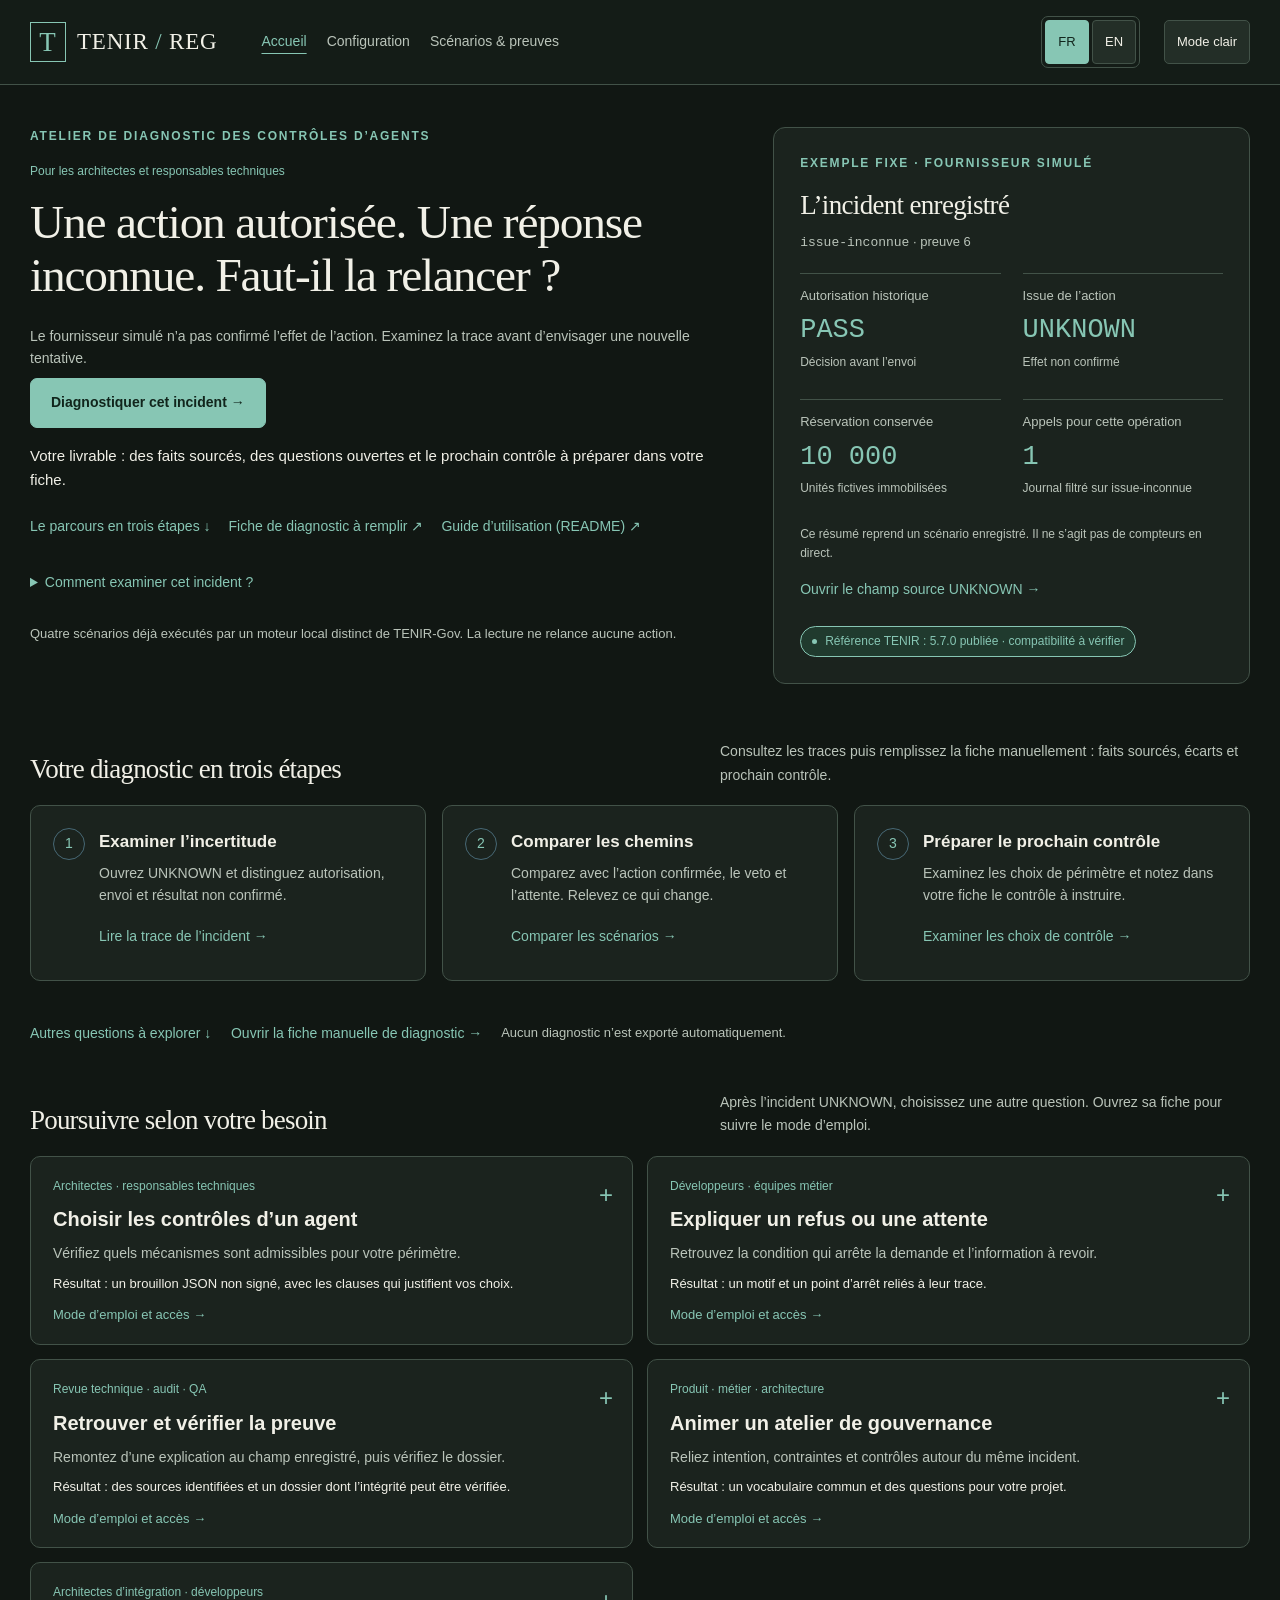
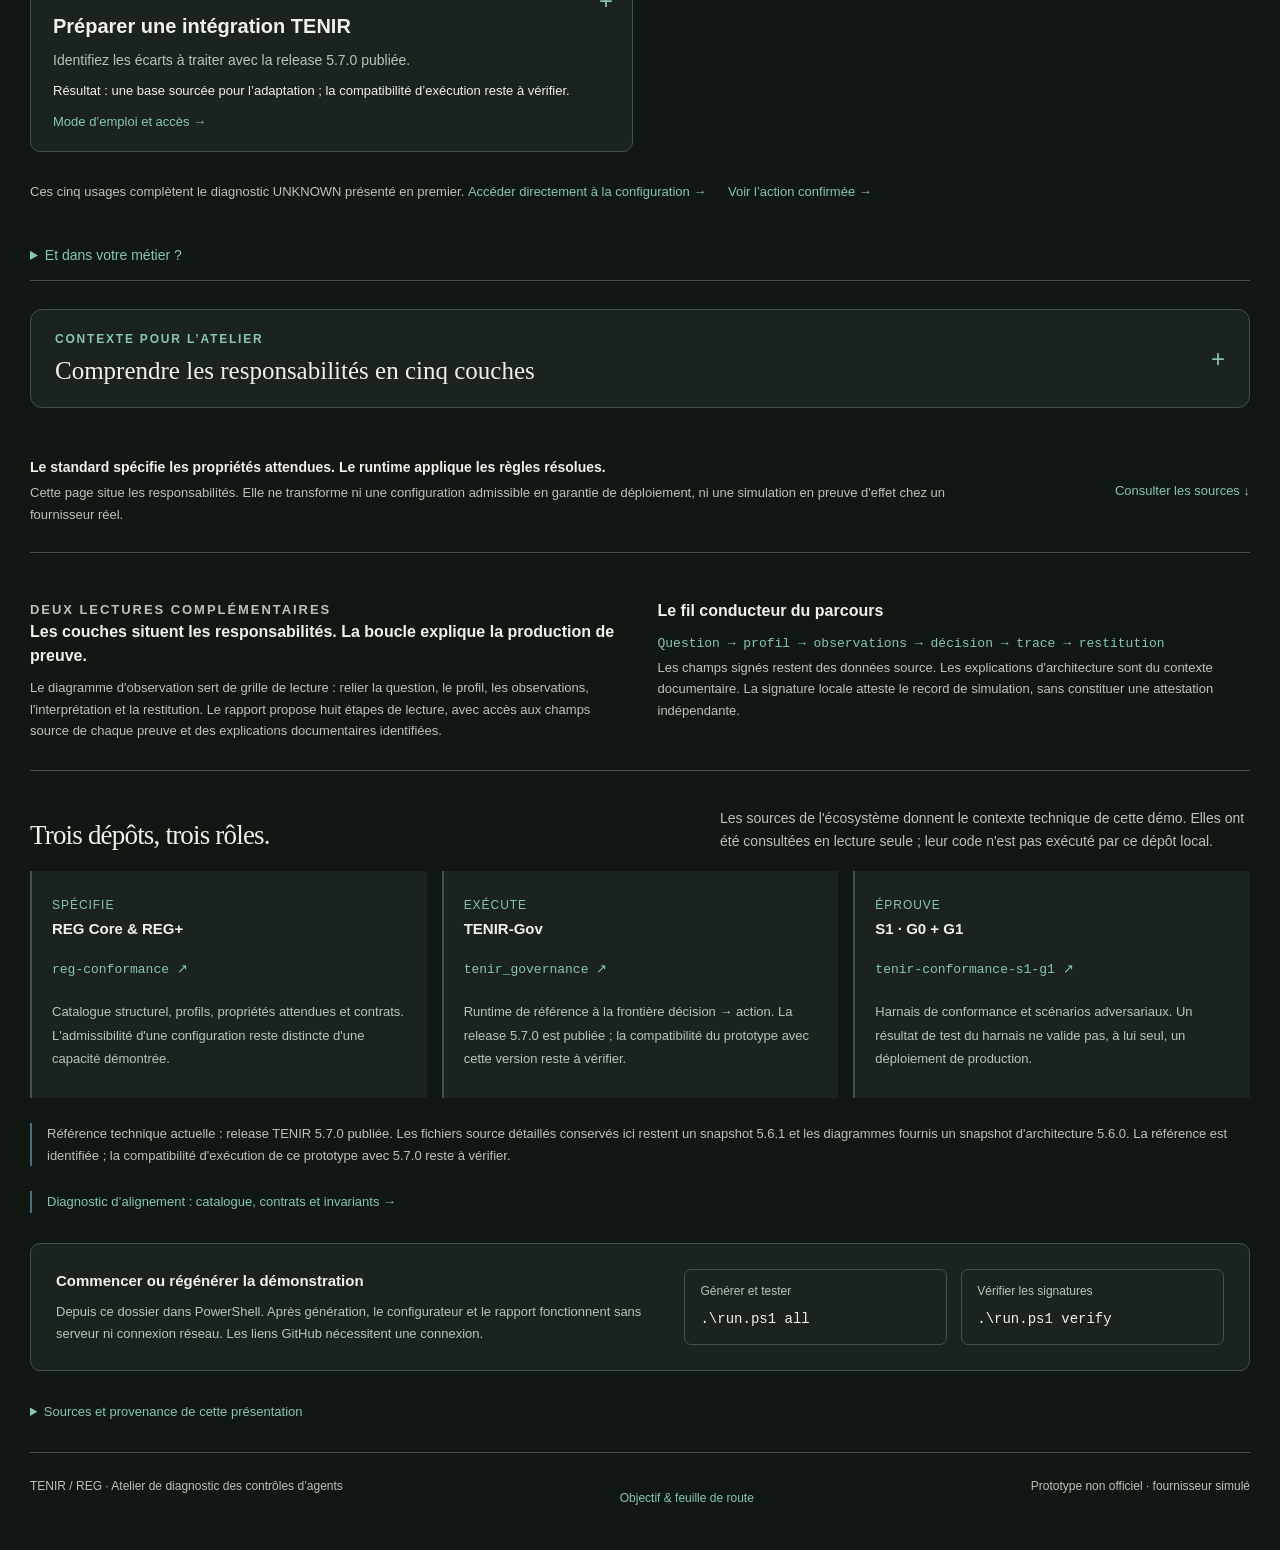
==== commit 662f9012: "Align demo with published TENIR 5.7.0" ====
--- a/index.html
+++ b/index.html
@@ -1,7 +1,7 @@
 <!doctype html>
 <html lang="fr"><head><meta charset="utf-8"><meta name="viewport" content="width=device-width,initial-scale=1">
 <title data-fr="TENIR/REG — Atelier de diagnostic des contrôles d’agents" data-en="TENIR/REG — Agent control diagnostic workshop">TENIR/REG — Atelier de diagnostic des contrôles d’agents</title>
-<meta name="description" content="Atelier pour architectes et responsables techniques : diagnostiquer une action autorisée dont le résultat reste inconnu, examiner ses preuves et préparer le prochain contrôle. Base TENIR 5.6.1 destinée à devenir 5.7.">
+<meta name="description" content="Atelier pour architectes et responsables techniques : diagnostiquer une action autorisée dont le résultat reste inconnu, examiner ses preuves et préparer le prochain contrôle. Référence TENIR 5.7.0 publiée ; compatibilité du prototype à vérifier.">
 <style>
 :root{color-scheme:dark;--bg:#08131e;--panel:#102232;--line:#2a4152;--text:#e9f1f6;--muted:#a5b8c6;--cyan:#65ded5;--green:#a4dfbd;--violet:#c2b3f0}*{box-sizing:border-box}html{scroll-behavior:smooth;scroll-padding-top:24px}body{margin:0;background:radial-gradient(ellipse at 0 0,#173d4b8a,transparent 52%),var(--bg);color:var(--text);font:15px/1.65 'Segoe UI',sans-serif}a{color:var(--cyan);text-decoration:none}a:hover{text-decoration:underline}button{font:inherit;cursor:pointer}button:focus-visible,a:focus-visible,summary:focus-visible{outline:3px solid var(--cyan);outline-offset:4px}[hidden]{display:none!important}.container{max-width:1320px;margin:auto;padding:0 30px}.topbar{border-bottom:1px solid var(--line);background:#091723d9}.topbar>.container{min-height:84px;display:flex;align-items:center;gap:38px}.brand{color:var(--text);font-weight:750;letter-spacing:.07em;display:flex;gap:11px;align-items:center;white-space:nowrap}.brand-icon{width:33px;height:33px;display:grid;place-items:center;background:var(--cyan);color:#123137;border-radius:7px;font-size:20px}.topbar nav{display:flex;gap:26px;margin-left:20px;font-size:12px}.topbar nav a{color:var(--muted)}.language-switch{display:flex;gap:3px;margin-left:auto;padding:3px;border:1px solid var(--line);border-radius:7px}.language-switch button{border:0;border-radius:4px;padding:5px 10px;color:var(--muted);background:transparent;font-size:11px}.language-switch button[aria-pressed=true]{background:var(--cyan);color:#102f32}.hero{display:grid;grid-template-columns:minmax(0,1.05fr) minmax(420px,1fr);gap:65px;padding-top:56px;padding-bottom:38px;align-items:center}.eyebrow{font-size:10px;font-weight:650;letter-spacing:.15em;color:var(--cyan);margin:0 0 15px}.version{display:inline-flex;gap:8px;align-items:center;border:1px solid #3c6167;background:#14323a65;border-radius:20px;padding:5px 11px;color:var(--cyan);font-size:10px;margin-bottom:24px}.version-dot{width:5px;height:5px;border-radius:50%;background:var(--cyan)}h1{font-size:clamp(36px,4vw,53px);font-weight:620;letter-spacing:-.045em;line-height:1.12;margin:0 0 23px}.title-muted{color:var(--muted)}.hero-copy{color:var(--muted);max-width:530px;font-size:14px;line-height:1.9;margin-bottom:23px}.actions{display:flex;gap:12px;flex-wrap:wrap}.primary,.secondary{display:inline-flex;align-items:center;justify-content:center;min-height:44px;padding:10px 17px;border:1px solid var(--line);border-radius:7px;font-size:12px;font-weight:600}.primary{background:var(--cyan);border-color:var(--cyan);color:#102e32}.primary:hover{background:#9ee9e1;text-decoration:none}.secondary{color:var(--text)}.secondary:hover{background:#142d3b;text-decoration:none}.hero-note{font-size:11px;color:var(--muted);margin-top:18px;max-width:490px}.architecture-heading{display:flex;justify-content:space-between;gap:12px;align-items:baseline;margin-bottom:15px}.architecture-heading h2{font-size:18px;line-height:1.3;margin:0;letter-spacing:-.02em}.architecture-heading small{font:10px Consolas,monospace;color:var(--muted);white-space:nowrap}.layer-stack{display:grid;gap:8px}.layer{display:grid;grid-template-columns:28px minmax(0,1fr) auto;gap:12px;align-items:center;width:100%;min-height:64px;text-align:left;border:1px solid var(--line);border-radius:9px;background:#0e1e2b;color:var(--text);padding:11px 15px;transition:background .15s,border-color .15s}.layer:hover{background:#183343;border-color:#547183}.layer[aria-pressed=true]{background:#14343c;border-color:var(--cyan)}.layer-number{font:12px Consolas,monospace;color:#7696aa}.layer[aria-pressed=true] .layer-number{color:var(--cyan)}.layer-name{display:block;font-size:13px;font-weight:600}.layer-role{display:block;color:var(--muted);font-size:10px;margin-top:2px}.layer-tag{font-size:9px;color:var(--muted);border:1px solid var(--line);border-radius:20px;padding:3px 8px}.layer-tag.demo{color:var(--cyan);border-color:#3c646b}.stack-note{font-size:10px;color:var(--muted);margin:12px 0 0}.context-strip{display:flex;align-items:center;justify-content:space-between;gap:22px;padding:20px 0 27px;border-bottom:1px solid var(--line);font-size:12px}.context-strip strong{font-weight:550;display:block}.context-strip p{margin:3px 0 0;color:var(--muted);font-size:11px;max-width:950px}.context-strip>a{white-space:nowrap;font-size:11px}.layer-detail{display:grid;grid-template-columns:minmax(250px,.8fr) minmax(0,1.4fr);gap:40px;padding:30px;border:1px solid var(--line);border-radius:12px;background:var(--panel);margin-top:28px}.layer-detail h2{font-size:25px;letter-spacing:-.03em;line-height:1.25;margin:7px 0 13px}.status{display:inline-block;font-size:10px;border:1px solid #476373;color:var(--muted);border-radius:20px;padding:4px 10px}.status[data-status=LOCAL_DEMO]{color:var(--cyan);border-color:#4c807b}.status[data-status=ILLUSTRATED_SUBSET]{color:var(--violet);border-color:#706285}.detail-meta{display:grid;grid-template-columns:1fr 1fr;gap:16px;margin-top:20px}.detail-meta dt{font-size:10px;color:var(--muted);margin-bottom:3px}.detail-meta dd{font-size:12px;margin:0}.detail-body p{font-size:13px;line-height:1.8;color:var(--muted);margin:7px 0 18px}.detail-body h3{font-size:12px;font-weight:600;color:var(--text);margin:0}.section-head{display:flex;justify-content:space-between;align-items:end;gap:25px;margin:44px 0 18px}.section-head h2{font-size:27px;line-height:1.25;letter-spacing:-.03em;margin:0}.section-head p{max-width:530px;font-size:12px;color:var(--muted);margin:0}.utility-grid{display:grid;grid-template-columns:repeat(3,minmax(0,1fr));gap:16px}.utility-card{padding:24px;border:1px solid var(--line);border-radius:10px;background:#0e1d2b}.utility-card .number{font:11px Consolas,monospace;color:var(--cyan)}.utility-card h3{font-size:17px;line-height:1.4;margin:17px 0 11px;letter-spacing:-.02em}.utility-card p{font-size:12px;color:var(--muted);line-height:1.8;margin:0 0 18px}.utility-card a{font-size:11px}.reading{display:grid;grid-template-columns:1fr 1fr;gap:35px;padding:28px 0;margin-top:18px;border-bottom:1px solid var(--line)}.reading h3{font-size:14px;line-height:1.5;margin:0 0 9px}.reading p{color:var(--muted);font-size:12px;margin:0}.reading-flow{font:11px/1.9 Consolas,monospace;color:#c3d8e5!important}.repos{display:grid;grid-template-columns:repeat(3,minmax(0,1fr));gap:15px}.repo{padding:20px;border-left:2px solid #3b5a6e;background:#0c1b27}.repo h3{font-size:13px;margin:0 0 6px}.repo .repo-verb{color:var(--cyan);font-size:10px;letter-spacing:.08em;text-transform:uppercase}.repo p{font-size:11px;color:var(--muted);line-height:1.8;margin:8px 0}.repo a{font:11px/1.6 Consolas,monospace;overflow-wrap:anywhere}.source-note{color:var(--muted);font-size:11px;line-height:1.8;margin:17px 0}.source-note a{white-space:nowrap}.setup{display:grid;grid-template-columns:1.1fr 1fr;gap:35px;padding:25px;background:#112431;border:1px solid var(--line);border-radius:10px;margin:30px 0}.setup h3{font-size:15px;margin:0 0 8px}.setup p{color:var(--muted);font-size:12px;margin:0}.commands{display:grid;grid-template-columns:1fr 1fr;gap:14px;align-items:center}.command{padding:12px 15px;border:1px solid #355264;border-radius:7px;background:#0b1b27}.command span{display:block;color:var(--muted);font-size:9px;margin-bottom:4px}.command code{font:12px Consolas,monospace;color:var(--text)}details{margin:15px 0 30px;font-size:11px;color:var(--muted)}summary{cursor:pointer;color:var(--cyan)}.sources-list{display:flex;gap:12px 24px;flex-wrap:wrap;list-style:none;padding:12px 0 0;margin:0}.release-note{font-size:11px;color:var(--muted);border-left:2px solid #506d80;padding-left:15px;margin:25px 0}footer{display:flex;justify-content:space-between;gap:15px;flex-wrap:wrap;border-top:1px solid var(--line);padding:24px 0 30px;color:var(--muted);font-size:10px}footer a{font-size:10px}.skip{position:absolute;top:-60px;left:20px;padding:10px;background:var(--panel)}.skip:focus{top:10px}
 @media(max-width:1050px){.hero{gap:30px;grid-template-columns:1fr 1fr}.layer-tag{display:none}.layer{grid-template-columns:23px minmax(0,1fr)}.layer-detail{gap:24px}.topbar nav{gap:16px;margin-left:0}.setup{gap:20px}.commands{grid-template-columns:1fr}}
@@ -68,7 +68,7 @@
 <aside class="incident-snapshot" aria-labelledby="snapshot-heading" data-incident-operation="issue-inconnue" data-incident-record-sequence="6">
 <p class="eyebrow" data-fr="EXEMPLE FIXE · FOURNISSEUR SIMULÉ" data-en="FIXED EXAMPLE · SIMULATED PROVIDER">EXEMPLE FIXE · FOURNISSEUR SIMULÉ</p><h2 id="snapshot-heading" data-fr="L’incident enregistré" data-en="The recorded incident">L’incident enregistré</h2><p class="snapshot-reference"><code>issue-inconnue</code> · <span data-fr="preuve 6" data-en="record 6">preuve 6</span></p><dl class="incident-facts"><div><dt data-fr="Autorisation historique" data-en="Historical authorization">Autorisation historique</dt><dd data-incident-field="verdict" data-value="PASS">PASS<span data-fr="Décision avant l’envoi" data-en="Decision before dispatch">Décision avant l’envoi</span></dd></div><div><dt data-fr="Issue de l’action" data-en="Action outcome">Issue de l’action</dt><dd data-incident-field="outcome" data-value="UNKNOWN">UNKNOWN<span data-fr="Effet non confirmé" data-en="Effect unconfirmed">Effet non confirmé</span></dd></div><div><dt data-fr="Réservation conservée" data-en="Reservation retained">Réservation conservée</dt><dd data-incident-field="reserved" data-value="10000">10 000<span data-fr="Unités fictives immobilisées" data-en="Fictional units tied up">Unités fictives immobilisées</span></dd></div><div><dt data-fr="Appels pour cette opération" data-en="Calls for this operation">Appels pour cette opération</dt><dd data-incident-field="calls" data-value="1">1<span data-fr="Journal filtré sur issue-inconnue" data-en="Journal filtered to issue-inconnue">Journal filtré sur issue-inconnue</span></dd></div></dl>
 <p class="snapshot-note" data-fr="Ce résumé reprend un scénario enregistré. Il ne s’agit pas de compteurs en direct." data-en="This summary describes a recorded scenario. These are not live counters.">Ce résumé reprend un scénario enregistré. Il ne s’agit pas de compteurs en direct.</p><a id="incident-source" href="output/report.html?scenario=issue-inconnue&amp;loop=execution&amp;source_seq=6&amp;source_ptr=%2Fpayload%2Foperation_state#proof-loop" data-fr="Ouvrir le champ source UNKNOWN →" data-en="Open the UNKNOWN source field →">Ouvrir le champ source UNKNOWN →</a>
-<div class="version"><span class="version-dot"></span><span data-fr="Référence TENIR : 5.6.1 → 5.7 prévue" data-en="TENIR reference: 5.6.1 → planned 5.7">Référence TENIR : 5.6.1 → 5.7 prévue</span></div></aside></article>
+<div class="version"><span class="version-dot"></span><span data-fr="Référence TENIR : 5.7.0 publiée · compatibilité à vérifier" data-en="TENIR reference: 5.7.0 published · compatibility to verify">Référence TENIR : 5.7.0 publiée · compatibilité à vérifier</span></div></aside></article>
 <section class="journey-overview" id="journey" aria-labelledby="journey-heading"><div id="quick-start"><div class="section-head"><h2 id="journey-heading" data-fr="Votre diagnostic en trois étapes" data-en="Your diagnostic in three steps">Votre diagnostic en trois étapes</h2><p data-fr="Consultez les traces puis remplissez la fiche manuellement : faits sourcés, écarts et prochain contrôle." data-en="Inspect the traces, then complete the worksheet manually: sourced facts, gaps and a next control.">Consultez les traces puis remplissez la fiche manuellement : faits sourcés, écarts et prochain contrôle.</p></div><ol class="journey-steps"><li><span class="journey-number">1</span><div><h3 data-fr="Examiner l’incertitude" data-en="Examine uncertainty">Examiner l’incertitude</h3><p data-fr="Ouvrez UNKNOWN et distinguez autorisation, envoi et résultat non confirmé." data-en="Open UNKNOWN and distinguish authorization, dispatch and the unconfirmed outcome.">Ouvrez UNKNOWN et distinguez autorisation, envoi et résultat non confirmé.</p><a id="journey-evidence" href="output/report.html?scenario=issue-inconnue&amp;loop=execution#proof-loop" data-fr="Lire la trace de l’incident →" data-en="Read the incident trace →">Lire la trace de l’incident →</a></div></li><li><span class="journey-number">2</span><div><h3 data-fr="Comparer les chemins" data-en="Compare paths">Comparer les chemins</h3><p data-fr="Comparez avec l’action confirmée, le veto et l’attente. Relevez ce qui change." data-en="Compare with the confirmed action, veto and hold. Note what changes.">Comparez avec l’action confirmée, le veto et l’attente. Relevez ce qui change.</p><a id="journey-scenarios" href="output/report.html?scenario=autorisation#parcours" data-fr="Comparer les scénarios →" data-en="Compare scenarios →">Comparer les scénarios →</a></div></li><li><span class="journey-number">3</span><div><h3 data-fr="Préparer le prochain contrôle" data-en="Prepare the next control">Préparer le prochain contrôle</h3><p data-fr="Examinez les choix de périmètre et notez dans votre fiche le contrôle à instruire." data-en="Review scope choices and note the control to investigate in your worksheet.">Examinez les choix de périmètre et notez dans votre fiche le contrôle à instruire.</p><a id="journey-configurator" href="output/configurator.html" data-fr="Examiner les choix de contrôle →" data-en="Review control choices →">Examiner les choix de contrôle →</a></div></li></ol><p class="quick-start-result"><a id="entry-use-cases" href="#use-cases" data-fr="Autres questions à explorer ↓" data-en="Other questions to explore ↓">Autres questions à explorer ↓</a> <a href="DIAGNOSTIC_ATELIER.md" data-fr="Ouvrir la fiche manuelle de diagnostic →" data-en="Open the manual diagnostic worksheet →">Ouvrir la fiche manuelle de diagnostic →</a> <span data-fr="Aucun diagnostic n’est exporté automatiquement." data-en="No diagnostic is exported automatically.">Aucun diagnostic n’est exporté automatiquement.</span></p></div></section>
 <section id="use-cases" aria-labelledby="use-cases-heading"><div id="utility"><div class="section-head"><h2 id="use-cases-heading" data-fr="Poursuivre selon votre besoin" data-en="Continue with your own question">Poursuivre selon votre besoin</h2><p data-fr="Après l’incident UNKNOWN, choisissez une autre question. Ouvrez sa fiche pour suivre le mode d’emploi." data-en="After the UNKNOWN incident, choose another question. Expand its card to follow the instructions.">Après l’incident UNKNOWN, choisissez une autre question. Ouvrez sa fiche pour suivre le mode d’emploi.</p></div><div class="use-case-grid"><article id="usecase-architecture" class="use-case-card" data-use-case="architecture" aria-labelledby="usecase-architecture-title"><details><summary><span class="use-case-audience" data-fr="Architectes · responsables techniques" data-en="Architects · technical leads">Architectes · responsables techniques</span><span class="use-case-title" id="usecase-architecture-title" data-fr="Choisir les contrôles d’un agent" data-en="Choose controls for an agent">Choisir les contrôles d’un agent</span><span class="use-case-benefit" data-fr="Vérifiez quels mécanismes sont admissibles pour votre périmètre." data-en="Check which mechanisms are admissible for your scope.">Vérifiez quels mécanismes sont admissibles pour votre périmètre.</span><span class="use-case-result" data-fr="Résultat : un brouillon JSON non signé, avec les clauses qui justifient vos choix." data-en="Result: an unsigned JSON draft, with clauses explaining your choices.">Résultat : un brouillon JSON non signé, avec les clauses qui justifient vos choix.</span><span class="use-case-open" data-fr="Mode d’emploi et accès →" data-en="How to use it and open it →">Mode d’emploi et accès →</span></summary><div class="use-case-body"><ol class="use-case-steps">
 <li data-fr="Choisissez les quatre axes du configurateur." data-en="Choose the four configurator axes.">Choisissez les quatre axes du configurateur.</li>
@@ -90,7 +90,7 @@
 <li data-fr="Suivez le budget fictif dans les quatre scénarios déjà exécutés." data-en="Follow the fictional budget through the four recorded scenarios.">Suivez le budget fictif dans les quatre scénarios déjà exécutés.</li>
 <li data-fr="Notez les observations requises et les exceptions à traiter dans votre projet." data-en="Note the required observations and exceptions to handle in your project.">Notez les observations requises et les exceptions à traiter dans votre projet.</li>
 </ol><a id="usecase-workshop-action" class="use-case-action" href="#architecture" data-fr="Explorer le cadre à cinq couches ↓" data-en="Explore the five-layer framework ↓">Explorer le cadre à cinq couches ↓</a></div></details></article>
-<article id="usecase-integration" class="use-case-card" data-use-case="integration" aria-labelledby="usecase-integration-title"><details><summary><span class="use-case-audience" data-fr="Architectes d’intégration · développeurs" data-en="Integration architects · developers">Architectes d’intégration · développeurs</span><span class="use-case-title" id="usecase-integration-title" data-fr="Préparer une intégration TENIR" data-en="Scope a TENIR integration">Préparer une intégration TENIR</span><span class="use-case-benefit" data-fr="Identifiez les écarts à traiter avec la base 5.6.1 destinée à devenir 5.7." data-en="Identify gaps to address against the 5.6.1 base intended to become 5.7.">Identifiez les écarts à traiter avec la base 5.6.1 destinée à devenir 5.7.</span><span class="use-case-result" data-fr="Résultat : une base sourcée pour l’adaptation ; la compatibilité d’exécution reste à vérifier." data-en="Result: a sourced basis for adaptation; execution compatibility remains to be verified.">Résultat : une base sourcée pour l’adaptation ; la compatibilité d’exécution reste à vérifier.</span><span class="use-case-open" data-fr="Mode d’emploi et accès →" data-en="How to use it and open it →">Mode d’emploi et accès →</span></summary><div class="use-case-body"><ol class="use-case-steps">
+<article id="usecase-integration" class="use-case-card" data-use-case="integration" aria-labelledby="usecase-integration-title"><details><summary><span class="use-case-audience" data-fr="Architectes d’intégration · développeurs" data-en="Integration architects · developers">Architectes d’intégration · développeurs</span><span class="use-case-title" id="usecase-integration-title" data-fr="Préparer une intégration TENIR" data-en="Scope a TENIR integration">Préparer une intégration TENIR</span><span class="use-case-benefit" data-fr="Identifiez les écarts à traiter avec la release 5.7.0 publiée." data-en="Identify gaps to address against the published 5.7.0 release.">Identifiez les écarts à traiter avec la release 5.7.0 publiée.</span><span class="use-case-result" data-fr="Résultat : une base sourcée pour l’adaptation ; la compatibilité d’exécution reste à vérifier." data-en="Result: a sourced basis for adaptation; execution compatibility remains to be verified.">Résultat : une base sourcée pour l’adaptation ; la compatibilité d’exécution reste à vérifier.</span><span class="use-case-open" data-fr="Mode d’emploi et accès →" data-en="How to use it and open it →">Mode d’emploi et accès →</span></summary><div class="use-case-body"><ol class="use-case-steps">
 <li data-fr="Ouvrez le diagnostic d’alignement des références." data-en="Open the reference alignment diagnostic.">Ouvrez le diagnostic d’alignement des références.</li>
 <li data-fr="Examinez les sept contrats, les neuf invariants et les sources épinglées." data-en="Inspect the seven contracts, nine invariants and pinned sources.">Examinez les sept contrats, les neuf invariants et les sources épinglées.</li>
 <li data-fr="Relevez les écarts de budget, d’identité et de reprise UNKNOWN." data-en="List differences in budget, identity and UNKNOWN recovery.">Relevez les écarts de budget, d’identité et de reprise UNKNOWN.</li>
@@ -116,9 +116,9 @@
 <section class="reading"><div><p class="eyebrow" data-fr="DEUX LECTURES COMPLÉMENTAIRES" data-en="TWO COMPLEMENTARY VIEWS">DEUX LECTURES COMPLÉMENTAIRES</p><h3 data-fr="Les couches situent les responsabilités. La boucle explique la production de preuve." data-en="Layers locate responsibilities. The loop explains how evidence is produced.">Les couches situent les responsabilités. La boucle explique la production de preuve.</h3><p data-fr="Le diagramme d'observation sert de grille de lecture : relier la question, le profil, les observations, l'interprétation et la restitution. Le rapport propose huit étapes de lecture, avec accès aux champs source de chaque preuve et des explications documentaires identifiées." data-en="The observation diagram provides a reading framework: connect the question, profile, observations, interpretation and restitution. The report provides eight reading steps, with access to source fields in each evidence record and clearly labelled documentary explanations.">Le diagramme d'observation sert de grille de lecture : relier la question, le profil, les observations, l'interprétation et la restitution. Le rapport propose huit étapes de lecture, avec accès aux champs source de chaque preuve et des explications documentaires identifiées.</p></div><div><h3 data-fr="Le fil conducteur du parcours" data-en="The thread through the experience">Le fil conducteur du parcours</h3><p class="reading-flow" data-fr="Question → profil → observations → décision → trace → restitution" data-en="Question → profile → observations → decision → trace → restitution">Question → profil → observations → décision → trace → restitution</p><p data-fr="Les champs signés restent des données source. Les explications d'architecture sont du contexte documentaire. La signature locale atteste le record de simulation, sans constituer une attestation indépendante." data-en="Signed fields remain source data. Architecture explanations are documentary context. The local signature attests the simulation record, without constituting independent attestation.">Les champs signés restent des données source. Les explications d'architecture sont du contexte documentaire. La signature locale atteste le record de simulation, sans constituer une attestation indépendante.</p></div></section>
 <section id="ecosystem" aria-labelledby="ecosystem-heading"><div class="section-head"><h2 id="ecosystem-heading" data-fr="Trois dépôts, trois rôles." data-en="Three repositories, three roles.">Trois dépôts, trois rôles.</h2><p data-fr="Les sources de l'écosystème donnent le contexte technique de cette démo. Elles ont été consultées en lecture seule ; leur code n'est pas exécuté par ce dépôt local." data-en="The ecosystem sources provide this demo's technical context. They were inspected read-only; their code is not executed by this local repository.">Les sources de l'écosystème donnent le contexte technique de cette démo. Elles ont été consultées en lecture seule ; leur code n'est pas exécuté par ce dépôt local.</p></div><div class="repos">
 <article class="repo"><span class="repo-verb" data-fr="SPÉCIFIE" data-en="SPECIFIES">SPÉCIFIE</span><h3>REG Core &amp; REG+</h3><a href="https://github.com/skiredj-prog/reg-conformance/tree/cd5ab1b616ad59014f4b84d522b57a890a48a088">reg-conformance ↗</a><p data-fr="Catalogue structurel, profils, propriétés attendues et contrats. L'admissibilité d'une configuration reste distincte d'une capacité démontrée." data-en="Structural catalogue, profiles, expected properties and contracts. Configuration admissibility remains separate from demonstrated capability.">Catalogue structurel, profils, propriétés attendues et contrats. L'admissibilité d'une configuration reste distincte d'une capacité démontrée.</p></article>
-<article class="repo"><span class="repo-verb" data-fr="EXÉCUTE" data-en="EXECUTES">EXÉCUTE</span><h3>TENIR-Gov</h3><a href="https://github.com/skiredj-prog/tenir_governance/tree/41fae550c1e0a3632e2bde473db6d31b450d4269">tenir_governance ↗</a><p data-fr="Runtime de référence à la frontière décision → action. La base 5.6.1 est confirmée par le porteur du projet comme celle qui sera promue en 5.7." data-en="Reference runtime at the decision → action boundary. The project owner confirms 5.6.1 as the base that will be promoted to 5.7.">Runtime de référence à la frontière décision → action. La base 5.6.1 est confirmée par le porteur du projet comme celle qui sera promue en 5.7.</p></article>
+<article class="repo"><span class="repo-verb" data-fr="EXÉCUTE" data-en="EXECUTES">EXÉCUTE</span><h3>TENIR-Gov</h3><a href="https://github.com/skiredj-prog/tenir_governance/releases/tag/v5.7.0">tenir_governance ↗</a><p data-fr="Runtime de référence à la frontière décision → action. La release 5.7.0 est publiée ; la compatibilité du prototype avec cette version reste à vérifier." data-en="Reference runtime at the decision → action boundary. Release 5.7.0 is published; prototype compatibility with this version still needs verification.">Runtime de référence à la frontière décision → action. La release 5.7.0 est publiée ; la compatibilité du prototype avec cette version reste à vérifier.</p></article>
 <article class="repo"><span class="repo-verb" data-fr="ÉPROUVE" data-en="TESTS">ÉPROUVE</span><h3>S1 · G0 + G1</h3><a href="https://github.com/skiredj-prog/tenir-conformance-s1-g1/tree/d29400100b00f7e7a87d229af660f62e51d61f12">tenir-conformance-s1-g1 ↗</a><p data-fr="Harnais de conformance et scénarios adversariaux. Un résultat de test du harnais ne valide pas, à lui seul, un déploiement de production." data-en="Conformance harness and adversarial scenarios. A harness test result does not by itself validate a production deployment.">Harnais de conformance et scénarios adversariaux. Un résultat de test du harnais ne valide pas, à lui seul, un déploiement de production.</p></article>
-</div><p class="release-note" id="version-alignment" data-fr="Base technique retenue : TENIR 5.6.1, destinée à être promue en 5.7 selon la confirmation du porteur du projet. Les diagrammes fournis restent un snapshot d'architecture 5.6.0. La référence de travail est identifiée ; la compatibilité d'exécution de ce prototype avec cette base reste à vérifier." data-en="Selected technical base: TENIR 5.6.1, intended for promotion to 5.7 as confirmed by the project owner. The supplied diagrams remain a 5.6.0 architecture snapshot. The working reference is identified; this prototype's execution compatibility with that base still needs verification.">Base technique retenue : TENIR 5.6.1, destinée à être promue en 5.7 selon la confirmation du porteur du projet. Les diagrammes fournis restent un snapshot d'architecture 5.6.0. La référence de travail est identifiée ; la compatibilité d'exécution de ce prototype avec cette base reste à vérifier.</p></section>
+</div><p class="release-note" id="version-alignment" data-fr="Référence technique actuelle : release TENIR 5.7.0 publiée. Les fichiers source détaillés conservés ici restent un snapshot 5.6.1 et les diagrammes fournis un snapshot d'architecture 5.6.0. La référence est identifiée ; la compatibilité d'exécution de ce prototype avec 5.7.0 reste à vérifier." data-en="Current technical reference: published TENIR 5.7.0 release. The detailed source files kept here remain a 5.6.1 snapshot and the supplied diagrams a 5.6.0 architecture snapshot. The reference is identified; this prototype's execution compatibility with 5.7.0 still needs verification.">Référence technique actuelle : release TENIR 5.7.0 publiée. Les fichiers source détaillés conservés ici restent un snapshot 5.6.1 et les diagrammes fournis un snapshot d'architecture 5.6.0. La référence est identifiée ; la compatibilité d'exécution de ce prototype avec 5.7.0 reste à vérifier.</p></section>
 <p class="release-note"><a href="output/configurator.html#reference-alignment" data-fr="Diagnostic d’alignement : catalogue, contrats et invariants →" data-en="Alignment diagnostic: catalogue, contracts and invariants →">Diagnostic d’alignement : catalogue, contrats et invariants →</a></p>
 <section class="setup"><div><h3 data-fr="Commencer ou régénérer la démonstration" data-en="Start or regenerate the demonstration">Commencer ou régénérer la démonstration</h3><p data-fr="Depuis ce dossier dans PowerShell. Après génération, le configurateur et le rapport fonctionnent sans serveur ni connexion réseau. Les liens GitHub nécessitent une connexion." data-en="Run from this folder in PowerShell. Once generated, the configurator and report work without a server or network connection. GitHub links require a connection.">Depuis ce dossier dans PowerShell. Après génération, le configurateur et le rapport fonctionnent sans serveur ni connexion réseau. Les liens GitHub nécessitent une connexion.</p></div><div class="commands"><div class="command"><span data-fr="Générer et tester" data-en="Generate and test">Générer et tester</span><code>.\run.ps1 all</code></div><div class="command"><span data-fr="Vérifier les signatures" data-en="Verify signatures">Vérifier les signatures</span><code>.\run.ps1 verify</code></div></div></section>
 <details id="sources"><summary data-fr="Sources et provenance de cette présentation" data-en="Sources and provenance of this presentation">Sources et provenance de cette présentation</summary><p data-fr="Les cinq niveaux viennent des architectures HTML fournies. Les guides précisent la frontière d'exécution et les propriétés REG. Les dépôts sont référencés à des commits précis, sans importer leurs compteurs de tests ni leur statut de release dans la démo." data-en="The five levels come from the supplied HTML architectures. The guides clarify the execution boundary and REG properties. Repositories are referenced at specific commits without importing their test counts or release status into the demo.">Les cinq niveaux viennent des architectures HTML fournies. Les guides précisent la frontière d'exécution et les propriétés REG. Les dépôts sont référencés à des commits précis, sans importer leurs compteurs de tests ni leur statut de release dans la démo.</p><ul class="sources-list"><li><a href="references/architecture-v1.html">Architecture v5.6.0 · v1 FR</a></li><li><a href="references/architecture-v2.html">Architecture v5.6.0 · v2 EN</a></li><li><a href="references/tenir-gov-operationalization-guide.pdf">TENIR-Gov Operationalization Guide</a></li><li><a href="references/reg-specification-guide.pdf">REG / REG+ Specification Guide</a></li><li><a href="references/architecture-sources.json" data-fr="Versions et empreintes des sources" data-en="Source versions and hashes">Versions et empreintes des sources</a></li></ul></details>
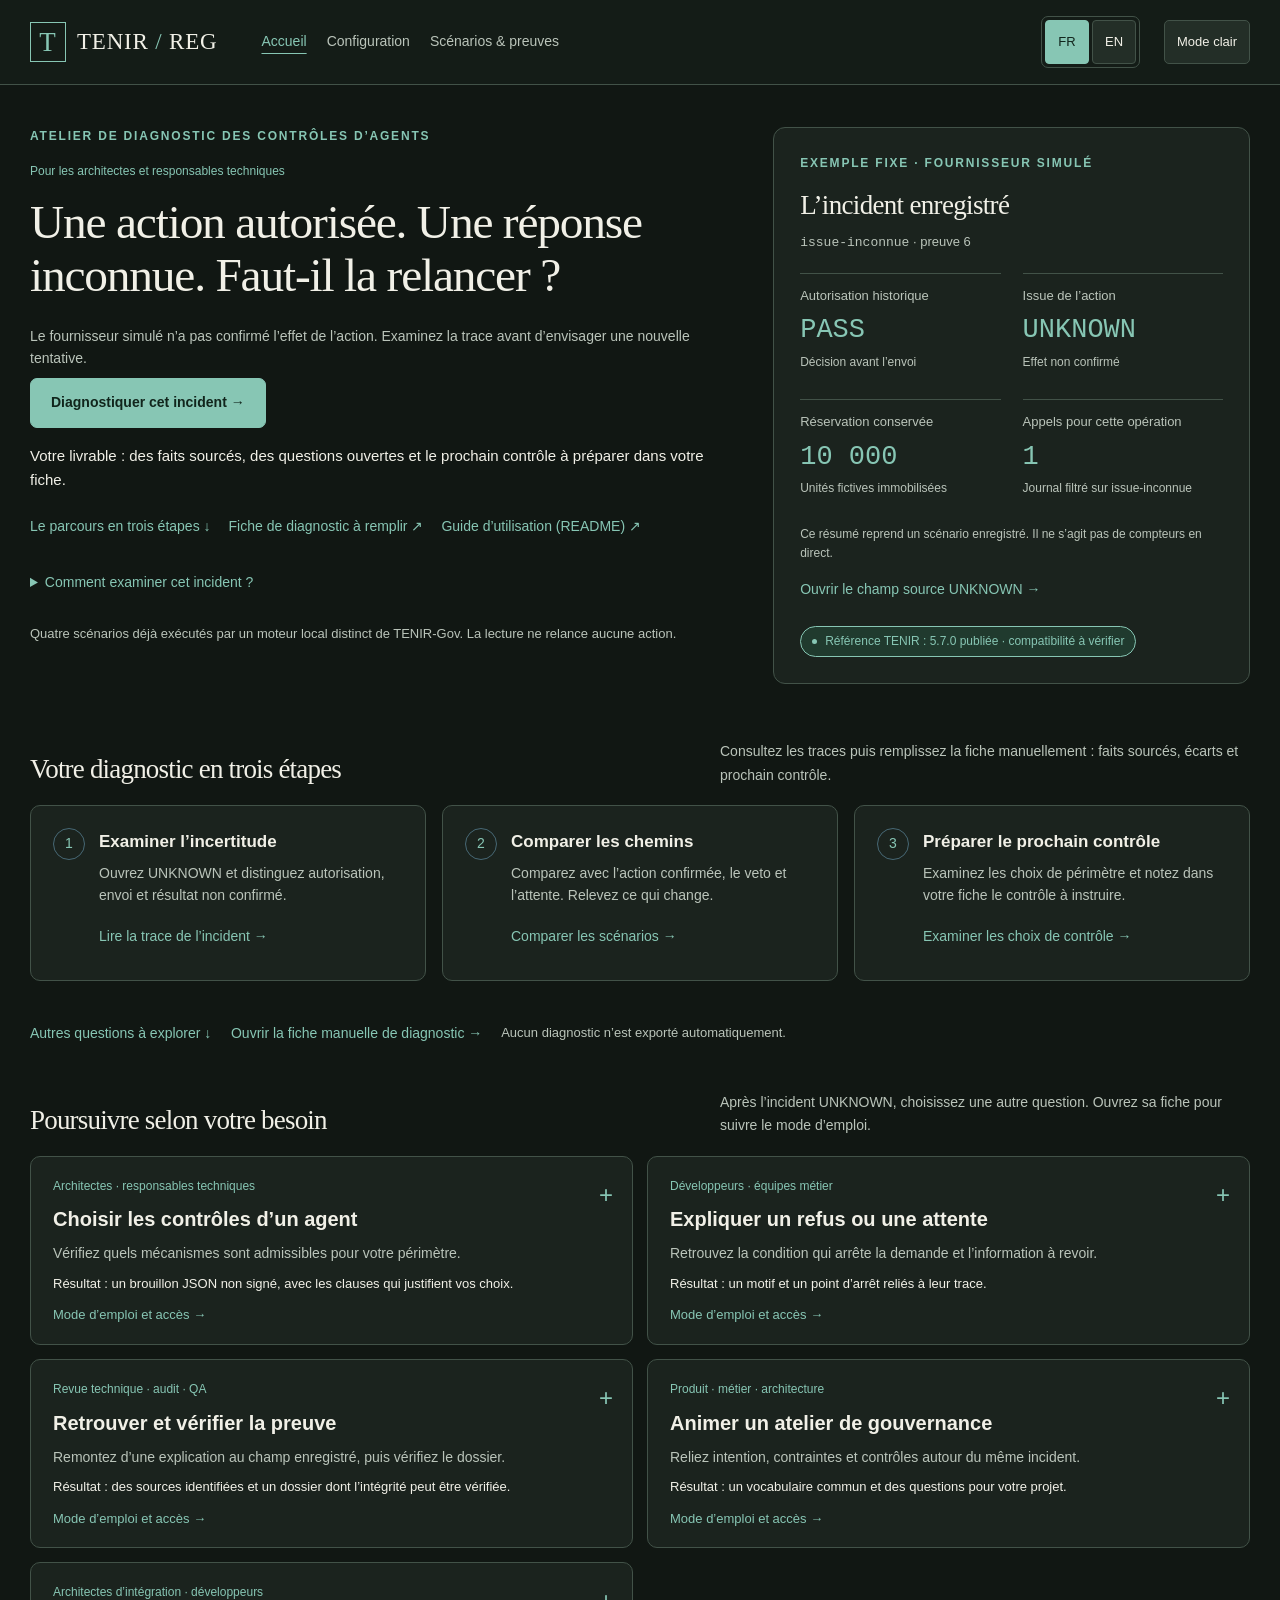
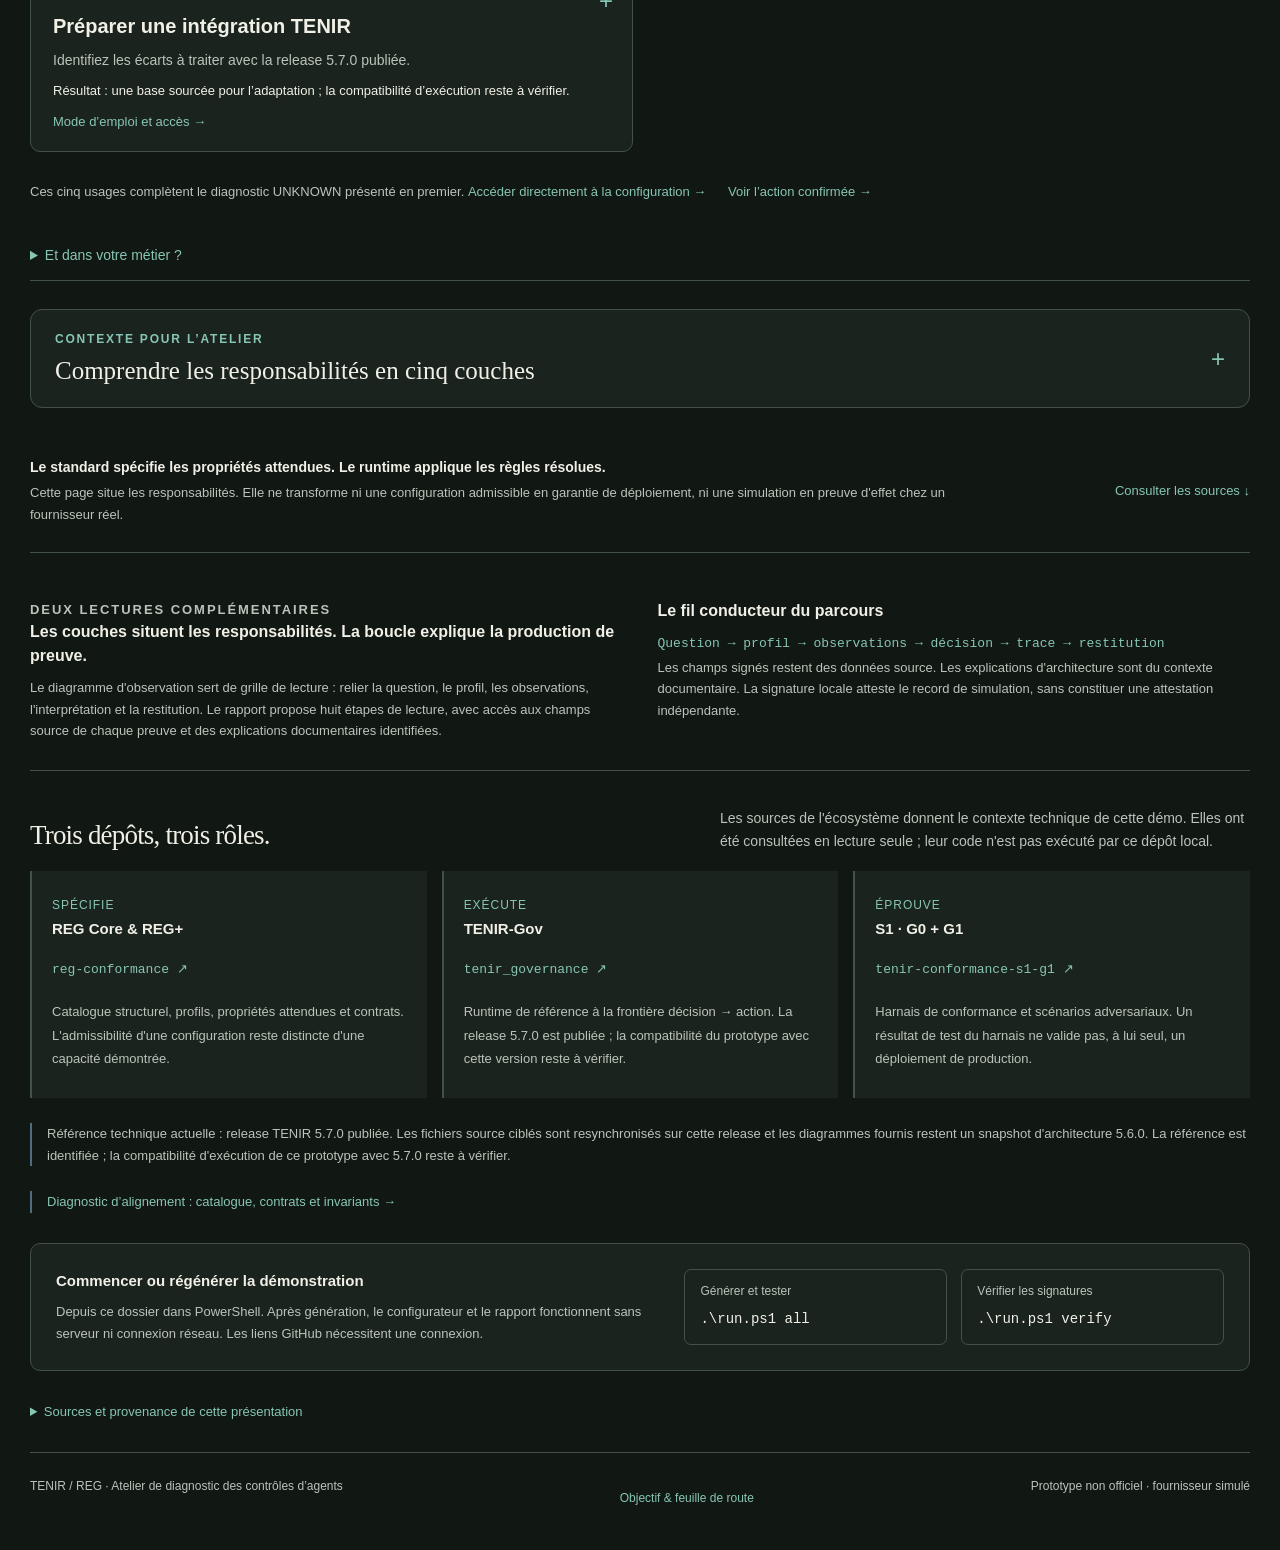
==== commit 81bd43af: "Resync TENIR reference to v5.7.0" ====
--- a/index.html
+++ b/index.html
@@ -118,7 +118,7 @@
 <article class="repo"><span class="repo-verb" data-fr="SPÉCIFIE" data-en="SPECIFIES">SPÉCIFIE</span><h3>REG Core &amp; REG+</h3><a href="https://github.com/skiredj-prog/reg-conformance/tree/cd5ab1b616ad59014f4b84d522b57a890a48a088">reg-conformance ↗</a><p data-fr="Catalogue structurel, profils, propriétés attendues et contrats. L'admissibilité d'une configuration reste distincte d'une capacité démontrée." data-en="Structural catalogue, profiles, expected properties and contracts. Configuration admissibility remains separate from demonstrated capability.">Catalogue structurel, profils, propriétés attendues et contrats. L'admissibilité d'une configuration reste distincte d'une capacité démontrée.</p></article>
 <article class="repo"><span class="repo-verb" data-fr="EXÉCUTE" data-en="EXECUTES">EXÉCUTE</span><h3>TENIR-Gov</h3><a href="https://github.com/skiredj-prog/tenir_governance/releases/tag/v5.7.0">tenir_governance ↗</a><p data-fr="Runtime de référence à la frontière décision → action. La release 5.7.0 est publiée ; la compatibilité du prototype avec cette version reste à vérifier." data-en="Reference runtime at the decision → action boundary. Release 5.7.0 is published; prototype compatibility with this version still needs verification.">Runtime de référence à la frontière décision → action. La release 5.7.0 est publiée ; la compatibilité du prototype avec cette version reste à vérifier.</p></article>
 <article class="repo"><span class="repo-verb" data-fr="ÉPROUVE" data-en="TESTS">ÉPROUVE</span><h3>S1 · G0 + G1</h3><a href="https://github.com/skiredj-prog/tenir-conformance-s1-g1/tree/d29400100b00f7e7a87d229af660f62e51d61f12">tenir-conformance-s1-g1 ↗</a><p data-fr="Harnais de conformance et scénarios adversariaux. Un résultat de test du harnais ne valide pas, à lui seul, un déploiement de production." data-en="Conformance harness and adversarial scenarios. A harness test result does not by itself validate a production deployment.">Harnais de conformance et scénarios adversariaux. Un résultat de test du harnais ne valide pas, à lui seul, un déploiement de production.</p></article>
-</div><p class="release-note" id="version-alignment" data-fr="Référence technique actuelle : release TENIR 5.7.0 publiée. Les fichiers source détaillés conservés ici restent un snapshot 5.6.1 et les diagrammes fournis un snapshot d'architecture 5.6.0. La référence est identifiée ; la compatibilité d'exécution de ce prototype avec 5.7.0 reste à vérifier." data-en="Current technical reference: published TENIR 5.7.0 release. The detailed source files kept here remain a 5.6.1 snapshot and the supplied diagrams a 5.6.0 architecture snapshot. The reference is identified; this prototype's execution compatibility with 5.7.0 still needs verification.">Référence technique actuelle : release TENIR 5.7.0 publiée. Les fichiers source détaillés conservés ici restent un snapshot 5.6.1 et les diagrammes fournis un snapshot d'architecture 5.6.0. La référence est identifiée ; la compatibilité d'exécution de ce prototype avec 5.7.0 reste à vérifier.</p></section>
+</div><p class="release-note" id="version-alignment" data-fr="Référence technique actuelle : release TENIR 5.7.0 publiée. Les fichiers source ciblés sont resynchronisés sur cette release et les diagrammes fournis restent un snapshot d'architecture 5.6.0. La référence est identifiée ; la compatibilité d'exécution de ce prototype avec 5.7.0 reste à vérifier." data-en="Current technical reference: published TENIR 5.7.0 release. The targeted source files are resynchronized to this release and the supplied diagrams remain a 5.6.0 architecture snapshot. The reference is identified; this prototype's execution compatibility with 5.7.0 still needs verification.">Référence technique actuelle : release TENIR 5.7.0 publiée. Les fichiers source ciblés sont resynchronisés sur cette release et les diagrammes fournis restent un snapshot d'architecture 5.6.0. La référence est identifiée ; la compatibilité d'exécution de ce prototype avec 5.7.0 reste à vérifier.</p></section>
 <p class="release-note"><a href="output/configurator.html#reference-alignment" data-fr="Diagnostic d’alignement : catalogue, contrats et invariants →" data-en="Alignment diagnostic: catalogue, contracts and invariants →">Diagnostic d’alignement : catalogue, contrats et invariants →</a></p>
 <section class="setup"><div><h3 data-fr="Commencer ou régénérer la démonstration" data-en="Start or regenerate the demonstration">Commencer ou régénérer la démonstration</h3><p data-fr="Depuis ce dossier dans PowerShell. Après génération, le configurateur et le rapport fonctionnent sans serveur ni connexion réseau. Les liens GitHub nécessitent une connexion." data-en="Run from this folder in PowerShell. Once generated, the configurator and report work without a server or network connection. GitHub links require a connection.">Depuis ce dossier dans PowerShell. Après génération, le configurateur et le rapport fonctionnent sans serveur ni connexion réseau. Les liens GitHub nécessitent une connexion.</p></div><div class="commands"><div class="command"><span data-fr="Générer et tester" data-en="Generate and test">Générer et tester</span><code>.\run.ps1 all</code></div><div class="command"><span data-fr="Vérifier les signatures" data-en="Verify signatures">Vérifier les signatures</span><code>.\run.ps1 verify</code></div></div></section>
 <details id="sources"><summary data-fr="Sources et provenance de cette présentation" data-en="Sources and provenance of this presentation">Sources et provenance de cette présentation</summary><p data-fr="Les cinq niveaux viennent des architectures HTML fournies. Les guides précisent la frontière d'exécution et les propriétés REG. Les dépôts sont référencés à des commits précis, sans importer leurs compteurs de tests ni leur statut de release dans la démo." data-en="The five levels come from the supplied HTML architectures. The guides clarify the execution boundary and REG properties. Repositories are referenced at specific commits without importing their test counts or release status into the demo.">Les cinq niveaux viennent des architectures HTML fournies. Les guides précisent la frontière d'exécution et les propriétés REG. Les dépôts sont référencés à des commits précis, sans importer leurs compteurs de tests ni leur statut de release dans la démo.</p><ul class="sources-list"><li><a href="references/architecture-v1.html">Architecture v5.6.0 · v1 FR</a></li><li><a href="references/architecture-v2.html">Architecture v5.6.0 · v2 EN</a></li><li><a href="references/tenir-gov-operationalization-guide.pdf">TENIR-Gov Operationalization Guide</a></li><li><a href="references/reg-specification-guide.pdf">REG / REG+ Specification Guide</a></li><li><a href="references/architecture-sources.json" data-fr="Versions et empreintes des sources" data-en="Source versions and hashes">Versions et empreintes des sources</a></li></ul></details>
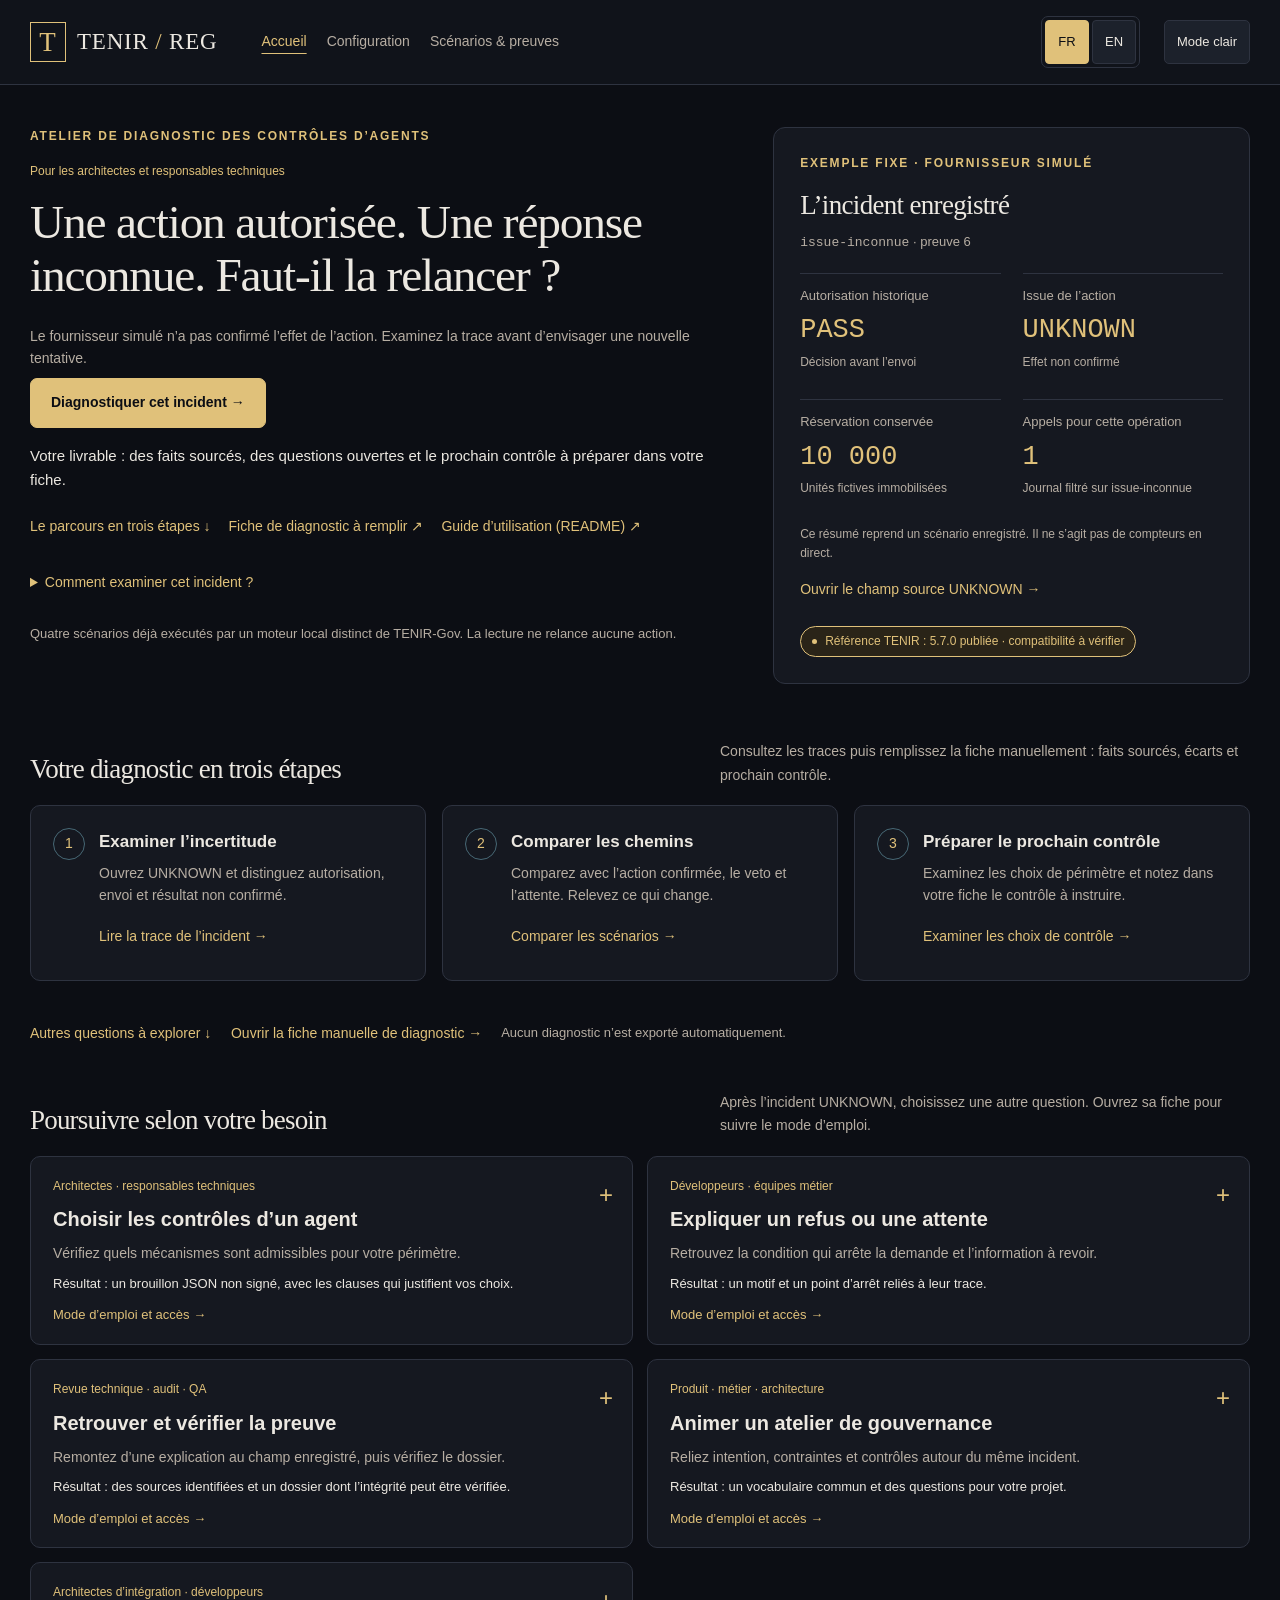
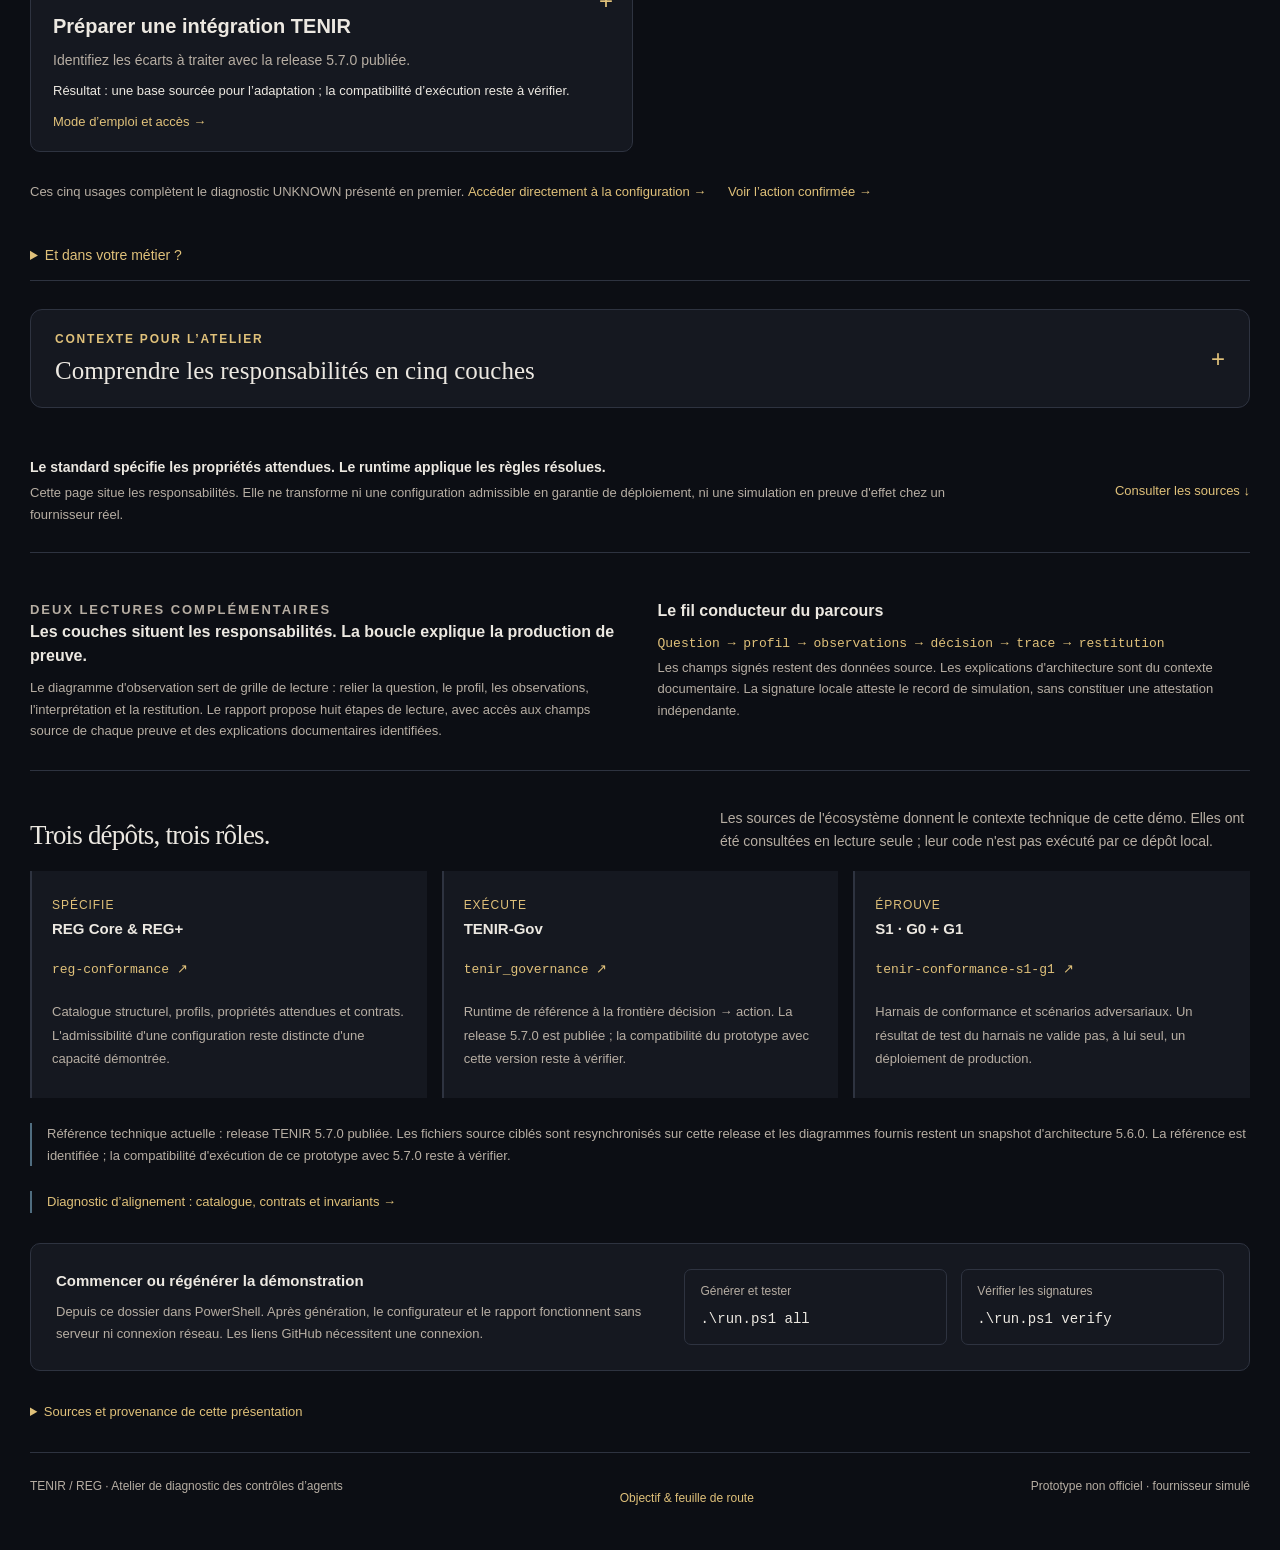
==== commit 5fd14765: "feat: align reg demo with tenir labs identity" ====
--- a/index.html
+++ b/index.html
@@ -20,10 +20,9 @@
 .use-case-grid{display:grid;grid-template-columns:repeat(2,minmax(0,1fr));gap:14px;align-items:start}.use-case-card{min-width:0;border:1px solid var(--line);border-radius:10px;background:var(--panel);overflow-wrap:anywhere}.use-case-card>details{margin:0;font-size:14px}.use-case-card summary{display:block;position:relative;padding:20px 42px 18px 22px;list-style:none}.use-case-card summary::-webkit-details-marker{display:none}.use-case-card summary::after{content:'+';position:absolute;right:19px;top:18px;color:var(--accent);font-size:24px}.use-case-card details[open]>summary::after{content:'−'}.use-case-audience{display:block;font-size:12px;color:var(--accent);margin:0 0 10px}.use-case-title{display:block;font-size:20px;font-weight:600;line-height:1.35;color:var(--text);margin:0 0 9px}.use-case-benefit{display:block;font-size:14px;line-height:1.6;color:var(--muted);margin:0 0 9px}.use-case-result{display:block;color:var(--text)}.use-case-card .use-case-result{font-size:13px;line-height:1.6;margin:0}.use-case-open{display:block;font-size:13px;margin:10px 0 0;color:var(--accent)}.use-case-body{padding:0 22px 18px}.use-case-steps{padding-left:22px;margin:12px 0}.use-case-steps li{margin:10px 0;font-size:14px;line-height:1.65}.use-case-body a{display:inline-flex;align-items:center;min-height:44px;font-size:14px}.use-case-body p{margin:4px 0 0}.use-case-action{display:inline-flex;align-items:center;min-height:44px;font-size:14px}.use-case-scope{color:var(--muted);font-size:13px;line-height:1.7;margin:18px 0}.use-case-scope a{display:inline-flex;align-items:center;min-height:44px;margin-right:18px}.business-examples{margin:18px 0 24px;padding:0;border-bottom:1px solid var(--line);font-size:14px}.business-examples summary{min-height:48px;padding:12px 0}.business-examples p,.business-examples li{font-size:14px;line-height:1.7;color:var(--muted)}.business-examples ul{padding-left:22px}.business-examples li{margin:8px 0}.architecture-context{margin:28px 0}.architecture-context>details{border:1px solid var(--line);border-radius:12px;background:var(--panel);margin:0}.architecture-context>details>summary{display:flex;align-items:center;justify-content:space-between;gap:20px;min-height:86px;padding:20px 24px;list-style:none}.architecture-context>details>summary::-webkit-details-marker{display:none}.architecture-context>details>summary::after{content:'+';font-size:24px}.architecture-context>details[open]>summary::after{content:'−'}.architecture-context .eyebrow{display:block;margin:0 0 5px}.context-title{display:block;font:25px/1.3 Georgia,'Times New Roman',serif;color:var(--text)}.architecture-content{padding:6px 24px 24px;max-width:920px;margin:0 auto}.architecture-content .layer-detail summary{background:var(--panel-soft);border-radius:10px}.architecture-content .layer-stack{margin-top:20px}
 @media(max-width:900px){.hero{grid-template-columns:minmax(0,1fr);gap:24px}.hero h1{max-width:730px}.incident-snapshot{padding:22px}.incident-facts{grid-template-columns:repeat(4,minmax(0,1fr));gap:16px}.incident-facts dd{font-size:23px}.hero-copy{max-width:100%}}
 @media(max-width:680px){.use-case-grid{grid-template-columns:1fr;gap:12px}.use-case-card summary{padding:18px 40px 17px 19px}.use-case-body{padding:0 19px 17px}.hero{padding-top:30px}.hero h1{font-size:37px}.incident-facts{grid-template-columns:1fr 1fr;gap:20px}.hero-resources{gap:0 15px}.hero-resources a{font-size:13px}.architecture-context>details>summary{padding:18px}.architecture-content{padding:6px 16px 18px}.context-title{font-size:22px}.use-case-title{font-size:19px}.incident-snapshot .version{font-size:12px}}
-</style><style id="tenir-theme-style">/* The shared envelope follows the forthcoming TENIR website: framed monogram,
-   serif display, quiet teal, ivory and near-black. No external font or asset. */
-:root,:root[data-theme=dark]{color-scheme:dark;--bg:#111713;--panel:#1b231e;--panel-soft:#232e27;--line:#425248;--border:#425248;--text:#f1f0e7;--muted:#bac4ba;--cyan:#87c6b4;--accent:#87c6b4;--accent-text:#11251c;--green:#add8b2;--amber:#e9c487;--red:#edaca4;--violet:#cfbfe5;--topbar:#141c17;--hover:#2a3930;--selected:#263e32;--code:#131c17;--valid-soft:#213a2b;--warn-soft:#3b3020;--error-soft:#3e2926;--accent-soft:#203a2e}
-:root[data-theme=light]{color-scheme:light;--bg:#f5f2e8;--panel:#fffdf7;--panel-soft:#eeeade;--line:#b9c4b8;--border:#b9c4b8;--text:#20352a;--muted:#536457;--cyan:#21634e;--accent:#21634e;--accent-text:#fffdf7;--green:#2c6741;--amber:#805717;--red:#9c3930;--violet:#685081;--topbar:#f9f6ed;--hover:#e5ebe0;--selected:#e0eee2;--code:#edeedc;--valid-soft:#e4f0df;--warn-soft:#f7ebd2;--error-soft:#f7e3dc;--accent-soft:#e3eee1}
+</style><style id="tenir-theme-style">/* TENIR Labs envelope: warm paper, ink, brass and a restrained execution green. */
+:root,:root[data-theme=dark]{color-scheme:dark;--bg:#0c0e14;--panel:#151820;--panel-soft:#1c212b;--line:#2e3340;--border:#2e3340;--text:#ece8e1;--muted:#b7aea3;--cyan:#e0c17a;--accent:#e0c17a;--accent-text:#0c0e14;--green:#9dccb4;--amber:#e0c17a;--red:#f0b2a8;--violet:#c7b7d8;--topbar:#10131a;--hover:#252a34;--selected:#2a2418;--code:#1c212b;--valid-soft:#1c3028;--warn-soft:#332819;--error-soft:#2a1c1a;--accent-soft:#2a2418}
+:root[data-theme=light]{color-scheme:light;--bg:#f4f0e8;--panel:#fbf8f3;--panel-soft:#ebe4d8;--line:#d8d0c3;--border:#d8d0c3;--text:#16141c;--muted:#4f4a44;--cyan:#7a5424;--accent:#7a5424;--accent-text:#fbf8f3;--green:#1d4a38;--amber:#7a5424;--red:#6e2e2a;--violet:#5e4a73;--topbar:#fbf8f3;--hover:#efe8dc;--selected:#f3e6d2;--code:#ebe4d8;--valid-soft:#e5efe8;--warn-soft:#f3e6d2;--error-soft:#f6e8e4;--accent-soft:#f3e6d2}
 body{background:var(--bg);color:var(--text);font-family:'Segoe UI',Arial,sans-serif}
 h1,h2{font-family:Georgia,'Times New Roman',serif;font-weight:400;letter-spacing:-.025em}h1{line-height:1.12}
 .brand{font-family:Georgia,'Times New Roman',serif;font-weight:400;font-size:23px;letter-spacing:.035em;color:var(--text);text-decoration:none;display:inline-flex;align-items:center;gap:11px;white-space:nowrap}
